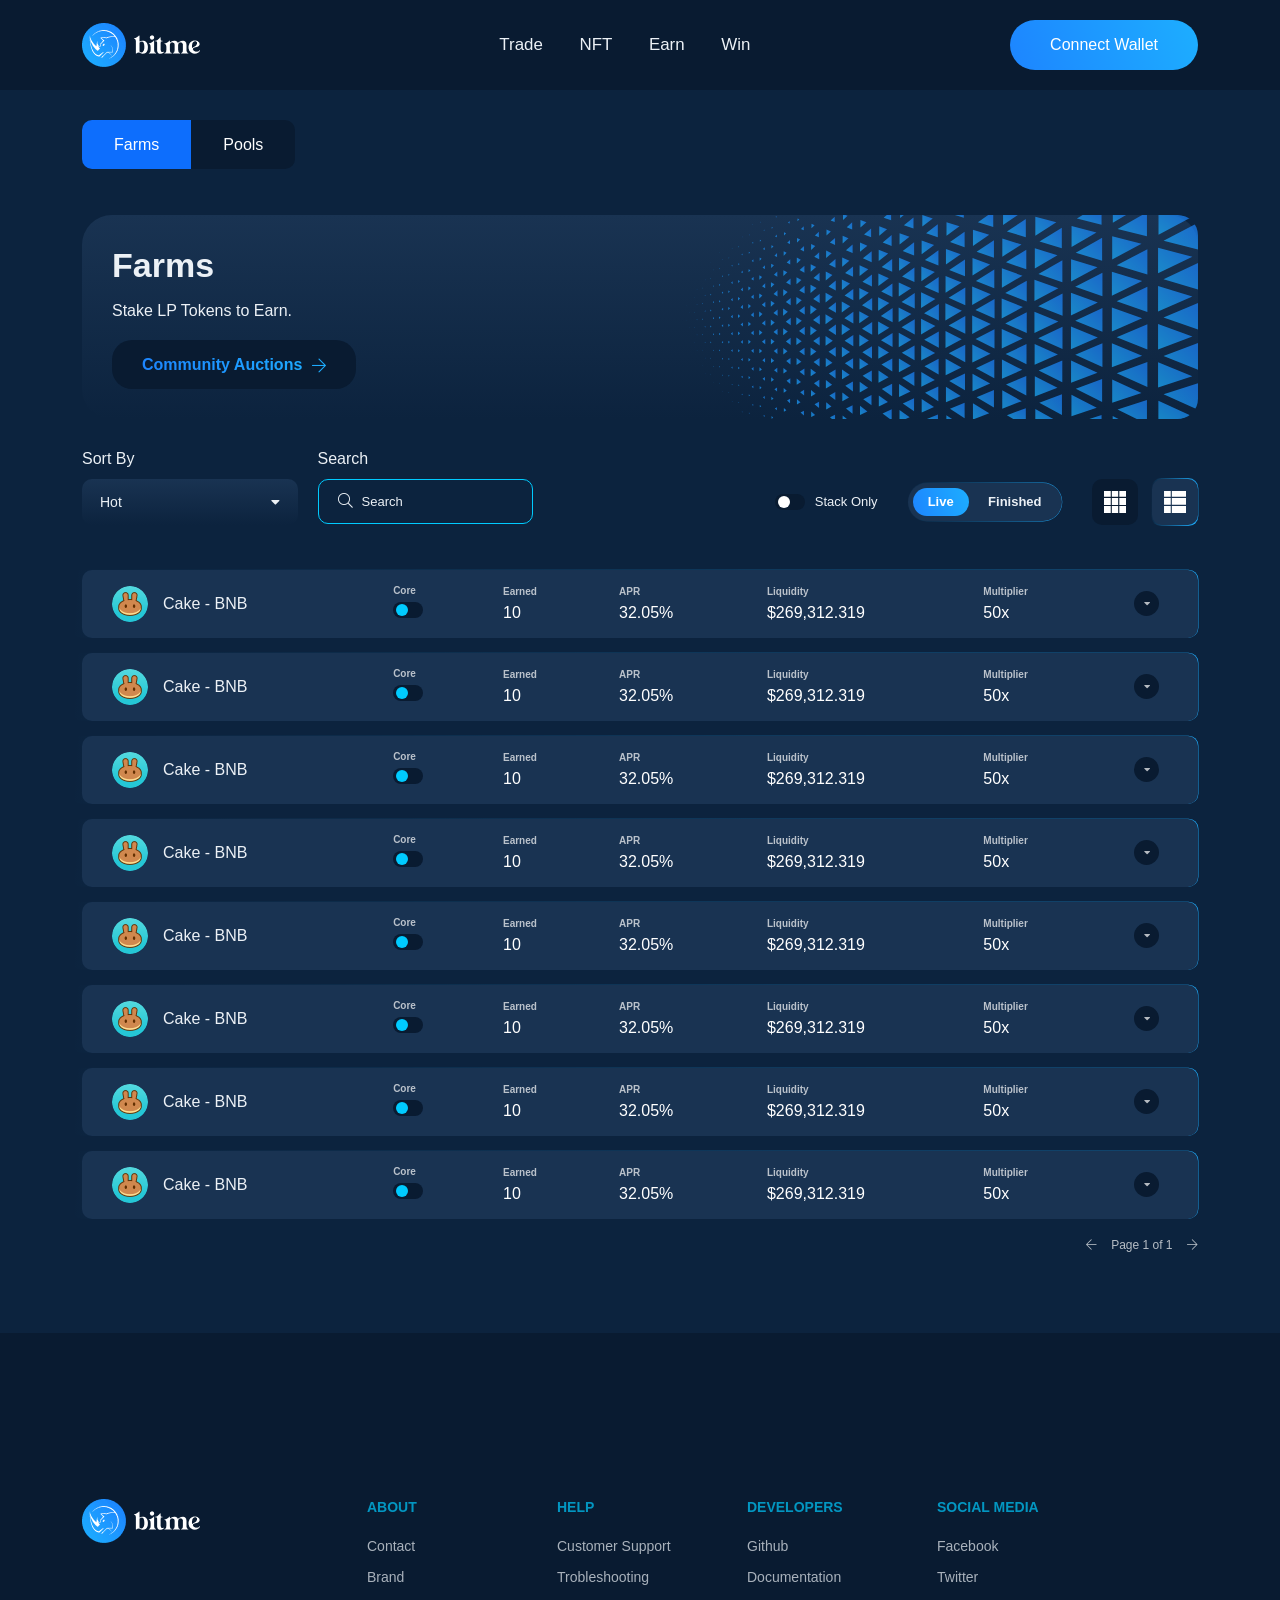
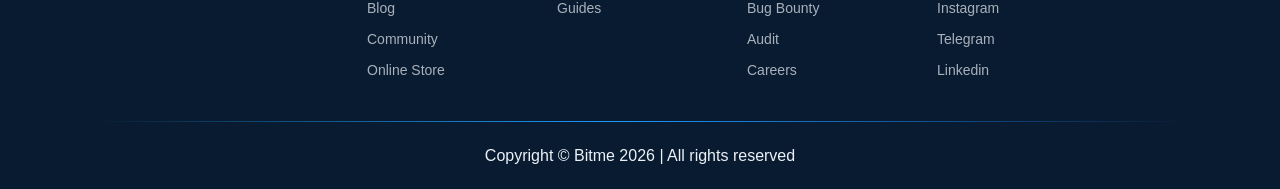
==== index.html @ fff476dc "Bitme" ====
<!DOCTYPE html>
<html lang="en">

<head>
    <meta charset="UTF-8">
    <meta http-equiv="X-UA-Compatible" content="IE=edge">
    <meta name="viewport" content="width=device-width, initial-scale=1.0">
    <link rel="icon" href="assets/img/bitme-favicon.png" type="image" />

    <title>Bitme</title>

    <link rel="stylesheet" href="assets/css/bootstrap.min.css">
    <link rel="stylesheet" href="assets/css/fontawesome-all.min.css">
    <link rel="stylesheet" href="assets/css/nice-select.css">
    <link rel="stylesheet" href="assets/css/style.css">
    <!-- <link rel="stylesheet" href="assets/css/responsive.css"> -->
</head>

<body>

    <!-- Header Start -->
    <header class="header-area">
        <nav id="navbar_top" class="navbar navbar-expand-lg">
            <div class="container">
                <a class="navbar-brand site-logo" href="#">
                    <img src="assets/img/bitme-site-logo.png" alt="site-logo">
                </a>
                <button class="navbar-toggler" type="button" data-bs-toggle="collapse" data-bs-target="#navbarText" aria-controls="navbarText" aria-expanded="false" aria-label="Toggle navigation">
          <span class="navbar-toggler-icon"></span>
        </button>
                <div class="collapse navbar-collapse" id="navbarText">
                    <ul class="navbar-nav main-menu pt-4 pt-lg-0 mb-2 mb-lg-0">
                        <li class="nav-item active">
                            <a class="nav-link" href="#">Trade</a>
                        </li>
                        <li class="nav-item">
                            <a class="nav-link" href="#roadmap">NFT</a>
                        </li>
                        <li class="nav-item">
                            <a class="nav-link" href="#">Earn</a>
                        </li>
                        <li class="nav-item">
                            <a class="nav-link" href="#">Win</a>
                        </li>

                        <div class="menu-btn">
                            <a href="#" class="boxed-btn">Connect wallet</a>
                        </div>
                    </ul>
                </div>
            </div>
        </nav>
    </header>
    <div class="header-clear"></div>
    <!-- Header End-->
    <main class="section_padding container">
        <div class="row">
            <div class="col-md-12">
                <div class="page_navbar">
                    <ul class="nav nav-pills mb-3" id="pills-tab" role="tablist">
                        <li class="nav-item" role="presentation">
                            <button class="nav-link active" id="pills-home-tab" data-bs-toggle="pill" data-bs-target="#pills-home" type="button" role="tab" aria-controls="pills-home" aria-selected="true">Farms</button>
                        </li>
                        <li class="nav-item" role="presentation">
                            <button class="nav-link" id="pills-profile-tab" data-bs-toggle="pill" data-bs-target="#pills-profile" type="button" role="tab" aria-controls="pills-profile" aria-selected="false">Pools</button>
                        </li>
                    </ul>
                </div>
            </div>
            <div class="col-md-12">
                <div class="tab-content" id="pills-tabContent">
                    <div class="tab-pane fade show active" id="pills-home" role="tabpanel" aria-labelledby="pills-home-tab">
                        <div class="min_padding banner_info">
                            <div class="banner_info_inner">
                                <h3>Farms</h3>
                                <p>Stake LP Tokens to Earn.</p>
                                <a href="#" class="boxed_btn">
                                    <span>Community Auctions<i class="fal fa-arrow-right"></i></span>
                                </a>
                            </div>
                        </div>

                        <div class="datainfo">
                            <div class="datainfo_header row align-items-end">
                                <div class="col-lg-5">
                                    <div class="datainfo_header_left">
                                        <div>
                                            <div class="input-control">
                                                <label for="#" class="input-control-label">Sort By</label>
                                                <select name="" id="">
                                                    <option value="1">Hot</option>
                                                    <option value="2">Hot</option>
                                                    <option value="3">Cool</option>
                                                </select>
                                            </div>
                                        </div>
                                        <div>
                                            <div class="input-control">
                                                <label for="#" class="input-control-label">Search</label>
                                                <label for="query" class="input-control-icon"><i class="fal fa-search"></i></label>
                                                <input type="search" name="query" id="query" placeholder="Search" class="input-control-input">
                                            </div>
                                        </div>
                                    </div>
                                </div>
                                <div class="col-lg-7 text-end">
                                    <div class="datainfo_header_right">
                                        <div class="checkbox">
                                            <input type="checkbox" name="checkbox" id="checkbox">
                                            <label for="checkbox">
                                                <span class="checkbox_icon "></span>
                                                <span class="checkbox_title ">Stack Only</span>
                                            </label>
                                        </div>
                                        <div class="custom_border ">
                                            <ul class="related ">
                                                <li class="d-inline-block "><a href="# " class="active ">Live</a></li>
                                                <li class="d-inline-block "><a href="# ">Finished</a></li>
                                            </ul>
                                        </div>
                                        <div class="view_option ">
                                            <ul>
                                                <li class="d-inline-block custom_border active ">
                                                    <a href="# ">
                                                        <svg width="22 " height="22 " viewBox="0 0 22 22 " fill="none " xmlns="http://www.w3.org/2000/svg ">
                                                            <path d="M15.3309 0V5.82595H22V0H15.3309ZM15.3309 6.97562V13.9512H22V6.97562H15.3309ZM15.3309 15.0244V22H22V15.0244H15.3309ZM6.74564 22V15.0244H0V22H6.74564ZM6.74564 13.9512V6.97562H0V13.9512H6.74564ZM6.745645.82595V0H0V5.82595H6.74564ZM7.8188 0V5.82595H14.1812V0H7.8188ZM7.8188 6.97562V13.9512H14.1812V6.97562H7.8188ZM7.8188 15.0244V22H14.1812V15.0244H7.8188Z " fill="white "/>
                                                        </svg>
                                                    </a>
                                                </li>
                                                <li class="d-inline-block custom_border ">
                                                    <a href="# ">
                                                        <svg width="22 " height="22 " viewBox="0 0 22 22 " fill="none " xmlns="http://www.w3.org/2000/svg ">
                                                            <path d="M6.73772 22V15.0398H0.0292969V22H6.73772ZM6.73772 13.8658V6.90564H0.0292969V13.8658H6.73772ZM6.73772 5.81539V0.0292664H0.0292969V5.81539H6.73772ZM7.82786 0.0292664V5.81539H22V0.0292664H7.82786ZM7.827866.9057V13.8659H22V6.9057H7.82786ZM7.82786 15.0398V22H22V15.0398H7.82786Z " fill="white "/>
                                                        </svg>
                                                    </a>
                                                </li>
                                            </ul>
                                        </div>
                                    </div>
                                </div>
                            </div>
                            <div class="datainfo-table ">
                                <table class="responsive-table ">
                                    <tbody>
                                        <tr class="custom_border ">
                                            <td>
                                                <div class="d-flex align-items-center ">
                                                    <div class="user_img ">
                                                        <img src="assets/img/data-info/info-img.png " alt=" ">
                                                    </div>
                                                    <div class="user_content ">
                                                        <p>Cake - BNB</p>
                                                    </div>
                                                </div>
                                            </td>
                                            <td>
                                                <span>Core</span>
                                                <div class="checkbox ">
                                                    <input type='checkbox' name="checkbox " id="checkbox ">
                                                    <label for="checkbox ">
                                                        <span class="checkbox_icon "></span>
                                                    </label>
                                                </div>
                                            </td>
                                            <td>
                                                <span>Earned</span>
                                                <p>10</p>
                                            </td>
                                            <td>
                                                <span>APR</span>
                                                <p>32.05%</p>
                                            </td>
                                            <td>
                                                <span>Liquidity</span>
                                                <p>$269,312.319</p>
                                            </td>
                                            <td>
                                                <span>Multiplier</span>
                                                <p>50x</p>
                                            </td>
                                            <td class="text-center ">
                                                <div class="dropdown ">
                                                    <span class="dropdown_icon "><i class="fa fa-caret-down "></i></span>
                                                </div>
                                            </td>
                                        </tr>
                                        <tr class="custom_border ">
                                            <td>
                                                <div class="d-flex align-items-center ">
                                                    <div class="user_img ">
                                                        <img src="assets/img/data-info/info-img.png " alt=" ">
                                                    </div>
                                                    <div class="user_content ">
                                                        <p>Cake - BNB</p>
                                                    </div>
                                                </div>
                                            </td>
                                            <td>
                                                <span>Core</span>
                                                <div class="checkbox ">
                                                    <input type='checkbox' name="checkbox " id="checkbox1 ">
                                                    <label for="checkbox1 ">
                                                        <span class="checkbox_icon "></span>
                                                    </label>
                                                </div>
                                            </td>
                                            <td>
                                                <span>Earned</span>
                                                <p>10</p>
                                            </td>
                                            <td>
                                                <span>APR</span>
                                                <p>32.05%</p>
                                            </td>
                                            <td>
                                                <span>Liquidity</span>
                                                <p>$269,312.319</p>
                                            </td>
                                            <td>
                                                <span>Multiplier</span>
                                                <p>50x</p>
                                            </td>
                                            <td class="text-center ">
                                                <div class="dropdown ">
                                                    <span class="dropdown_icon "><i class="fa fa-caret-down "></i></span>
                                                </div>
                                            </td>
                                        </tr>
                                        <tr class="custom_border ">
                                            <td>
                                                <div class="d-flex align-items-center ">
                                                    <div class="user_img ">
                                                        <img src="assets/img/data-info/info-img.png " alt=" ">
                                                    </div>
                                                    <div class="user_content ">
                                                        <p>Cake - BNB</p>
                                                    </div>
                                                </div>
                                            </td>
                                            <td>
                                                <span>Core</span>
                                                <div class="checkbox ">
                                                    <input type='checkbox' name="checkbox " id="checkbox2 ">
                                                    <label for="checkbox2 ">
                                                        <span class="checkbox_icon "></span>
                                                    </label>
                                                </div>
                                            </td>
                                            <td>
                                                <span>Earned</span>
                                                <p>10</p>
                                            </td>
                                            <td>
                                                <span>APR</span>
                                                <p>32.05%</p>
                                            </td>
                                            <td>
                                                <span>Liquidity</span>
                                                <p>$269,312.319</p>
                                            </td>
                                            <td>
                                                <span>Multiplier</span>
                                                <p>50x</p>
                                            </td>
                                            <td class="text-center ">
                                                <div class="dropdown ">
                                                    <span class="dropdown_icon "><i class="fa fa-caret-down "></i></span>
                                                </div>
                                            </td>
                                        </tr>
                                        <tr class="custom_border ">
                                            <td>
                                                <div class="d-flex align-items-center ">
                                                    <div class="user_img ">
                                                        <img src="assets/img/data-info/info-img.png " alt=" ">
                                                    </div>
                                                    <div class="user_content ">
                                                        <p>Cake - BNB</p>
                                                    </div>
                                                </div>
                                            </td>
                                            <td>
                                                <span>Core</span>
                                                <div class="checkbox ">
                                                    <input type='checkbox' name="checkbox " id="checkbox3 ">
                                                    <label for="checkbox3 ">
                                                        <span class="checkbox_icon "></span>
                                                    </label>
                                                </div>
                                            </td>
                                            <td>
                                                <span>Earned</span>
                                                <p>10</p>
                                            </td>
                                            <td>
                                                <span>APR</span>
                                                <p>32.05%</p>
                                            </td>
                                            <td>
                                                <span>Liquidity</span>
                                                <p>$269,312.319</p>
                                            </td>
                                            <td>
                                                <span>Multiplier</span>
                                                <p>50x</p>
                                            </td>
                                            <td class="text-center ">
                                                <div class="dropdown ">
                                                    <span class="dropdown_icon "><i class="fa fa-caret-down "></i></span>
                                                </div>
                                            </td>
                                        </tr>
                                        <tr class="custom_border ">
                                            <td>
                                                <div class="d-flex align-items-center ">
                                                    <div class="user_img ">
                                                        <img src="assets/img/data-info/info-img.png " alt=" ">
                                                    </div>
                                                    <div class="user_content ">
                                                        <p>Cake - BNB</p>
                                                    </div>
                                                </div>
                                            </td>
                                            <td>
                                                <span>Core</span>
                                                <div class="checkbox ">
                                                    <input type='checkbox' name="checkbox " id="checkbox4 ">
                                                    <label for="checkbox4 ">
                                                        <span class="checkbox_icon "></span>
                                                    </label>
                                                </div>
                                            </td>
                                            <td>
                                                <span>Earned</span>
                                                <p>10</p>
                                            </td>
                                            <td>
                                                <span>APR</span>
                                                <p>32.05%</p>
                                            </td>
                                            <td>
                                                <span>Liquidity</span>
                                                <p>$269,312.319</p>
                                            </td>
                                            <td>
                                                <span>Multiplier</span>
                                                <p>50x</p>
                                            </td>
                                            <td class="text-center ">
                                                <div class="dropdown ">
                                                    <span class="dropdown_icon "><i class="fa fa-caret-down "></i></span>
                                                </div>
                                            </td>
                                        </tr>
                                        <tr class="custom_border ">
                                            <td>
                                                <div class="d-flex align-items-center ">
                                                    <div class="user_img ">
                                                        <img src="assets/img/data-info/info-img.png " alt=" ">
                                                    </div>
                                                    <div class="user_content ">
                                                        <p>Cake - BNB</p>
                                                    </div>
                                                </div>
                                            </td>
                                            <td>
                                                <span>Core</span>
                                                <div class="checkbox ">
                                                    <input type='checkbox' name="checkbox " id="checkbox ">
                                                    <label for="checkbox ">
                                                                                <span class="checkbox_icon "></span>
                                                                            </label>
                                                </div>
                                            </td>
                                            <td>
                                                <span>Earned</span>
                                                <p>10</p>
                                            </td>
                                            <td>
                                                <span>APR</span>
                                                <p>32.05%</p>
                                            </td>
                                            <td>
                                                <span>Liquidity</span>
                                                <p>$269,312.319</p>
                                            </td>
                                            <td>
                                                <span>Multiplier</span>
                                                <p>50x</p>
                                            </td>
                                            <td class="text-center ">
                                                <div class="dropdown ">
                                                    <span class="dropdown_icon "><i class="fa fa-caret-down "></i></span>
                                                </div>
                                            </td>
                                        </tr>
                                        <tr class="custom_border ">
                                            <td>
                                                <div class="d-flex align-items-center ">
                                                    <div class="user_img ">
                                                        <img src="assets/img/data-info/info-img.png " alt=" ">
                                                    </div>
                                                    <div class="user_content ">
                                                        <p>Cake - BNB</p>
                                                    </div>
                                                </div>
                                            </td>
                                            <td>
                                                <span>Core</span>
                                                <div class="checkbox ">
                                                    <input type='checkbox' name="checkbox " id="checkbox ">
                                                    <label for="checkbox ">
                                                                                <span class="checkbox_icon "></span>
                                                                            </label>
                                                </div>
                                            </td>
                                            <td>
                                                <span>Earned</span>
                                                <p>10</p>
                                            </td>
                                            <td>
                                                <span>APR</span>
                                                <p>32.05%</p>
                                            </td>
                                            <td>
                                                <span>Liquidity</span>
                                                <p>$269,312.319</p>
                                            </td>
                                            <td>
                                                <span>Multiplier</span>
                                                <p>50x</p>
                                            </td>
                                            <td class="text-center ">
                                                <div class="dropdown ">
                                                    <span class="dropdown_icon "><i class="fa fa-caret-down "></i></span>
                                                </div>
                                            </td>
                                        </tr>
                                        <tr class="custom_border ">
                                            <td>
                                                <div class="d-flex align-items-center ">
                                                    <div class="user_img ">
                                                        <img src="assets/img/data-info/info-img.png " alt=" ">
                                                    </div>
                                                    <div class="user_content ">
                                                        <p>Cake - BNB</p>
                                                    </div>
                                                </div>
                                            </td>
                                            <td>
                                                <span>Core</span>
                                                <div class="checkbox ">
                                                    <input type='checkbox' name="checkbox " id="checkbox ">
                                                    <label for="checkbox ">
                                                                                <span class="checkbox_icon "></span>
                                                                            </label>
                                                </div>
                                            </td>
                                            <td>
                                                <span>Earned</span>
                                                <p>10</p>
                                            </td>
                                            <td>
                                                <span>APR</span>
                                                <p>32.05%</p>
                                            </td>
                                            <td>
                                                <span>Liquidity</span>
                                                <p>$269,312.319</p>
                                            </td>
                                            <td>
                                                <span>Multiplier</span>
                                                <p>50x</p>
                                            </td>
                                            <td class="text-center ">
                                                <div class="dropdown ">
                                                    <span class="dropdown_icon "><i class="fa fa-caret-down "></i></span>
                                                </div>
                                            </td>
                                        </tr>
                                    </tbody>
                                </table>
                                <nav class="pagination ">
                                    <ul>
                                        <li><a href="# "><i class="fal fa-arrow-left "></i></a></li>
                                        <li><span>Page 1 of 1</span></li>
                                        <li><a href="# "><i class="fal fa-arrow-right "></i></a></li>
                                    </ul>
                                </nav>
                            </div>
                        </div>
                    </div>
                    <div class="tab-pane fade" id="pills-profile" role="tabpanel" aria-labelledby="pills-profile-tab">b</div>
                </div>
            </div>
        </div>
    </main>






    <!--Footer Start-->
    <footer class="footer-area ">
        <div class="container ">
            <div class="row footer-top ">
                <div class="col-md-12 col-lg-3 text-md-center text-lg-start mb-4 mb-lg-0 ">
                    <a href="# " class="site-logo ">
                        <img src="assets/img/bitme-site-logo.png " alt="site-logo ">
                    </a>
                </div>
                <div class="col-sm-6 col-md-3 col-lg-2 mt-4 mt-md-0 ">
                    <div class="footer-widget ">
                        <h4>About</h4>
                        <ul>
                            <li><a href="# ">Contact</a></li>
                            <li><a href="# ">Brand</a></li>
                            <li><a href="# ">Blog</a></li>
                            <li><a href="# ">Community</a></li>
                            <li><a href="# ">Online Store</a></li>
                        </ul>
                    </div>
                </div>
                <div class="col-sm-6 col-md-3 col-lg-2 mt-4 mt-md-0 ">
                    <div class="footer-widget ">
                        <h4>HELP</h4>
                        <ul>
                            <li><a href="# ">Customer Support</a></li>
                            <li><a href="# ">Trobleshooting</a></li>
                            <li><a href="# ">Guides</a></li>
                        </ul>
                    </div>
                </div>
                <div class="col-sm-6 col-md-3 col-lg-2 mt-4 mt-md-0 ">
                    <div class="footer-widget ">
                        <h4>DEVELOPERS</h4>
                        <ul>
                            <li><a href="# ">Github</a></li>
                            <li><a href="# ">Documentation</a></li>
                            <li><a href="# ">Bug Bounty</a></li>
                            <li><a href="# ">Audit</a></li>
                            <li><a href="# ">Careers</a></li>
                        </ul>
                    </div>
                </div>
                <div class="col-sm-6 col-md-3 col-lg-2 mt-4 mt-md-0 ">
                    <div class="footer-widget ">
                        <h4>social media</h4>
                        <ul>
                            <li><a href="# ">Facebook</a></li>
                            <li><a href="# ">Twitter</a></li>
                            <li><a href="# ">Instagram</a></li>
                            <li><a href="# ">Telegram</a></li>
                            <li><a href="# ">Linkedin</a></li>
                        </ul>
                    </div>
                </div>
            </div>

            <div class="row footer-bottom justify-content-center align-items-center ">
                <img src="assets/img/Line-border.png " alt="bitme-line-border ">
                <div class="col-md-6 col-lg-6 mt-4 mt-md-0 py-4 text-center ">
                    <p>Copyright &copy; Bitme
                        <script>
                            document.write(new Date().getFullYear())
                        </script> | All rights reserved</p>
                </div>
            </div>
        </div>
    </footer>
    <!--Footer End-->

    <script src="assets/js/jquery.min.js "></script>
    <script src="assets/js/bootstrap.min.js "></script>
    <script src="assets/js/jquery.nice-select.min.js "></script>
    <script src="assets/js/popper.min.js "></script>
    <script src="assets/js/main.js "></script>
</body>

</html>
---- assets/css/nice-select.css ----
.nice-select {
  -webkit-tap-highlight-color: transparent;
  background-color: #fff;
  border-radius: 5px;
  border: solid 1px #e8e8e8;
  box-sizing: border-box;
  clear: both;
  cursor: pointer;
  display: block;
  float: left;
  font-family: inherit;
  font-size: 14px;
  font-weight: normal;
  height: 42px;
  line-height: 40px;
  outline: none;
  padding-left: 18px;
  padding-right: 30px;
  position: relative;
  text-align: left !important;
  -webkit-transition: all 0.2s ease-in-out;
  transition: all 0.2s ease-in-out;
  -webkit-user-select: none;
     -moz-user-select: none;
      -ms-user-select: none;
          user-select: none;
  white-space: nowrap;
  width: auto; }
  .nice-select:hover {
    border-color: #dbdbdb; }
  .nice-select:active, .nice-select.open, .nice-select:focus {
    border-color: #999; }
  .nice-select:after {
    border-bottom: 2px solid #999;
    border-right: 2px solid #999;
    content: '';
    display: block;
    height: 5px;
    margin-top: -4px;
    pointer-events: none;
    position: absolute;
    right: 12px;
    top: 50%;
    -webkit-transform-origin: 66% 66%;
        -ms-transform-origin: 66% 66%;
            transform-origin: 66% 66%;
    -webkit-transform: rotate(45deg);
        -ms-transform: rotate(45deg);
            transform: rotate(45deg);
    -webkit-transition: all 0.15s ease-in-out;
    transition: all 0.15s ease-in-out;
    width: 5px; }
  .nice-select.open:after {
    -webkit-transform: rotate(-135deg);
        -ms-transform: rotate(-135deg);
            transform: rotate(-135deg); }
  .nice-select.open .list {
    opacity: 1;
    pointer-events: auto;
    -webkit-transform: scale(1) translateY(0);
        -ms-transform: scale(1) translateY(0);
            transform: scale(1) translateY(0); }
  .nice-select.disabled {
    border-color: #ededed;
    color: #999;
    pointer-events: none; }
    .nice-select.disabled:after {
      border-color: #cccccc; }
  .nice-select.wide {
    width: 100%; }
    .nice-select.wide .list {
      left: 0 !important;
      right: 0 !important; }
  .nice-select.right {
    float: right; }
    .nice-select.right .list {
      left: auto;
      right: 0; }
  .nice-select.small {
    font-size: 12px;
    height: 36px;
    line-height: 34px; }
    .nice-select.small:after {
      height: 4px;
      width: 4px; }
    .nice-select.small .option {
      line-height: 34px;
      min-height: 34px; }
  .nice-select .list {
    background-color: #fff;
    border-radius: 5px;
    box-shadow: 0 0 0 1px rgba(68, 68, 68, 0.11);
    box-sizing: border-box;
    margin-top: 4px;
    opacity: 0;
    overflow: hidden;
    padding: 0;
    pointer-events: none;
    position: absolute;
    top: 100%;
    left: 0;
    -webkit-transform-origin: 50% 0;
        -ms-transform-origin: 50% 0;
            transform-origin: 50% 0;
    -webkit-transform: scale(0.75) translateY(-21px);
        -ms-transform: scale(0.75) translateY(-21px);
            transform: scale(0.75) translateY(-21px);
    -webkit-transition: all 0.2s cubic-bezier(0.5, 0, 0, 1.25), opacity 0.15s ease-out;
    transition: all 0.2s cubic-bezier(0.5, 0, 0, 1.25), opacity 0.15s ease-out;
    z-index: 9; }
    .nice-select .list:hover .option:not(:hover) {
      background-color: transparent !important; }
  .nice-select .option {
    cursor: pointer;
    font-weight: 400;
    line-height: 40px;
    list-style: none;
    min-height: 40px;
    outline: none;
    padding-left: 18px;
    padding-right: 29px;
    text-align: left;
    -webkit-transition: all 0.2s;
    transition: all 0.2s; }
    .nice-select .option:hover, .nice-select .option.focus, .nice-select .option.selected.focus {
      background-color: #f6f6f6; }
    .nice-select .option.selected {
      font-weight: bold; }
    .nice-select .option.disabled {
      background-color: transparent;
      color: #999;
      cursor: default; }

.no-csspointerevents .nice-select .list {
  display: none; }

.no-csspointerevents .nice-select.open .list {
  display: block; }
---- assets/css/style.css ----
/*
Theme Name: Bitme
Theme URI: 
Author: 
Author URI: 
Version: 1.0
*/
@import url("http://fonts.cdnfonts.com/css/sofia-pro");
body {
  font-family: "Sofia Pro", sans-serif;
  font-size: 16px;
  font-weight: 400;
  line-height: 1.2;
  color: #ECF1F6;
  background-color: #0c233e;
}

html,
body {
  height: 100%;
}

h1,
h2,
h3,
h4,
h5,
h6 {
  font-weight: 700;
  margin: 0 0 10px;
  color: #ECF1F6;
}

p {
  margin: 0 0 0px;
}

img {
  max-width: 100%;
  height: auto;
}

ul,
ol {
  list-style: none;
  padding: 0;
  margin: 0;
}

a {
  text-decoration: none !important;
  -webkit-transition: all .3s ease-in-out;
  transition: all .3s ease-in-out;
}

input,
textarea,
button {
  padding: 10px 25px;
  border: 1px solid #f1f1f1;
  outline: none;
  -webkit-transition: all .3s ease-in-out;
  transition: all .3s ease-in-out;
}

input::-webkit-input-placeholder,
textarea::-webkit-input-placeholder {
  position: relative;
  left: 0;
  -webkit-transition: all .3s ease-in-out;
  transition: all .3s ease-in-out;
}

input:-ms-input-placeholder,
textarea:-ms-input-placeholder {
  position: relative;
  left: 0;
  -webkit-transition: all .3s ease-in-out;
  transition: all .3s ease-in-out;
}

input::-ms-input-placeholder,
textarea::-ms-input-placeholder {
  position: relative;
  left: 0;
  -webkit-transition: all .3s ease-in-out;
  transition: all .3s ease-in-out;
}

input::placeholder,
textarea::placeholder {
  position: relative;
  left: 0;
  -webkit-transition: all .3s ease-in-out;
  transition: all .3s ease-in-out;
}

input:focus::-webkit-input-placeholder,
textarea:focus::-webkit-input-placeholder {
  left: 5px;
  opacity: 0;
}

input:focus:-ms-input-placeholder,
textarea:focus:-ms-input-placeholder {
  left: 5px;
  opacity: 0;
}

input:focus::-ms-input-placeholder,
textarea:focus::-ms-input-placeholder {
  left: 5px;
  opacity: 0;
}

input:focus::placeholder,
textarea:focus::placeholder {
  left: 5px;
  opacity: 0;
}

input:focus,
textarea:focus,
button:focus {
  outline: none;
  border-color: #f3f3f3;
}

nav ul li {
  display: inline-block;
  position: relative;
  -webkit-transition: all .3s ease-in-out;
  transition: all .3s ease-in-out;
}

/*Hide number spin button*/
input::-webkit-outer-spin-button,
input::-webkit-inner-spin-button {
  -webkit-appearance: none;
  margin: 0;
}

input[type=number] {
  -moz-appearance: textfield;
}

.boxed-btn,
.inline-btn {
  color: white !important;
  font-weight: 400;
  line-height: 120%;
  padding: 15px 40px 15px 40px;
  display: inline-block;
  border-radius: 100px;
  text-transform: capitalize;
  background: #1d85ff;
  background: linear-gradient(70deg, #1d85ff 0%, #1daeff 100%);
}

.boxed-btn:hover,
.inline-btn:hover {
  background: #1d85ff;
  background: linear-gradient(-70deg, #1d85ff 0%, #1daeff 100%);
}

.boxed_btn {
  display: inline-block;
  border-radius: 20px;
  background-color: #091B31;
  font-weight: 600;
  padding: 15px 30px;
}

.boxed_btn:hover {
  background: #1d85ff;
  background: linear-gradient(70deg, #1d85ff 0%, #1daeff 100%);
}

.boxed_btn:hover span {
  -webkit-text-fill-color: white;
}

.boxed_btn span {
  background: #1d85ff;
  background: linear-gradient(70deg, #1d85ff 0%, #1daeff 100%);
  -webkit-background-clip: text;
  -webkit-text-fill-color: transparent;
  display: -webkit-box;
  display: -ms-flexbox;
  display: flex;
  -webkit-box-align: center;
      -ms-flex-align: center;
          align-items: center;
}

.boxed_btn i {
  margin-left: 10px;
}

#back_to_top {
  display: inline-block;
  width: 40px;
  height: 40px;
  line-height: 40px;
  text-align: center;
  position: fixed;
  font-size: var(--font-size-nine);
  color: #1c1c1c;
  bottom: 30px;
  right: 30px;
  opacity: 0;
  visibility: hidden;
  z-index: 1000;
  border-radius: 50%;
}

#back_to_top.show {
  opacity: 1;
  visibility: visible;
}

#preloader {
  position: fixed;
  top: 0;
  left: 0;
  right: 0;
  bottom: 0;
  background-color: #f7f7f7;
  z-index: 99999999999999;
  height: 100%;
}

.section_padding {
  padding-top: 30px;
  padding-bottom: 80px;
}

@media only screen and (max-width: 767px) {
  .section_padding {
    padding-bottom: 50px;
  }
}

.min_padding {
  margin: 30px 0px;
}

@media only screen and (max-width: 479px) {
  .min_padding {
    margin: 20px 0px;
  }
}

.custom_border {
  position: relative;
}

.custom_border > * {
  background-color: #193352;
  border-radius: 10px;
}

.custom_border::before {
  content: "";
  width: 100%;
  height: 101%;
  background: linear-gradient(92.9deg, rgba(29, 133, 255, 0) 0.35%, #1DAEFF 100%);
  background-origin: border-box;
  position: absolute;
  top: 50%;
  left: 50%;
  z-index: -1;
  border-radius: 10px;
  -webkit-transform: translate(-50%, -50%);
          transform: translate(-50%, -50%);
}

.checkbox {
  -webkit-transition: all .5s ease;
  transition: all .5s ease;
}

.checkbox label {
  display: -webkit-box;
  display: -ms-flexbox;
  display: flex;
  -webkit-box-align: center;
      -ms-flex-align: center;
          align-items: center;
  cursor: pointer;
}

.checkbox input {
  display: none;
}

.checkbox input:checked ~ label .checkbox_icon {
  background: #1d85ff;
  background: linear-gradient(70deg, #1d85ff 0%, #1daeff 100%);
}

.checkbox input:checked ~ label .checkbox_icon::before {
  left: auto;
  right: 3px;
}

.checkbox_icon {
  display: inline-block;
  width: 30px;
  height: 16px;
  background-color: #091B31;
  position: relative;
  border-radius: 100px;
  -webkit-transition: all .5s ease;
  transition: all .5s ease;
}

.checkbox_icon::before {
  content: "";
  width: 12px;
  height: 12px;
  border-radius: 100%;
  background-color: white;
  position: absolute;
  top: 50%;
  left: 3px;
  -webkit-transform: translateY(-50%);
          transform: translateY(-50%);
  -webkit-transition: all .5s ease;
  transition: all .5s ease;
}

.checkbox_title {
  font-size: 13px;
  font-weight: 500;
  margin-left: 10px;
  -webkit-user-select: none;
     -moz-user-select: none;
      -ms-user-select: none;
          user-select: none;
}

.input-control {
  position: relative;
}

.input-control-label {
  display: block;
  margin-bottom: 10px;
}

.input-control-icon {
  position: absolute;
  bottom: 14px;
  left: 20px;
  z-index: 1;
  font-size: 15px;
  cursor: pointer;
}

.input-control-icon ~ input {
  padding-left: 43px;
}

.input-control-input {
  position: relative;
  background-color: #0c233e;
  border-color: #00CBFF;
  color: #ECF1F6;
  font-size: 13px;
  padding: 14px 20px;
  width: 100%;
  border-radius: 10px;
}

.input-control-input::-webkit-input-placeholder {
  color: #ECF1F6;
}

.input-control-input:-ms-input-placeholder {
  color: #ECF1F6;
}

.input-control-input::-ms-input-placeholder {
  color: #ECF1F6;
}

.input-control-input::placeholder {
  color: #ECF1F6;
}

.input-control-input:focus {
  border-color: #091B31;
}

.nice-select {
  width: 100%;
  background: #193352;
  background: -webkit-gradient(linear, left top, left bottom, from(#193352), to(rgba(25, 51, 82, 0)));
  background: linear-gradient(180deg, #193352 0%, rgba(25, 51, 82, 0) 100%);
  padding: 14px 18px;
  height: auto;
  line-height: 1.3;
  border: none;
  border-radius: 10px;
}

.nice-select::after {
  display: none;
}

.nice-select .current {
  color: #ECF1F6;
  position: relative;
  display: -webkit-box;
  display: -ms-flexbox;
  display: flex;
  -webkit-box-align: center;
      -ms-flex-align: center;
          align-items: center;
  -webkit-box-pack: justify;
      -ms-flex-pack: justify;
          justify-content: space-between;
  -webkit-box-orient: horizontal;
  -webkit-box-direction: reverse;
      -ms-flex-direction: row-reverse;
          flex-direction: row-reverse;
}

.nice-select .current::before {
  content: "\f0d7";
  font-family: "Font Awesome 5 Pro";
  font-weight: 900;
  color: #ECF1F6;
}

.nice-select.open .current::before {
  content: "\f0d8";
}

.nice-select .list {
  width: 100%;
  background-color: #0c233e;
}

.nice-select .list li {
  border-radius: 0 !important;
}

.nice-select .list li.selected, .nice-select .list li:hover {
  background-color: #091B31 !important;
}

.page_navbar .nav {
  margin-bottom: 0px;
}

.page_navbar .nav-item {
  --site-radius: 10px;
}

.page_navbar .nav-item:first-child > * {
  border-top-left-radius: var(--site-radius) !important;
  border-bottom-left-radius: var(--site-radius) !important;
}

.page_navbar .nav-item:last-child > * {
  border-top-right-radius: var(--site-radius) !important;
  border-bottom-right-radius: var(--site-radius) !important;
}

.page_navbar .nav-item.active > * {
  background: #1d85ff;
  background: linear-gradient(70deg, #1d85ff 0%, #1daeff 100%);
}

.page_navbar .nav-link {
  border-radius: 0px;
  font-size: 16px;
  line-height: 1.2;
  background-color: #091B31;
  color: white !important;
  padding: 15px 32px;
}

.pagination {
  -webkit-box-pack: end;
      -ms-flex-pack: end;
          justify-content: flex-end;
  margin-top: 25px;
}

.pagination ul li a,
.pagination ul li span {
  display: block;
  color: rgba(255, 255, 255, 0.7);
  font-size: 12px;
}

.pagination ul li span {
  margin: 0 10px;
}

.pagination ul li a {
  padding: 10px;
  margin: -10px;
}

.pagination ul li a:hover {
  color: #00CBFF;
}

/*=== HEADINGA AREA CSS START ===*/
.header-area {
  position: fixed;
  left: 0;
  top: 0;
  width: 100%;
  z-index: 999;
  padding: 23px 0;
  background-color: #091B31;
}

@media only screen and (max-width: 991px) {
  .header-area {
    padding: 15px 0px;
  }
}

@media only screen and (max-width: 479px) {
  .header-area {
    padding: 10px 0px;
  }
}

.header-area .navbar-toggler {
  width: 40px;
  height: 40px;
  -webkit-filter: invert(100%) sepia(0%) saturate(1%) hue-rotate(141deg) brightness(101%) contrast(100%);
          filter: invert(100%) sepia(0%) saturate(1%) hue-rotate(141deg) brightness(101%) contrast(100%);
}

@media only screen and (max-width: 479px) {
  .header-area .navbar-toggler {
    width: 35px;
    height: 35px;
  }
}

.header-area .navbar-toggler[aria-expanded=false] {
  background-image: url("data:image/svg+xml,%3csvg xmlns=%27http://www.w3.org/2000/svg%27 viewBox=%270 0 30 30%27%3e%3cpath stroke=%27rgba%280, 0, 0, 0.55%29%27 stroke-linecap=%27round%27 stroke-miterlimit=%2710%27 stroke-width=%272%27 d=%27M4 7h22M4 15h22M4 23h22%27/%3e%3c/svg%3e");
}

.header-area .navbar-toggler[aria-expanded=true] {
  background-image: url("data:image/svg+xml;charset=UTF-8, %3csvg xmlns='http://www.w3.org/2000/svg' xmlns:xlink='http://www.w3.org/1999/xlink' width='30' height='30' viewBox='0 0 30 30'%3e%3cdefs%3e%3cclipPath id='clip-path'%3e%3crect id='Rectangle_369' data-name='Rectangle 369' width='30' height='30' transform='translate(433 201)' fill='%236b7073'/%3e%3c/clipPath%3e%3c/defs%3e%3cg id='close' transform='translate(-433 -201)' clip-path='url(%23clip-path)'%3e%3cpath id='download-icon-CLOSE-131994911256789607_0' d='M8.452,38.284a.939.939,0,0,0,1.327,0l13.4-13.414,13.4,13.414A.938.938,0,0,0,37.9,36.958l-13.385-13.4L37.9,10.159a.937.937,0,0,0-1.327-1.325l-13.4,13.414L9.778,8.834a.937.937,0,0,0-1.327,1.325l13.383,13.4L8.451,36.958A.937.937,0,0,0,8.452,38.284Z' transform='translate(424.823 192.442)' fill='%23231f20'/%3e%3c/g%3e%3c/svg%3e ");
  background-repeat: no-repeat;
  background-size: 60%;
  background-position: center;
}

.header-clear {
  height: 90px;
}

.fixed-top .site-logo img {
  max-width: 180px;
}

.navbar > .container {
  -webkit-box-align: center;
      -ms-flex-align: center;
          align-items: center;
}

.fixed-top > .container {
  -webkit-box-align: center;
      -ms-flex-align: center;
          align-items: center;
}

.navbar-brand,
.navbar {
  padding: 0;
}

.header-area .main-menu {
  -webkit-box-pack: center;
      -ms-flex-pack: center;
          justify-content: center;
  width: 100%;
  position: relative;
  -webkit-box-align: center;
      -ms-flex-align: center;
          align-items: center;
  padding-right: 186px;
}

@media only screen and (max-width: 479px) {
  .header-area .main-menu {
    padding: 10px !important;
    padding-bottom: 15px !important;
  }
}

.hero-content-area-wrapper {
  position: relative;
  z-index: 9;
}

.menu-btn {
  position: absolute;
  right: 0;
}

.header-area .main-menu li {
  margin-left: 40px;
}

.header-area .main-menu li a {
  font-size: var(--font-size-five);
  line-height: 120%;
  color: var(--color-white);
  -webkit-transition: all 0.3s ease;
  transition: all 0.3s ease;
}

.header-area .main-menu li a:hover {
  opacity: 0.5;
}

/**
 * ## Humberger Menu Style
 * --------------------------- */
.navbar-toggler,
.navbar-toggler:focus,
.navbar-toggler:active,
.navbar-toggler-icon:focus {
  outline: none;
  -webkit-box-shadow: none;
          box-shadow: none;
  border: 0;
}

.site-logo img {
  max-width: 119px;
}

@media screen and (min-width: 992px) and (max-width: 1280px) {
  .header-area .main-menu li {
    margin-left: calc(15px + 25 * ((100vw - 992px) / 1280));
  }
  .header-area .main-menu li a {
    font-size: calc(16px + 4 * ((100vw - 992px) / 1280));
  }
  @-webkit-keyframes jumpInfinite {
    0% {
      left: 30px;
    }
    50% {
      left: 60px;
    }
    100% {
      left: 30px;
    }
  }
  @keyframes jumpInfinite {
    0% {
      left: 30px;
    }
    50% {
      left: 60px;
    }
    100% {
      left: 30px;
    }
  }
}

@media only screen and (max-width: 991px) {
  .fixed-top {
    top: 0px;
    -webkit-transform: translateY(0px);
            transform: translateY(0px);
  }
  .hero-area p {
    line-height: 1.5;
  }
  .header-area .main-menu li {
    margin: 0;
  }
  .header-area .main-menu li a:hover:after,
  .header-area .main-menu li.active > a:after,
  .footer-menu li a:hover:after {
    width: 30px;
  }
  .header-area .main-menu li a {
    display: inline-block;
  }
  .navbar-nav {
    text-align: center;
  }
  .menu-btn {
    position: relative;
    margin-top: 22px;
  }
  .header-area .main-menu {
    -webkit-box-align: start;
        -ms-flex-align: start;
            align-items: start;
    padding: 20px;
    padding-bottom: 25px;
    margin-top: 20px;
  }
  .navbar-nav {
    text-align: center;
    background: #0c233e;
  }
  .header-area .main-menu li {
    width: 100%;
  }
  .header-area .main-menu li a {
    display: block;
    padding: 15px;
    text-align: left;
    border-bottom: 1px solid #ccc3;
  }
  .navbar-toggler {
    padding-right: 0px;
  }
}

/*=== HEADINGA AREA CSS END ===*/
/*=== form and pools css ===*/
.banner_info {
  background: #193352;
  background: -webkit-gradient(linear, left top, left bottom, from(#193352), to(rgba(25, 51, 82, 0)));
  background: linear-gradient(180deg, #193352 0%, rgba(25, 51, 82, 0) 100%);
  padding: 30px;
  border-radius: 30px;
  position: relative;
  z-index: 1;
}

.banner_info::before {
  content: "";
  width: 100%;
  height: 100%;
  max-width: 555px;
  position: absolute;
  top: 0;
  right: 0;
  background-image: url(../img/breadcrumb-bg.svg);
  background-position: right center;
  background-repeat: no-repeat;
  background-size: cover;
}

.banner_info h3 {
  font-size: 40px;
  line-height: 1.2;
  margin-bottom: 15px;
}

@media only screen and (min-width: 1200px) and (max-width: 1439px) {
  .banner_info h3 {
    font-size: 34px;
  }
}

@media only screen and (min-width: 992px) and (max-width: 1199px) {
  .banner_info h3 {
    font-size: 32px;
  }
}

@media only screen and (min-width: 768px) and (max-width: 991px) {
  .banner_info h3 {
    font-size: 28px;
  }
}

@media only screen and (max-width: 767px) {
  .banner_info h3 {
    font-size: 26px;
  }
}

@media only screen and (max-width: 479px) {
  .banner_info h3 {
    font-size: 22px;
  }
}

.banner_info p {
  margin-bottom: 20px;
}

.datainfo_header {
  margin-bottom: 30px;
}

.datainfo_header_left {
  display: -webkit-box;
  display: -ms-flexbox;
  display: flex;
  -ms-flex-wrap: wrap;
      flex-wrap: wrap;
  --sp: 10px;
  margin-left: calc(var(--sp) * -1);
  margin-right: calc(var(--sp) * -1);
}

.datainfo_header_left > div {
  padding-left: var(--sp);
  padding-right: var(--sp);
  max-width: 100%;
  -webkit-box-flex: 1;
      -ms-flex: 1;
          flex: 1;
}

.datainfo_header_right {
  display: -webkit-box;
  display: -ms-flexbox;
  display: flex;
  -webkit-box-align: center;
      -ms-flex-align: center;
          align-items: center;
  -webkit-box-pack: end;
      -ms-flex-pack: end;
          justify-content: flex-end;
  gap: 30px;
}

.datainfo_header_right > .custom_border::before {
  width: 101%;
  height: 104%;
  border-radius: 100px;
}

.datainfo_header_right .related {
  padding: 5px;
  border-radius: 100px;
}

.datainfo_header_right .related li a {
  display: block;
  font-size: 13px;
  font-weight: 700;
  color: #ECF1F6;
  border-radius: 100px;
  padding: 6px 15px;
}

.datainfo_header_right .related li a.active {
  background: #1d85ff;
  background: linear-gradient(70deg, #1d85ff 0%, #1daeff 100%);
  color: white;
}

.datainfo_header_right .related li a:hover {
  background: #1d85ff;
  background: linear-gradient(-70deg, #1d85ff 0%, #1daeff 100%);
  color: white;
}

.datainfo_header_right .view_option li:not(:first-child) {
  margin-left: 10px;
}

.datainfo_header_right .view_option li.custom_border::before {
  width: 103%;
  height: 104%;
}

.datainfo_header_right .view_option li.active::before {
  display: none;
}

.datainfo_header_right .view_option li.active a {
  background-color: #091B31;
}

.datainfo_header_right .view_option li a {
  display: block;
  padding: 12px;
  border-radius: 10px;
}

.datainfo-table .custom_border > * {
  border-radius: 0;
}

.datainfo-table .custom_border::before {
  width: 101%;
  margin-left: -5px;
}

.datainfo-table .user_img {
  --user-img: 36px;
  height: var(--user-img);
  width: var(--user-img);
  border-radius: 100%;
  overflow: hidden;
}

.datainfo-table .user_img img {
  width: 100%;
  height: 100%;
  -o-object-fit: cover;
     object-fit: cover;
}

.datainfo-table .user_content p {
  overflow: hidden;
  text-overflow: ellipsis;
  display: -webkit-box;
  -webkit-line-clamp: 1;
  -webkit-box-orient: vertical;
  padding-left: 15px;
  font-size: 16px;
}

.datainfo-table table {
  width: 100%;
  border-collapse: separate;
  border-spacing: 0px 15px;
}

.datainfo-table table tr td {
  padding: 15px 20px;
}

.datainfo-table table tr td:first-child {
  border-top-left-radius: 10px;
  border-bottom-left-radius: 10px;
  padding-left: 30px;
}

.datainfo-table table tr td:last-child {
  border-top-right-radius: 10px;
  border-bottom-right-radius: 10px;
}

.datainfo-table table tr td .checkbox input:checked ~ label span::before {
  background-color: white;
}

.datainfo-table table tr td .checkbox_icon::before {
  background-color: #00CBFF;
}

.datainfo-table table tr td span {
  font-size: 10px;
  font-weight: 600;
  display: block;
  margin-bottom: 5px;
  color: rgba(255, 255, 255, 0.7);
}

.datainfo-table table tr td > p {
  font-size: 16px;
  color: white;
}

.datainfo-table table tr td .dropdown > span {
  --table-info: 25px;
  margin: auto;
  width: var(--table-info);
  height: var(--table-info);
  line-height: var(--table-info);
  background-color: #091B31;
  border-radius: 100%;
  color: white;
  margin-bottom: 0px;
  cursor: pointer;
  -webkit-transition: all .3s ease-in-out;
  transition: all .3s ease-in-out;
  color: rgba(255, 255, 255, 0.7);
}

.datainfo-table table tr td .dropdown > span:hover {
  background-color: #00CBFF;
  color: #091B31;
}

.datainfo-table .pagination {
  margin-top: 0px;
}

/**
 * # Footer Area Style Start
 * 
 * ---------------------------------------------------------------------------------------------------- */
.footer-area {
  padding-top: 166px;
  background-color: #091B31;
}

.footer-widget h4 {
  color: #00CBFF;
  opacity: 0.7;
  text-transform: uppercase;
  margin-bottom: 20px;
  font-size: 14px;
  font-weight: 600;
}

.footer-widget li a {
  display: block;
  font-size: 14px;
  color: #ECF1F6;
  opacity: 0.7;
  text-transform: capitalize;
  padding-bottom: 10px;
  line-height: 150%;
}

.footer-widget li a:hover {
  color: #ffb411;
}

.footer-area .footer-top {
  padding-bottom: 30px;
}

.footer-bottom p {
  margin: 0;
}

@media only screen and (max-width: 767px) {
  .footer-menu li a {
    margin-left: 0;
    margin-right: 56px;
  }
}
/*# sourceMappingURL=style.css.map */
---- assets/css/responsive.css ----
@media screen and (min-width: 992px) and (max-width: 1280px) {
    .header-area .main-menu li {
        margin-left: calc(15px + 25 * ((100vw - 992px) / 1280));
    }
    .header-area .main-menu li a {
        font-size: calc(16px + 4 * ((100vw - 992px) / 1280));
    }
      @keyframes jumpInfinite {
        0% {
            left: 30px;
        }
        50% {
            left: 60px;
        }
        100% {
            left: 30px;
        }
    }
   

}

@media screen and (min-width: 320px) and (max-width: 1170px) {
    h1 {
        font-size: calc(35px + 26 * ((100vw - 320px) / 1170));
    }
    h2 {
        font-size: calc(26px + 11 * ((100vw - 320px) / 1170));
    }
    h3 {
        font-size: calc(22px + 9 * ((100vw - 320px) / 1170)) !important;
    }
    p {
        font-size: 15px;
    }
    .single-service-area {
        padding: 25px;
    }
    .services-area {
        padding-top: calc(60px + 20 * ((100vw - 320px) / 1170));
        padding-bottom: calc(60px + 100 * ((100vw - 320px) / 1170));
    }
    .bitme-worldround-content-area {
        padding-top: 10px;
        padding-bottom: calc(60px + 80 * ((100vw - 320px) / 1170));
    }
    .single-service-area img {
        max-width: 40px;
    }
    .hero-right-img .hero-star-2 {
        bottom: 30px;
    }
    @keyframes star-2 {
        0% {
            right: 0px;
        }
        50% {
            right: 30px;
        }
        100% {
            right: 0px;
        }
    }
}

@media only screen and (max-width: 991px) {
    .fixed-top {
        top: 0px;
        transform: translateY(0px);
    }
    .header-area {
        padding: 0;
    }
    .hero-area p {
        line-height: 1.5;
    }
    .header-area .main-menu li {
        margin: 0;
    }
    .header-area .main-menu li a:hover:after,
    .header-area .main-menu li.active>a:after,
    .footer-menu li a:hover:after {
        width: 30px;
    }
    .header-area .main-menu li a {
        display: inline-block;
    }
    .navbar-nav {
        text-align: center;
    }
    .menu-btn {
        position: relative;
        margin-top: 22px;
    }
    .header-area .main-menu {
        align-items: start;
        padding: 20px;
        padding-bottom: 25px;
    }
    .navbar-nav {
        text-align: center;
        background: #191919;
    }
    .header-area .main-menu li {
        width: 100%;
    }
    .header-area .main-menu li a {
        display: block;
        padding: 15px;
        text-align: left;
        border-bottom: 1px solid #ccc3;
    }
    .navbar-toggler-icon::before {
        transform: translateY(-12px);
    }
    .navbar-toggler-icon::after {
        transform: translateY(12px);
    }
    .navbar-toggler-icon::before,
    .navbar-toggler-icon::after {
        height: 2px;
        margin-left: -22px;
        width: 35px;
    }
    .navbar-toggler-icon {
        height: 2px;
        width: 25px;
    }
    .navbar-toggler {
        padding-right: 0px;
    }
    .hero-right-img .hero-star-1{
        top:-50px
    }

    @keyframes jumpInfinite {
        0% {
            left: 0px;
        }
        50% {
            left: 30px;
        }
        100% {
            left: 0px;
        }
    }
}


/* max-width 992px, large screens */

@media only screen and (max-width: 767px) {
    .hero-right-img img {
        max-width: calc(350px + 250 * ((100vw - 320px) / 768));
    }
    .hero-right-img {
        text-align: center;
        margin-bottom: 50px;
    }
    .ecosystem-area {
        padding-top: 50px;
    }
    .bitme-worldround-area {
        padding-top: 10px;
    }
    .footer-menu li a {
        margin-left: 0;
        margin-right: 56px;
    }
    .hero-area {
        padding-top: 125px;
        padding-bottom: 40px;
    }
    .hero-area p {
        font-size: 15px;
    }
    .hero-right-img .hero-star-1{
        top:0px
    }
    @keyframes jumpInfinite {
        0% {
            left: 80px;
        }
        50% {
            left: 110px;
        }
        100% {
            left: 80px;
        }
    }
    
    @keyframes star-2 {
        0% {
            right: 60px;
        }
        50% {
            right: 30px;
        }
        100% {
            right: 60px;
        }
    }
}


/* min-width 768px, medium screens */

@media only screen and (max-width: 576px) {
    img.s-bg {
        display: none;
    }
    .services-area {
        background: #0C233E;
    }
    .counter-area {
        margin-top: 50px;
        justify-content: start !important;
    }
    .counter-area .text-center {
        text-align: left !important;
    }
    .top-farms-area .title {
        padding-bottom: 40px;
    }
    @keyframes jumpInfinite {
        0% {
            left: 10px;
        }
        50% {
            left: -10px;
        }
        100% {
            left: 10px;
        }
    }
    @keyframes star-2 {
        0% {
            right: 60px;
        }
        50% {
            right: 30px;
        }
        100% {
            right: 60px;
        }
    }
}

@media only screen and (max-width: 480px) {
    .buttons-area {
        align-items: flex-start;
        flex-direction: column;
    }
    .passive-income-crypto-area .buttons-area,
    .bitme-worldround-content-area .buttons-area {
        flex-direction: row;
    }
    .boxed-btn,
    .inline-btn {
        padding: 15px 36px 15px 36px;
        width: 100%;
        text-align: center;
    }
    .navbar-toggler-icon::before {
        transform: translateY(-12px);
    }
    .navbar-toggler-icon::after {
        transform: translateY(12px);
    }
    .navbar-toggler-icon::before,
    .navbar-toggler-icon::after {
        width: 30px;
        margin-left: -19px;
    }
    .navbar-toggler-icon {
        width: 20px;
    }
    .passive-income-crypto-area {
        padding-top: 80px;
        padding-bottom: 80px;
    }
    .hero-right-img .hero-star-1{
        top:-20px
    }
    .hero-right-img .hero-star-2 {
        bottom: 10px;
    }
}


/* max-width 640px, mobile-only styles, use when QAing mobile issues */


/* Medium screens */
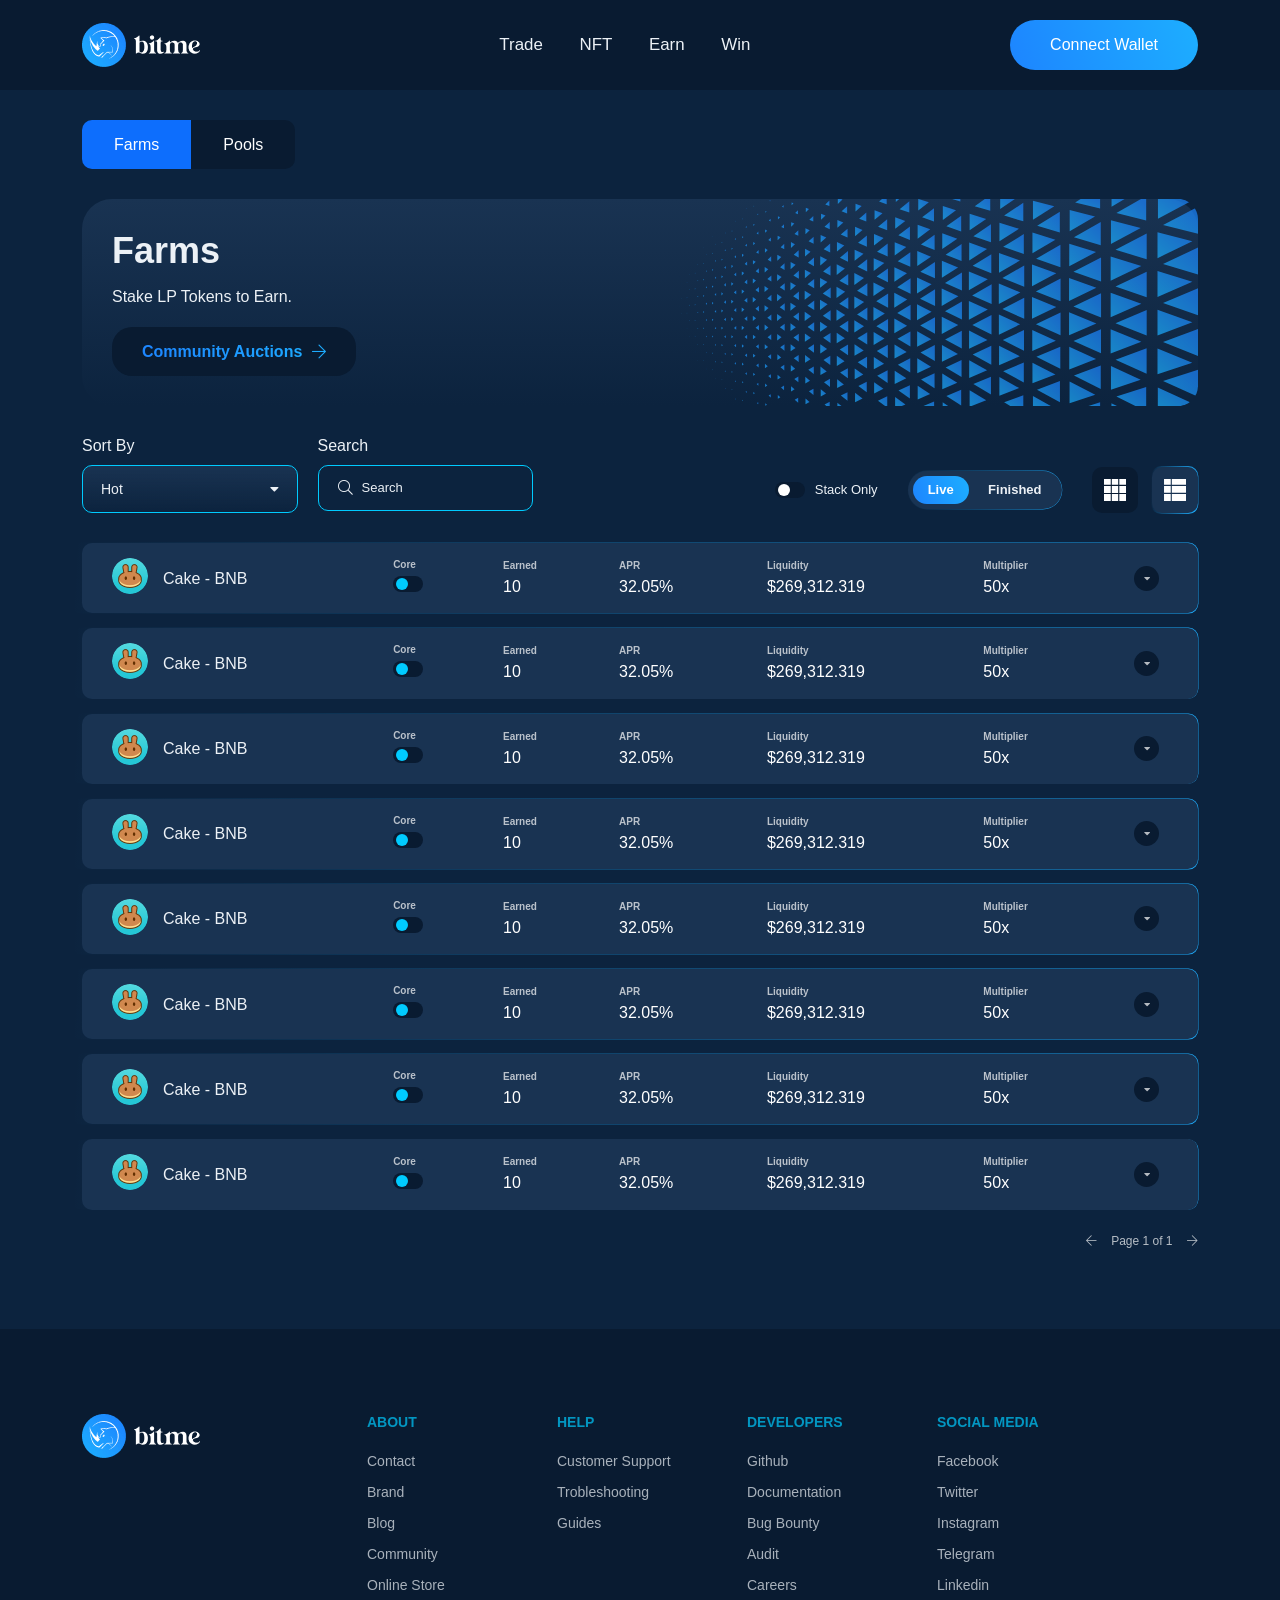
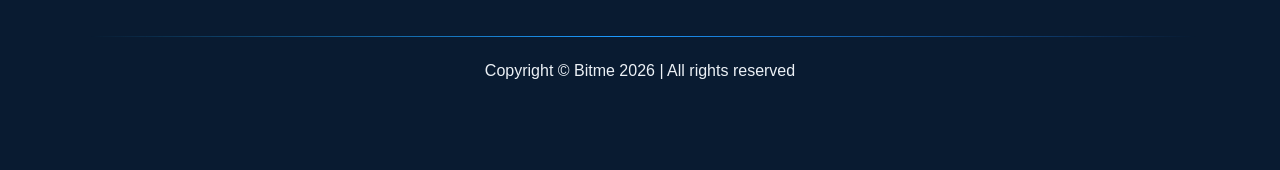
==== commit 2648e47f: "bitme-arif" ====
--- a/index.html
+++ b/index.html
@@ -13,7 +13,6 @@
     <link rel="stylesheet" href="assets/css/fontawesome-all.min.css">
     <link rel="stylesheet" href="assets/css/nice-select.css">
     <link rel="stylesheet" href="assets/css/style.css">
-    <!-- <link rel="stylesheet" href="assets/css/responsive.css"> -->
 </head>
 
 <body>
@@ -22,7 +21,7 @@
     <header class="header-area">
         <nav id="navbar_top" class="navbar navbar-expand-lg">
             <div class="container">
-                <a class="navbar-brand site-logo" href="#">
+                <a class="navbar-brand site-logo" href="index.html">
                     <img src="assets/img/bitme-site-logo.png" alt="site-logo">
                 </a>
                 <button class="navbar-toggler" type="button" data-bs-toggle="collapse" data-bs-target="#navbarText" aria-controls="navbarText" aria-expanded="false" aria-label="Toggle navigation">
@@ -53,444 +52,590 @@
     </header>
     <div class="header-clear"></div>
     <!-- Header End-->
-    <main class="section_padding container">
-        <div class="row">
-            <div class="col-md-12">
-                <div class="page_navbar">
-                    <ul class="nav nav-pills mb-3" id="pills-tab" role="tablist">
-                        <li class="nav-item" role="presentation">
-                            <button class="nav-link active" id="pills-home-tab" data-bs-toggle="pill" data-bs-target="#pills-home" type="button" role="tab" aria-controls="pills-home" aria-selected="true">Farms</button>
-                        </li>
-                        <li class="nav-item" role="presentation">
-                            <button class="nav-link" id="pills-profile-tab" data-bs-toggle="pill" data-bs-target="#pills-profile" type="button" role="tab" aria-controls="pills-profile" aria-selected="false">Pools</button>
-                        </li>
-                    </ul>
-                </div>
-            </div>
-            <div class="col-md-12">
-                <div class="tab-content" id="pills-tabContent">
-                    <div class="tab-pane fade show active" id="pills-home" role="tabpanel" aria-labelledby="pills-home-tab">
-                        <div class="min_padding banner_info">
-                            <div class="banner_info_inner">
-                                <h3>Farms</h3>
-                                <p>Stake LP Tokens to Earn.</p>
-                                <a href="#" class="boxed_btn">
-                                    <span>Community Auctions<i class="fal fa-arrow-right"></i></span>
-                                </a>
-                            </div>
-                        </div>
-
-                        <div class="datainfo">
-                            <div class="datainfo_header row align-items-end">
-                                <div class="col-lg-5">
-                                    <div class="datainfo_header_left">
-                                        <div>
-                                            <div class="input-control">
-                                                <label for="#" class="input-control-label">Sort By</label>
-                                                <select name="" id="">
-                                                    <option value="1">Hot</option>
-                                                    <option value="2">Hot</option>
-                                                    <option value="3">Cool</option>
-                                                </select>
+    <main class="min_padding_top section_padding_bottom ">
+        <div class="container">
+            <div class="row">
+                <div class="col-md-12">
+                    <div class="page_navbar">
+                        <ul class="nav nav-pills" id="pills-tab" role="tablist">
+                            <li class="nav-item" role="presentation">
+                                <button class="nav-link active" id="pills-home-tab" data-bs-toggle="pill" data-bs-target="#pills-home" type="button" role="tab" aria-controls="pills-home" aria-selected="true">Farms</button>
+                            </li>
+                            <li class="nav-item" role="presentation">
+                                <button class="nav-link" id="pills-profile-tab" data-bs-toggle="pill" data-bs-target="#pills-profile" type="button" role="tab" aria-controls="pills-profile" aria-selected="false">Pools</button>
+                            </li>
+                        </ul>
+                    </div>
+                </div>
+                <div class="col-md-12">
+                    <div class="tab-content" id="pills-tabContent">
+                        <div class="tab-pane fade show active" id="pills-home" role="tabpanel" aria-labelledby="pills-home-tab">
+                            <div class="farms">
+                                <div class="min_padding banner_info">
+                                    <div class="banner_info_inner">
+                                        <h3>Farms</h3>
+                                        <p>Stake LP Tokens to Earn.</p>
+                                        <a href="#" class="boxed_btn">
+                                            <span>Community Auctions<i class="fal fa-arrow-right"></i></span>
+                                        </a>
+                                    </div>
+                                </div>
+                                <div class="datainfo">
+                                    <div class="datainfo_header row align-items-end">
+                                        <div class="col-lg-5">
+                                            <div class="datainfo_header_left">
+                                                <div>
+                                                    <div class="input-control">
+                                                        <label for="#" class="input-control-label">Sort By</label>
+                                                        <select name="" id="">
+                                                            <option value="1">Hot</option>
+                                                            <option value="2">Hot</option>
+                                                            <option value="3">Cool</option>
+                                                        </select>
+                                                    </div>
+                                                </div>
+                                                <div>
+                                                    <div class="input-control">
+                                                        <label for="#" class="input-control-label">Search</label>
+                                                        <label for="query" class="input-control-icon"><i class="fal fa-search"></i></label>
+                                                        <input type="search" name="query" id="query" placeholder="Search" class="input-control-input">
+                                                    </div>
+                                                </div>
                                             </div>
                                         </div>
-                                        <div>
-                                            <div class="input-control">
-                                                <label for="#" class="input-control-label">Search</label>
-                                                <label for="query" class="input-control-icon"><i class="fal fa-search"></i></label>
-                                                <input type="search" name="query" id="query" placeholder="Search" class="input-control-input">
+                                        <div class="col-lg-7 text-end">
+                                            <div class="datainfo_header_right">
+                                                <div class="checkbox">
+                                                    <input type="checkbox" name="checkbox" id="checkbox">
+                                                    <label for="checkbox">
+                                                        <span class="checkbox_icon "></span>
+                                                        <span class="checkbox_title ">Stack Only</span>
+                                                    </label>
+                                                </div>
+                                                <div class="custom_border ">
+                                                    <ul class="related ">
+                                                        <li class="d-inline-block "><a href="# " class="active ">Live</a></li>
+                                                        <li class="d-inline-block "><a href="# ">Finished</a></li>
+                                                    </ul>
+                                                </div>
+                                                <div class="view_option ">
+                                                    <ul>
+                                                        <li class="d-inline-block custom_border active ">
+                                                            <a href="# ">
+                                                                <svg width="22 " height="22 " viewBox="0 0 22 22 " fill="none " xmlns="http://www.w3.org/2000/svg ">
+                                                                    <path d="M15.3309 0V5.82595H22V0H15.3309ZM15.3309 6.97562V13.9512H22V6.97562H15.3309ZM15.3309 15.0244V22H22V15.0244H15.3309ZM6.74564 22V15.0244H0V22H6.74564ZM6.74564 13.9512V6.97562H0V13.9512H6.74564ZM6.745645.82595V0H0V5.82595H6.74564ZM7.8188 0V5.82595H14.1812V0H7.8188ZM7.8188 6.97562V13.9512H14.1812V6.97562H7.8188ZM7.8188 15.0244V22H14.1812V15.0244H7.8188Z " fill="white "/>
+                                                                </svg>
+                                                            </a>
+                                                        </li>
+                                                        <li class="d-inline-block custom_border ">
+                                                            <a href="# ">
+                                                                <svg width="22 " height="22 " viewBox="0 0 22 22 " fill="none " xmlns="http://www.w3.org/2000/svg ">
+                                                                    <path d="M6.73772 22V15.0398H0.0292969V22H6.73772ZM6.73772 13.8658V6.90564H0.0292969V13.8658H6.73772ZM6.73772 5.81539V0.0292664H0.0292969V5.81539H6.73772ZM7.82786 0.0292664V5.81539H22V0.0292664H7.82786ZM7.827866.9057V13.8659H22V6.9057H7.82786ZM7.82786 15.0398V22H22V15.0398H7.82786Z " fill="white "/>
+                                                                </svg>
+                                                            </a>
+                                                        </li>
+                                                    </ul>
+                                                </div>
                                             </div>
                                         </div>
                                     </div>
-                                </div>
-                                <div class="col-lg-7 text-end">
-                                    <div class="datainfo_header_right">
-                                        <div class="checkbox">
-                                            <input type="checkbox" name="checkbox" id="checkbox">
-                                            <label for="checkbox">
-                                                <span class="checkbox_icon "></span>
-                                                <span class="checkbox_title ">Stack Only</span>
-                                            </label>
+                                    <div class="datainfo-table ">
+                                        <div class="datainfo-table-responsive">
+                                            <table>
+                                                <tbody>
+                                                    <tr class="custom_border ">
+                                                        <td>
+                                                            <div class="d-flex align-items-center ">
+                                                                <div class="user_img ">
+                                                                    <div class="user_img_inner">
+                                                                        <img src="assets/img/data-info/1.png " alt=" ">
+                                                                    </div>
+                                                                </div>
+                                                                <div class="user_content ">
+                                                                    <p>Cake - BNB</p>
+                                                                </div>
+                                                            </div>
+                                                        </td>
+                                                        <td>
+                                                            <span>Core</span>
+                                                            <div class="checkbox ">
+                                                                <input type='checkbox' name="checkbox " id="checkbox ">
+                                                                <label for="checkbox ">
+                                                                <span class="checkbox_icon "></span>
+                                                            </label>
+                                                            </div>
+                                                        </td>
+                                                        <td>
+                                                            <span>Earned</span>
+                                                            <p>10</p>
+                                                        </td>
+                                                        <td>
+                                                            <span>APR</span>
+                                                            <p>32.05%</p>
+                                                        </td>
+                                                        <td>
+                                                            <span>Liquidity</span>
+                                                            <p>$269,312.319</p>
+                                                        </td>
+                                                        <td>
+                                                            <span>Multiplier</span>
+                                                            <p>50x</p>
+                                                        </td>
+                                                        <td class="text-center ">
+                                                            <div class="dropdown ">
+                                                                <span class="dropdown_icon "><i class="fa fa-caret-down "></i></span>
+                                                            </div>
+                                                        </td>
+                                                    </tr>
+                                                    <tr class="custom_border ">
+                                                        <td>
+                                                            <div class="d-flex align-items-center ">
+                                                                <div class="user_img ">
+                                                                    <div class="user_img_inner">
+                                                                        <img src="assets/img/data-info/1.png " alt=" ">
+                                                                    </div>
+                                                                </div>
+                                                                <div class="user_content ">
+                                                                    <p>Cake - BNB</p>
+                                                                </div>
+                                                            </div>
+                                                        </td>
+                                                        <td>
+                                                            <span>Core</span>
+                                                            <div class="checkbox ">
+                                                                <input type='checkbox' name="checkbox " id="checkbox1 ">
+                                                                <label for="checkbox1 ">
+                                                                <span class="checkbox_icon "></span>
+                                                            </label>
+                                                            </div>
+                                                        </td>
+                                                        <td>
+                                                            <span>Earned</span>
+                                                            <p>10</p>
+                                                        </td>
+                                                        <td>
+                                                            <span>APR</span>
+                                                            <p>32.05%</p>
+                                                        </td>
+                                                        <td>
+                                                            <span>Liquidity</span>
+                                                            <p>$269,312.319</p>
+                                                        </td>
+                                                        <td>
+                                                            <span>Multiplier</span>
+                                                            <p>50x</p>
+                                                        </td>
+                                                        <td class="text-center ">
+                                                            <div class="dropdown ">
+                                                                <span class="dropdown_icon "><i class="fa fa-caret-down "></i></span>
+                                                            </div>
+                                                        </td>
+                                                    </tr>
+                                                    <tr class="custom_border ">
+                                                        <td>
+                                                            <div class="d-flex align-items-center ">
+                                                                <div class="user_img ">
+                                                                    <div class="user_img_inner">
+                                                                        <img src="assets/img/data-info/1.png " alt=" ">
+                                                                    </div>
+                                                                </div>
+                                                                <div class="user_content ">
+                                                                    <p>Cake - BNB</p>
+                                                                </div>
+                                                            </div>
+                                                        </td>
+                                                        <td>
+                                                            <span>Core</span>
+                                                            <div class="checkbox ">
+                                                                <input type='checkbox' name="checkbox " id="checkbox2 ">
+                                                                <label for="checkbox2 ">
+                                                                <span class="checkbox_icon "></span>
+                                                            </label>
+                                                            </div>
+                                                        </td>
+                                                        <td>
+                                                            <span>Earned</span>
+                                                            <p>10</p>
+                                                        </td>
+                                                        <td>
+                                                            <span>APR</span>
+                                                            <p>32.05%</p>
+                                                        </td>
+                                                        <td>
+                                                            <span>Liquidity</span>
+                                                            <p>$269,312.319</p>
+                                                        </td>
+                                                        <td>
+                                                            <span>Multiplier</span>
+                                                            <p>50x</p>
+                                                        </td>
+                                                        <td class="text-center ">
+                                                            <div class="dropdown ">
+                                                                <span class="dropdown_icon "><i class="fa fa-caret-down "></i></span>
+                                                            </div>
+                                                        </td>
+                                                    </tr>
+                                                    <tr class="custom_border ">
+                                                        <td>
+                                                            <div class="d-flex align-items-center ">
+                                                                <div class="user_img ">
+                                                                    <div class="user_img_inner">
+                                                                        <img src="assets/img/data-info/1.png " alt=" ">
+                                                                    </div>
+                                                                </div>
+                                                                <div class="user_content ">
+                                                                    <p>Cake - BNB</p>
+                                                                </div>
+                                                            </div>
+                                                        </td>
+                                                        <td>
+                                                            <span>Core</span>
+                                                            <div class="checkbox ">
+                                                                <input type='checkbox' name="checkbox " id="checkbox3 ">
+                                                                <label for="checkbox3 ">
+                                                                <span class="checkbox_icon "></span>
+                                                            </label>
+                                                            </div>
+                                                        </td>
+                                                        <td>
+                                                            <span>Earned</span>
+                                                            <p>10</p>
+                                                        </td>
+                                                        <td>
+                                                            <span>APR</span>
+                                                            <p>32.05%</p>
+                                                        </td>
+                                                        <td>
+                                                            <span>Liquidity</span>
+                                                            <p>$269,312.319</p>
+                                                        </td>
+                                                        <td>
+                                                            <span>Multiplier</span>
+                                                            <p>50x</p>
+                                                        </td>
+                                                        <td class="text-center ">
+                                                            <div class="dropdown ">
+                                                                <span class="dropdown_icon "><i class="fa fa-caret-down "></i></span>
+                                                            </div>
+                                                        </td>
+                                                    </tr>
+                                                    <tr class="custom_border ">
+                                                        <td>
+                                                            <div class="d-flex align-items-center ">
+                                                                <div class="user_img ">
+                                                                    <div class="user_img_inner">
+                                                                        <img src="assets/img/data-info/1.png " alt=" ">
+                                                                    </div>
+                                                                </div>
+                                                                <div class="user_content ">
+                                                                    <p>Cake - BNB</p>
+                                                                </div>
+                                                            </div>
+                                                        </td>
+                                                        <td>
+                                                            <span>Core</span>
+                                                            <div class="checkbox ">
+                                                                <input type='checkbox' name="checkbox " id="checkbox4 ">
+                                                                <label for="checkbox4 ">
+                                                                <span class="checkbox_icon "></span>
+                                                            </label>
+                                                            </div>
+                                                        </td>
+                                                        <td>
+                                                            <span>Earned</span>
+                                                            <p>10</p>
+                                                        </td>
+                                                        <td>
+                                                            <span>APR</span>
+                                                            <p>32.05%</p>
+                                                        </td>
+                                                        <td>
+                                                            <span>Liquidity</span>
+                                                            <p>$269,312.319</p>
+                                                        </td>
+                                                        <td>
+                                                            <span>Multiplier</span>
+                                                            <p>50x</p>
+                                                        </td>
+                                                        <td class="text-center ">
+                                                            <div class="dropdown ">
+                                                                <span class="dropdown_icon "><i class="fa fa-caret-down "></i></span>
+                                                            </div>
+                                                        </td>
+                                                    </tr>
+                                                    <tr class="custom_border ">
+                                                        <td>
+                                                            <div class="d-flex align-items-center ">
+                                                                <div class="user_img ">
+                                                                    <div class="user_img_inner">
+                                                                        <img src="assets/img/data-info/1.png " alt=" ">
+                                                                    </div>
+                                                                </div>
+                                                                <div class="user_content ">
+                                                                    <p>Cake - BNB</p>
+                                                                </div>
+                                                            </div>
+                                                        </td>
+                                                        <td>
+                                                            <span>Core</span>
+                                                            <div class="checkbox ">
+                                                                <input type='checkbox' name="checkbox " id="checkbox5 ">
+                                                                <label for="checkbox5 ">
+                                                                <span class="checkbox_icon "></span>
+                                                            </label>
+                                                            </div>
+                                                        </td>
+                                                        <td>
+                                                            <span>Earned</span>
+                                                            <p>10</p>
+                                                        </td>
+                                                        <td>
+                                                            <span>APR</span>
+                                                            <p>32.05%</p>
+                                                        </td>
+                                                        <td>
+                                                            <span>Liquidity</span>
+                                                            <p>$269,312.319</p>
+                                                        </td>
+                                                        <td>
+                                                            <span>Multiplier</span>
+                                                            <p>50x</p>
+                                                        </td>
+                                                        <td class="text-center ">
+                                                            <div class="dropdown ">
+                                                                <span class="dropdown_icon "><i class="fa fa-caret-down "></i></span>
+                                                            </div>
+                                                        </td>
+                                                    </tr>
+                                                    <tr class="custom_border ">
+                                                        <td>
+                                                            <div class="d-flex align-items-center ">
+                                                                <div class="user_img ">
+                                                                    <div class="user_img_inner">
+                                                                        <img src="assets/img/data-info/1.png " alt=" ">
+                                                                    </div>
+                                                                </div>
+                                                                <div class="user_content ">
+                                                                    <p>Cake - BNB</p>
+                                                                </div>
+                                                            </div>
+                                                        </td>
+                                                        <td>
+                                                            <span>Core</span>
+                                                            <div class="checkbox ">
+                                                                <input type='checkbox' name="checkbox " id="checkbox6 ">
+                                                                <label for="checkbox6 ">
+                                                                <span class="checkbox_icon "></span>
+                                                            </label>
+                                                            </div>
+                                                        </td>
+                                                        <td>
+                                                            <span>Earned</span>
+                                                            <p>10</p>
+                                                        </td>
+                                                        <td>
+                                                            <span>APR</span>
+                                                            <p>32.05%</p>
+                                                        </td>
+                                                        <td>
+                                                            <span>Liquidity</span>
+                                                            <p>$269,312.319</p>
+                                                        </td>
+                                                        <td>
+                                                            <span>Multiplier</span>
+                                                            <p>50x</p>
+                                                        </td>
+                                                        <td class="text-center ">
+                                                            <div class="dropdown ">
+                                                                <span class="dropdown_icon "><i class="fa fa-caret-down "></i></span>
+                                                            </div>
+                                                        </td>
+                                                    </tr>
+                                                    <tr class="custom_border ">
+                                                        <td>
+                                                            <div class="d-flex align-items-center ">
+                                                                <div class="user_img ">
+                                                                    <div class="user_img_inner">
+                                                                        <img src="assets/img/data-info/1.png " alt=" ">
+                                                                    </div>
+                                                                </div>
+                                                                <div class="user_content ">
+                                                                    <p>Cake - BNB</p>
+                                                                </div>
+                                                            </div>
+                                                        </td>
+                                                        <td>
+                                                            <span>Core</span>
+                                                            <div class="checkbox ">
+                                                                <input type='checkbox' name="checkbox " id="checkbox7 ">
+                                                                <label for="checkbox7 ">
+                                                                <span class="checkbox_icon "></span>
+                                                            </label>
+                                                            </div>
+                                                        </td>
+                                                        <td>
+                                                            <span>Earned</span>
+                                                            <p>10</p>
+                                                        </td>
+                                                        <td>
+                                                            <span>APR</span>
+                                                            <p>32.05%</p>
+                                                        </td>
+                                                        <td>
+                                                            <span>Liquidity</span>
+                                                            <p>$269,312.319</p>
+                                                        </td>
+                                                        <td>
+                                                            <span>Multiplier</span>
+                                                            <p>50x</p>
+                                                        </td>
+                                                        <td class="text-center ">
+                                                            <div class="dropdown ">
+                                                                <span class="dropdown_icon "><i class="fa fa-caret-down "></i></span>
+                                                            </div>
+                                                        </td>
+                                                    </tr>
+                                                </tbody>
+                                            </table>
                                         </div>
-                                        <div class="custom_border ">
-                                            <ul class="related ">
-                                                <li class="d-inline-block "><a href="# " class="active ">Live</a></li>
-                                                <li class="d-inline-block "><a href="# ">Finished</a></li>
+                                        <nav class="pagination ">
+                                            <ul>
+                                                <li><a href="# "><i class="fal fa-arrow-left "></i></a></li>
+                                                <li><span>Page 1 of 1</span></li>
+                                                <li><a href="# "><i class="fal fa-arrow-right "></i></a></li>
                                             </ul>
-                                        </div>
-                                        <div class="view_option ">
-                                            <ul>
-                                                <li class="d-inline-block custom_border active ">
-                                                    <a href="# ">
-                                                        <svg width="22 " height="22 " viewBox="0 0 22 22 " fill="none " xmlns="http://www.w3.org/2000/svg ">
-                                                            <path d="M15.3309 0V5.82595H22V0H15.3309ZM15.3309 6.97562V13.9512H22V6.97562H15.3309ZM15.3309 15.0244V22H22V15.0244H15.3309ZM6.74564 22V15.0244H0V22H6.74564ZM6.74564 13.9512V6.97562H0V13.9512H6.74564ZM6.745645.82595V0H0V5.82595H6.74564ZM7.8188 0V5.82595H14.1812V0H7.8188ZM7.8188 6.97562V13.9512H14.1812V6.97562H7.8188ZM7.8188 15.0244V22H14.1812V15.0244H7.8188Z " fill="white "/>
-                                                        </svg>
-                                                    </a>
-                                                </li>
-                                                <li class="d-inline-block custom_border ">
-                                                    <a href="# ">
-                                                        <svg width="22 " height="22 " viewBox="0 0 22 22 " fill="none " xmlns="http://www.w3.org/2000/svg ">
-                                                            <path d="M6.73772 22V15.0398H0.0292969V22H6.73772ZM6.73772 13.8658V6.90564H0.0292969V13.8658H6.73772ZM6.73772 5.81539V0.0292664H0.0292969V5.81539H6.73772ZM7.82786 0.0292664V5.81539H22V0.0292664H7.82786ZM7.827866.9057V13.8659H22V6.9057H7.82786ZM7.82786 15.0398V22H22V15.0398H7.82786Z " fill="white "/>
-                                                        </svg>
-                                                    </a>
-                                                </li>
-                                            </ul>
-                                        </div>
+                                        </nav>
                                     </div>
                                 </div>
                             </div>
-                            <div class="datainfo-table ">
-                                <table class="responsive-table ">
-                                    <tbody>
-                                        <tr class="custom_border ">
-                                            <td>
-                                                <div class="d-flex align-items-center ">
-                                                    <div class="user_img ">
-                                                        <img src="assets/img/data-info/info-img.png " alt=" ">
+                        </div>
+                        <div class="tab-pane fade" id="pills-profile" role="tabpanel" aria-labelledby="pills-profile-tab">
+                            <div class="pools">
+                                <div class="min_padding banner_info">
+                                    <div class="banner_info_inner">
+                                        <h3>Syrup Pools</h3>
+                                        <p>Stake LP Tokens to Earn.</p>
+                                        <a href="#" class="boxed_btn">
+                                            <span>Community Auctions<i class="fal fa-arrow-right"></i></span>
+                                        </a>
+                                    </div>
+                                </div>
+                                <div class="datainfo">
+                                    <div class="datainfo_header row align-items-end">
+                                        <div class="col-lg-5">
+                                            <div class="datainfo_header_left">
+                                                <div>
+                                                    <div class="input-control">
+                                                        <label for="#" class="input-control-label">Sort By</label>
+                                                        <select name="" id="">
+                                                            <option value="1">Hot</option>
+                                                            <option value="2">Hot</option>
+                                                            <option value="3">Cool</option>
+                                                        </select>
                                                     </div>
-                                                    <div class="user_content ">
-                                                        <p>Cake - BNB</p>
+                                                </div>
+                                                <div>
+                                                    <div class="input-control">
+                                                        <label for="#" class="input-control-label">Search</label>
+                                                        <label for="query" class="input-control-icon"><i class="fal fa-search"></i></label>
+                                                        <input type="search" name="query" id="query" placeholder="Search" class="input-control-input">
                                                     </div>
                                                 </div>
-                                            </td>
-                                            <td>
-                                                <span>Core</span>
-                                                <div class="checkbox ">
-                                                    <input type='checkbox' name="checkbox " id="checkbox ">
-                                                    <label for="checkbox ">
+                                            </div>
+                                        </div>
+                                        <div class="col-lg-7 text-end">
+                                            <div class="datainfo_header_right">
+                                                <div class="checkbox">
+                                                    <input type="checkbox" name="checkbox" id="checkbox">
+                                                    <label for="checkbox">
                                                         <span class="checkbox_icon "></span>
+                                                        <span class="checkbox_title ">Stack Only</span>
                                                     </label>
                                                 </div>
-                                            </td>
-                                            <td>
-                                                <span>Earned</span>
-                                                <p>10</p>
-                                            </td>
-                                            <td>
-                                                <span>APR</span>
-                                                <p>32.05%</p>
-                                            </td>
-                                            <td>
-                                                <span>Liquidity</span>
-                                                <p>$269,312.319</p>
-                                            </td>
-                                            <td>
-                                                <span>Multiplier</span>
-                                                <p>50x</p>
-                                            </td>
-                                            <td class="text-center ">
-                                                <div class="dropdown ">
-                                                    <span class="dropdown_icon "><i class="fa fa-caret-down "></i></span>
-                                                </div>
-                                            </td>
-                                        </tr>
-                                        <tr class="custom_border ">
-                                            <td>
-                                                <div class="d-flex align-items-center ">
-                                                    <div class="user_img ">
-                                                        <img src="assets/img/data-info/info-img.png " alt=" ">
-                                                    </div>
-                                                    <div class="user_content ">
-                                                        <p>Cake - BNB</p>
-                                                    </div>
-                                                </div>
-                                            </td>
-                                            <td>
-                                                <span>Core</span>
-                                                <div class="checkbox ">
-                                                    <input type='checkbox' name="checkbox " id="checkbox1 ">
-                                                    <label for="checkbox1 ">
-                                                        <span class="checkbox_icon "></span>
-                                                    </label>
-                                                </div>
-                                            </td>
-                                            <td>
-                                                <span>Earned</span>
-                                                <p>10</p>
-                                            </td>
-                                            <td>
-                                                <span>APR</span>
-                                                <p>32.05%</p>
-                                            </td>
-                                            <td>
-                                                <span>Liquidity</span>
-                                                <p>$269,312.319</p>
-                                            </td>
-                                            <td>
-                                                <span>Multiplier</span>
-                                                <p>50x</p>
-                                            </td>
-                                            <td class="text-center ">
-                                                <div class="dropdown ">
-                                                    <span class="dropdown_icon "><i class="fa fa-caret-down "></i></span>
-                                                </div>
-                                            </td>
-                                        </tr>
-                                        <tr class="custom_border ">
-                                            <td>
-                                                <div class="d-flex align-items-center ">
-                                                    <div class="user_img ">
-                                                        <img src="assets/img/data-info/info-img.png " alt=" ">
-                                                    </div>
-                                                    <div class="user_content ">
-                                                        <p>Cake - BNB</p>
-                                                    </div>
-                                                </div>
-                                            </td>
-                                            <td>
-                                                <span>Core</span>
-                                                <div class="checkbox ">
-                                                    <input type='checkbox' name="checkbox " id="checkbox2 ">
-                                                    <label for="checkbox2 ">
-                                                        <span class="checkbox_icon "></span>
-                                                    </label>
-                                                </div>
-                                            </td>
-                                            <td>
-                                                <span>Earned</span>
-                                                <p>10</p>
-                                            </td>
-                                            <td>
-                                                <span>APR</span>
-                                                <p>32.05%</p>
-                                            </td>
-                                            <td>
-                                                <span>Liquidity</span>
-                                                <p>$269,312.319</p>
-                                            </td>
-                                            <td>
-                                                <span>Multiplier</span>
-                                                <p>50x</p>
-                                            </td>
-                                            <td class="text-center ">
-                                                <div class="dropdown ">
-                                                    <span class="dropdown_icon "><i class="fa fa-caret-down "></i></span>
-                                                </div>
-                                            </td>
-                                        </tr>
-                                        <tr class="custom_border ">
-                                            <td>
-                                                <div class="d-flex align-items-center ">
-                                                    <div class="user_img ">
-                                                        <img src="assets/img/data-info/info-img.png " alt=" ">
-                                                    </div>
-                                                    <div class="user_content ">
-                                                        <p>Cake - BNB</p>
-                                                    </div>
-                                                </div>
-                                            </td>
-                                            <td>
-                                                <span>Core</span>
-                                                <div class="checkbox ">
-                                                    <input type='checkbox' name="checkbox " id="checkbox3 ">
-                                                    <label for="checkbox3 ">
-                                                        <span class="checkbox_icon "></span>
-                                                    </label>
-                                                </div>
-                                            </td>
-                                            <td>
-                                                <span>Earned</span>
-                                                <p>10</p>
-                                            </td>
-                                            <td>
-                                                <span>APR</span>
-                                                <p>32.05%</p>
-                                            </td>
-                                            <td>
-                                                <span>Liquidity</span>
-                                                <p>$269,312.319</p>
-                                            </td>
-                                            <td>
-                                                <span>Multiplier</span>
-                                                <p>50x</p>
-                                            </td>
-                                            <td class="text-center ">
-                                                <div class="dropdown ">
-                                                    <span class="dropdown_icon "><i class="fa fa-caret-down "></i></span>
-                                                </div>
-                                            </td>
-                                        </tr>
-                                        <tr class="custom_border ">
-                                            <td>
-                                                <div class="d-flex align-items-center ">
-                                                    <div class="user_img ">
-                                                        <img src="assets/img/data-info/info-img.png " alt=" ">
-                                                    </div>
-                                                    <div class="user_content ">
-                                                        <p>Cake - BNB</p>
-                                                    </div>
-                                                </div>
-                                            </td>
-                                            <td>
-                                                <span>Core</span>
-                                                <div class="checkbox ">
-                                                    <input type='checkbox' name="checkbox " id="checkbox4 ">
-                                                    <label for="checkbox4 ">
-                                                        <span class="checkbox_icon "></span>
-                                                    </label>
-                                                </div>
-                                            </td>
-                                            <td>
-                                                <span>Earned</span>
-                                                <p>10</p>
-                                            </td>
-                                            <td>
-                                                <span>APR</span>
-                                                <p>32.05%</p>
-                                            </td>
-                                            <td>
-                                                <span>Liquidity</span>
-                                                <p>$269,312.319</p>
-                                            </td>
-                                            <td>
-                                                <span>Multiplier</span>
-                                                <p>50x</p>
-                                            </td>
-                                            <td class="text-center ">
-                                                <div class="dropdown ">
-                                                    <span class="dropdown_icon "><i class="fa fa-caret-down "></i></span>
-                                                </div>
-                                            </td>
-                                        </tr>
-                                        <tr class="custom_border ">
-                                            <td>
-                                                <div class="d-flex align-items-center ">
-                                                    <div class="user_img ">
-                                                        <img src="assets/img/data-info/info-img.png " alt=" ">
-                                                    </div>
-                                                    <div class="user_content ">
-                                                        <p>Cake - BNB</p>
-                                                    </div>
-                                                </div>
-                                            </td>
-                                            <td>
-                                                <span>Core</span>
-                                                <div class="checkbox ">
-                                                    <input type='checkbox' name="checkbox " id="checkbox ">
-                                                    <label for="checkbox ">
-                                                                                <span class="checkbox_icon "></span>
-                                                                            </label>
-                                                </div>
-                                            </td>
-                                            <td>
-                                                <span>Earned</span>
-                                                <p>10</p>
-                                            </td>
-                                            <td>
-                                                <span>APR</span>
-                                                <p>32.05%</p>
-                                            </td>
-                                            <td>
-                                                <span>Liquidity</span>
-                                                <p>$269,312.319</p>
-                                            </td>
-                                            <td>
-                                                <span>Multiplier</span>
-                                                <p>50x</p>
-                                            </td>
-                                            <td class="text-center ">
-                                                <div class="dropdown ">
-                                                    <span class="dropdown_icon "><i class="fa fa-caret-down "></i></span>
-                                                </div>
-                                            </td>
-                                        </tr>
-                                        <tr class="custom_border ">
-                                            <td>
-                                                <div class="d-flex align-items-center ">
-                                                    <div class="user_img ">
-                                                        <img src="assets/img/data-info/info-img.png " alt=" ">
-                                                    </div>
-                                                    <div class="user_content ">
-                                                        <p>Cake - BNB</p>
-                                                    </div>
-                                                </div>
-                                            </td>
-                                            <td>
-                                                <span>Core</span>
-                                                <div class="checkbox ">
-                                                    <input type='checkbox' name="checkbox " id="checkbox ">
-                                                    <label for="checkbox ">
-                                                                                <span class="checkbox_icon "></span>
-                                                                            </label>
-                                                </div>
-                                            </td>
-                                            <td>
-                                                <span>Earned</span>
-                                                <p>10</p>
-                                            </td>
-                                            <td>
-                                                <span>APR</span>
-                                                <p>32.05%</p>
-                                            </td>
-                                            <td>
-                                                <span>Liquidity</span>
-                                                <p>$269,312.319</p>
-                                            </td>
-                                            <td>
-                                                <span>Multiplier</span>
-                                                <p>50x</p>
-                                            </td>
-                                            <td class="text-center ">
-                                                <div class="dropdown ">
-                                                    <span class="dropdown_icon "><i class="fa fa-caret-down "></i></span>
-                                                </div>
-                                            </td>
-                                        </tr>
-                                        <tr class="custom_border ">
-                                            <td>
-                                                <div class="d-flex align-items-center ">
-                                                    <div class="user_img ">
-                                                        <img src="assets/img/data-info/info-img.png " alt=" ">
-                                                    </div>
-                                                    <div class="user_content ">
-                                                        <p>Cake - BNB</p>
-                                                    </div>
-                                                </div>
-                                            </td>
-                                            <td>
-                                                <span>Core</span>
-                                                <div class="checkbox ">
-                                                    <input type='checkbox' name="checkbox " id="checkbox ">
-                                                    <label for="checkbox ">
-                                                                                <span class="checkbox_icon "></span>
-                                                                            </label>
-                                                </div>
-                                            </td>
-                                            <td>
-                                                <span>Earned</span>
-                                                <p>10</p>
-                                            </td>
-                                            <td>
-                                                <span>APR</span>
-                                                <p>32.05%</p>
-                                            </td>
-                                            <td>
-                                                <span>Liquidity</span>
-                                                <p>$269,312.319</p>
-                                            </td>
-                                            <td>
-                                                <span>Multiplier</span>
-                                                <p>50x</p>
-                                            </td>
-                                            <td class="text-center ">
-                                                <div class="dropdown ">
-                                                    <span class="dropdown_icon "><i class="fa fa-caret-down "></i></span>
-                                                </div>
-                                            </td>
-                                        </tr>
-                                    </tbody>
-                                </table>
-                                <nav class="pagination ">
-                                    <ul>
-                                        <li><a href="# "><i class="fal fa-arrow-left "></i></a></li>
-                                        <li><span>Page 1 of 1</span></li>
-                                        <li><a href="# "><i class="fal fa-arrow-right "></i></a></li>
-                                    </ul>
-                                </nav>
+                                                <div class="custom_border ">
+                                                    <ul class="related ">
+                                                        <li class="d-inline-block "><a href="# " class="active ">Live</a></li>
+                                                        <li class="d-inline-block "><a href="# ">Finished</a></li>
+                                                    </ul>
+                                                </div>
+                                                <div class="view_option ">
+                                                    <ul>
+                                                        <li class="d-inline-block custom_border active ">
+                                                            <a href="# ">
+                                                                <svg width="22 " height="22 " viewBox="0 0 22 22 " fill="none " xmlns="http://www.w3.org/2000/svg ">
+                                                                    <path d="M15.3309 0V5.82595H22V0H15.3309ZM15.3309 6.97562V13.9512H22V6.97562H15.3309ZM15.3309 15.0244V22H22V15.0244H15.3309ZM6.74564 22V15.0244H0V22H6.74564ZM6.74564 13.9512V6.97562H0V13.9512H6.74564ZM6.745645.82595V0H0V5.82595H6.74564ZM7.8188 0V5.82595H14.1812V0H7.8188ZM7.8188 6.97562V13.9512H14.1812V6.97562H7.8188ZM7.8188 15.0244V22H14.1812V15.0244H7.8188Z " fill="white "/>
+                                                                </svg>
+                                                            </a>
+                                                        </li>
+                                                        <li class="d-inline-block custom_border ">
+                                                            <a href="# ">
+                                                                <svg width="22 " height="22 " viewBox="0 0 22 22 " fill="none " xmlns="http://www.w3.org/2000/svg ">
+                                                                    <path d="M6.73772 22V15.0398H0.0292969V22H6.73772ZM6.73772 13.8658V6.90564H0.0292969V13.8658H6.73772ZM6.73772 5.81539V0.0292664H0.0292969V5.81539H6.73772ZM7.82786 0.0292664V5.81539H22V0.0292664H7.82786ZM7.827866.9057V13.8659H22V6.9057H7.82786ZM7.82786 15.0398V22H22V15.0398H7.82786Z " fill="white "/>
+                                                                </svg>
+                                                            </a>
+                                                        </li>
+                                                    </ul>
+                                                </div>
+                                            </div>
+                                        </div>
+                                    </div>
+                                    <div class="datainfo-table ">
+                                        <div class="datainfo-table-responsive">
+                                            <table>
+                                                <tbody>
+                                                    <tr class="custom_border ">
+                                                        <td>
+                                                            <div class="d-flex align-items-center ">
+                                                                <div class="user_img ">
+                                                                    <div class="user_img_inner">
+                                                                        <img src="assets/img/data-info/1.png " alt=" ">
+                                                                    </div>
+                                                                </div>
+                                                                <div class="user_content ">
+                                                                    <p>Cake - BNB</p>
+                                                                    <span>Stake, Earn - And More</span>
+                                                                </div>
+                                                            </div>
+                                                        </td>
+                                                        <td>
+                                                            <span>Cake Staked</span>
+                                                            <p>0.0 <span class="text-uppercase d-inline-block">usd</span></p>
+                                                        </td>
+                                                        <td>
+                                                            <span>Flexible APY</span>
+                                                            <p>5.94%</p>
+                                                        </td>
+                                                        <td>
+                                                            <span>Locked APY</span>
+                                                            <p>Up to 127.31%</p>
+                                                        </td>
+                                                        <td>
+                                                            <span>Total Staked</span>
+                                                            <p>167,165,214 Cake</p>
+                                                        </td>
+                                                        <td>
+                                                            <span>Multiplier</span>
+                                                            <p>167,165,214 Cake</p>
+                                                        </td>
+                                                        <td>
+                                                            <a href="#">Details <i class="fa fa-caret-down"></i></a>
+                                                        </td>
+                                                    </tr>
+                                                </tbody>
+                                            </table>
+                                        </div>
+                                        <nav class="pagination ">
+                                            <ul>
+                                                <li><a href="# "><i class="fal fa-arrow-left "></i></a></li>
+                                                <li><span>Page 1 of 1</span></li>
+                                                <li><a href="# "><i class="fal fa-arrow-right "></i></a></li>
+                                            </ul>
+                                        </nav>
+                                    </div>
+                                </div>
                             </div>
                         </div>
                     </div>
-                    <div class="tab-pane fade" id="pills-profile" role="tabpanel" aria-labelledby="pills-profile-tab">b</div>
                 </div>
             </div>
         </div>
--- a/assets/css/style.css
+++ b/assets/css/style.css
@@ -171,6 +171,12 @@
   padding: 15px 30px;
 }
 
+@media only screen and (max-width: 767px) {
+  .boxed_btn {
+    padding: 12px 20px;
+  }
+}
+
 .boxed_btn:hover {
   background: #1d85ff;
   background: linear-gradient(70deg, #1d85ff 0%, #1daeff 100%);
@@ -230,14 +236,19 @@
   height: 100%;
 }
 
-.section_padding {
-  padding-top: 30px;
+.section_padding_bottom {
   padding-bottom: 80px;
 }
 
 @media only screen and (max-width: 767px) {
-  .section_padding {
+  .section_padding_bottom {
     padding-bottom: 50px;
+  }
+}
+
+@media only screen and (max-width: 479px) {
+  .section_padding_bottom {
+    padding-bottom: 35px;
   }
 }
 
@@ -245,10 +256,53 @@
   margin: 30px 0px;
 }
 
+@media only screen and (max-width: 991px) {
+  .min_padding {
+    margin: 25px 0px;
+  }
+}
+
 @media only screen and (max-width: 479px) {
   .min_padding {
     margin: 20px 0px;
   }
+}
+
+.min_padding_top {
+  margin-top: 30px;
+}
+
+@media only screen and (max-width: 991px) {
+  .min_padding_top {
+    margin-top: 25px;
+  }
+}
+
+@media only screen and (max-width: 479px) {
+  .min_padding_top {
+    margin-top: 20px;
+  }
+}
+
+.section_title {
+  margin-bottom: 30px;
+}
+
+@media only screen and (max-width: 991px) {
+  .section_title {
+    margin-bottom: 20px;
+  }
+}
+
+@media only screen and (max-width: 479px) {
+  .section_title {
+    margin-bottom: 15px;
+  }
+}
+
+.section_title h2 {
+  font-size: 26px;
+  margin-bottom: 0px;
 }
 
 .custom_border {
@@ -275,11 +329,6 @@
           transform: translate(-50%, -50%);
 }
 
-.checkbox {
-  -webkit-transition: all .5s ease;
-  transition: all .5s ease;
-}
-
 .checkbox label {
   display: -webkit-box;
   display: -ms-flexbox;
@@ -300,8 +349,8 @@
 }
 
 .checkbox input:checked ~ label .checkbox_icon::before {
-  left: auto;
-  right: 3px;
+  left: 100%;
+  margin-left: calc(100% - 45px);
 }
 
 .checkbox_icon {
@@ -311,8 +360,6 @@
   background-color: #091B31;
   position: relative;
   border-radius: 100px;
-  -webkit-transition: all .5s ease;
-  transition: all .5s ease;
 }
 
 .checkbox_icon::before {
@@ -326,8 +373,8 @@
   left: 3px;
   -webkit-transform: translateY(-50%);
           transform: translateY(-50%);
-  -webkit-transition: all .5s ease;
-  transition: all .5s ease;
+  -webkit-transition: all .3s ease-in-out;
+  transition: all .3s ease-in-out;
 }
 
 .checkbox_title {
@@ -389,10 +436,6 @@
   color: #ECF1F6;
 }
 
-.input-control-input:focus {
-  border-color: #091B31;
-}
-
 .nice-select {
   width: 100%;
   background: #193352;
@@ -401,8 +444,8 @@
   padding: 14px 18px;
   height: auto;
   line-height: 1.3;
-  border: none;
   border-radius: 10px;
+  border: 1px solid #00CBFF !important;
 }
 
 .nice-select::after {
@@ -483,6 +526,18 @@
   padding: 15px 32px;
 }
 
+@media only screen and (max-width: 767px) {
+  .page_navbar .nav-link {
+    padding: 13px 23px;
+  }
+}
+
+@media only screen and (max-width: 479px) {
+  .page_navbar .nav-link {
+    padding: 10px 20px;
+  }
+}
+
 .pagination {
   -webkit-box-pack: end;
       -ms-flex-pack: end;
@@ -508,6 +563,14 @@
 
 .pagination ul li a:hover {
   color: #00CBFF;
+}
+
+.text-green {
+  color: #48C81B !important;
+}
+
+.text-red {
+  color: #DD2F2F !important;
 }
 
 /*=== HEADINGA AREA CSS START ===*/
@@ -560,6 +623,12 @@
 
 .header-clear {
   height: 90px;
+}
+
+@media only screen and (max-width: 991px) {
+  .header-clear {
+    height: 74px;
+  }
 }
 
 .fixed-top .site-logo img {
@@ -625,7 +694,7 @@
 }
 
 .header-area .main-menu li a:hover {
-  opacity: 0.5;
+  color: #00CBFF;
 }
 
 /**
@@ -741,6 +810,13 @@
   z-index: 1;
 }
 
+@media only screen and (max-width: 767px) {
+  .banner_info {
+    padding: 20px;
+    border-radius: 20px;
+  }
+}
+
 .banner_info::before {
   content: "";
   width: 100%;
@@ -749,10 +825,29 @@
   position: absolute;
   top: 0;
   right: 0;
+  width: 100%;
+  height: 100%;
   background-image: url(../img/breadcrumb-bg.svg);
   background-position: right center;
   background-repeat: no-repeat;
   background-size: cover;
+  z-index: -1;
+}
+
+.banner_info::after {
+  position: absolute;
+  top: 0;
+  left: 0;
+  width: 100%;
+  height: 100%;
+  background-color: rgba(12, 35, 62, 0.5);
+  z-index: -1;
+}
+
+@media only screen and (max-width: 767px) {
+  .banner_info::after {
+    content: "";
+  }
 }
 
 .banner_info h3 {
@@ -763,31 +858,37 @@
 
 @media only screen and (min-width: 1200px) and (max-width: 1439px) {
   .banner_info h3 {
-    font-size: 34px;
+    font-size: 36px;
   }
 }
 
 @media only screen and (min-width: 992px) and (max-width: 1199px) {
   .banner_info h3 {
-    font-size: 32px;
+    font-size: 34px;
   }
 }
 
 @media only screen and (min-width: 768px) and (max-width: 991px) {
   .banner_info h3 {
+    font-size: 30px;
+  }
+}
+
+@media only screen and (max-width: 767px) {
+  .banner_info h3 {
     font-size: 28px;
   }
 }
 
-@media only screen and (max-width: 767px) {
+@media only screen and (max-width: 479px) {
   .banner_info h3 {
-    font-size: 26px;
-  }
-}
-
-@media only screen and (max-width: 479px) {
+    font-size: 24px;
+  }
+}
+
+@media only screen and (max-width: 767px) {
   .banner_info h3 {
-    font-size: 22px;
+    margin-bottom: 10px;
   }
 }
 
@@ -795,8 +896,20 @@
   margin-bottom: 20px;
 }
 
+@media only screen and (max-width: 767px) {
+  .banner_info p {
+    font-size: 14px;
+  }
+}
+
 .datainfo_header {
-  margin-bottom: 30px;
+  margin-bottom: 15px;
+}
+
+@media only screen and (max-width: 991px) {
+  .datainfo_header {
+    margin-bottom: 10px;
+  }
 }
 
 .datainfo_header_left {
@@ -805,14 +918,22 @@
   display: flex;
   -ms-flex-wrap: wrap;
       flex-wrap: wrap;
-  --sp: 10px;
-  margin-left: calc(var(--sp) * -1);
-  margin-right: calc(var(--sp) * -1);
+  gap: 20px;
+}
+
+@media only screen and (max-width: 991px) {
+  .datainfo_header_left {
+    margin-bottom: 20px;
+  }
+}
+
+@media only screen and (max-width: 479px) {
+  .datainfo_header_left {
+    gap: 15px;
+  }
 }
 
 .datainfo_header_left > div {
-  padding-left: var(--sp);
-  padding-right: var(--sp);
   max-width: 100%;
   -webkit-box-flex: 1;
       -ms-flex: 1;
@@ -832,6 +953,20 @@
   gap: 30px;
 }
 
+@media only screen and (max-width: 991px) {
+  .datainfo_header_right {
+    -webkit-box-pack: justify;
+        -ms-flex-pack: justify;
+            justify-content: space-between;
+  }
+}
+
+@media only screen and (max-width: 479px) {
+  .datainfo_header_right {
+    gap: 15px;
+  }
+}
+
 .datainfo_header_right > .custom_border::before {
   width: 101%;
   height: 104%;
@@ -852,6 +987,12 @@
   padding: 6px 15px;
 }
 
+@media only screen and (max-width: 479px) {
+  .datainfo_header_right .related li a {
+    padding: 5px 10px;
+  }
+}
+
 .datainfo_header_right .related li a.active {
   background: #1d85ff;
   background: linear-gradient(70deg, #1d85ff 0%, #1daeff 100%);
@@ -868,6 +1009,12 @@
   margin-left: 10px;
 }
 
+@media only screen and (max-width: 479px) {
+  .datainfo_header_right .view_option li:not(:first-child) {
+    margin-left: 5px;
+  }
+}
+
 .datainfo_header_right .view_option li.custom_border::before {
   width: 103%;
   height: 104%;
@@ -887,6 +1034,32 @@
   border-radius: 10px;
 }
 
+@media only screen and (max-width: 767px) {
+  .datainfo_header_right .view_option li a {
+    padding: 10px;
+  }
+}
+
+@media only screen and (max-width: 479px) {
+  .datainfo_header_right .view_option li a {
+    padding: 5px 8px;
+  }
+}
+
+@media only screen and (max-width: 479px) {
+  .datainfo_header_right .view_option li a svg {
+    width: 18px;
+    height: 18px;
+  }
+}
+
+@media only screen and (max-width: 767px) {
+  .datainfo-table-responsive {
+    overflow-y: hidden;
+    overflow-x: scroll;
+  }
+}
+
 .datainfo-table .custom_border > * {
   border-radius: 0;
 }
@@ -896,19 +1069,50 @@
   margin-left: -5px;
 }
 
-.datainfo-table .user_img {
+@media only screen and (max-width: 767px) {
+  .datainfo-table .custom_border::before {
+    width: 102%;
+  }
+}
+
+.datainfo-table .d-flex > div {
+  max-width: 100%;
+  -webkit-box-flex: 0;
+      -ms-flex: 0 0 auto;
+          flex: 0 0 auto;
+}
+
+.datainfo-table .user_img_inner {
+  display: inline-block;
   --user-img: 36px;
+  --user-img-sp: 18px;
   height: var(--user-img);
   width: var(--user-img);
   border-radius: 100%;
   overflow: hidden;
 }
 
-.datainfo-table .user_img img {
+.datainfo-table .user_img_inner:not(:first-child) {
+  position: relative;
+  right: var(--user-img-sp);
+  margin-right: calc(var(--user-img-sp) * -1);
+}
+
+.datainfo-table .user_img_inner img {
   width: 100%;
   height: 100%;
   -o-object-fit: cover;
      object-fit: cover;
+}
+
+.datainfo-table .user_content {
+  padding-left: 15px;
+}
+
+@media only screen and (max-width: 767px) {
+  .datainfo-table .user_content {
+    padding-left: 10px;
+  }
 }
 
 .datainfo-table .user_content p {
@@ -917,8 +1121,13 @@
   display: -webkit-box;
   -webkit-line-clamp: 1;
   -webkit-box-orient: vertical;
-  padding-left: 15px;
   font-size: 16px;
+}
+
+@media only screen and (max-width: 767px) {
+  .datainfo-table .user_content p {
+    font-size: 14px;
+  }
 }
 
 .datainfo-table table {
@@ -927,8 +1136,21 @@
   border-spacing: 0px 15px;
 }
 
+@media only screen and (max-width: 767px) {
+  .datainfo-table table {
+    width: 700px !important;
+    border-spacing: 0px 10px;
+  }
+}
+
 .datainfo-table table tr td {
   padding: 15px 20px;
+}
+
+@media only screen and (max-width: 767px) {
+  .datainfo-table table tr td {
+    padding: 10px 15px !important;
+  }
 }
 
 .datainfo-table table tr td:first-child {
@@ -958,9 +1180,24 @@
   color: rgba(255, 255, 255, 0.7);
 }
 
+.datainfo-table table tr td > a {
+  font-size: 13px;
+  color: #00CBFF !important;
+}
+
+.datainfo-table table tr td > a:hover {
+  opacity: .8;
+}
+
 .datainfo-table table tr td > p {
   font-size: 16px;
   color: white;
+}
+
+@media only screen and (max-width: 767px) {
+  .datainfo-table table tr td > p {
+    font-size: 14px;
+  }
 }
 
 .datainfo-table table tr td .dropdown > span {
@@ -985,7 +1222,62 @@
 }
 
 .datainfo-table .pagination {
-  margin-top: 0px;
+  margin-top: 5px;
+}
+
+/*=== INFO PAGE CSS ===*/
+.page_card {
+  background-color: #091B31;
+  padding: 30px;
+  border-radius: 20px;
+}
+
+@media only screen and (max-width: 767px) {
+  .page_card {
+    padding: 20px;
+  }
+}
+
+.page_card .datainfo-table table tr th {
+  padding: 15px 20px;
+  background-color: #0c233e;
+  font-size: 10px;
+  color: rgba(255, 255, 255, 0.7);
+}
+
+@media only screen and (max-width: 767px) {
+  .page_card .datainfo-table table tr th {
+    padding: 10px 15px !important;
+  }
+}
+
+.page_card .datainfo-table table tr th:nth-child(2) {
+  border-top-left-radius: 10px;
+  border-bottom-left-radius: 10px;
+}
+
+.page_card .datainfo-table table tr th:last-child {
+  border-top-right-radius: 10px;
+  border-bottom-right-radius: 10px;
+}
+
+@media only screen and (max-width: 767px) {
+  .page_card .datainfo-table table tr th.p-0 {
+    padding: 0 !important;
+  }
+}
+
+.page_card .datainfo-table table tr td {
+  padding: 15px 25px;
+}
+
+.page_card .datainfo-table table tr td p {
+  font-size: 13px !important;
+}
+
+.page_card .datainfo-table table tr td p > i {
+  font-size: 12px;
+  margin-left: 5px;
 }
 
 /**
@@ -993,8 +1285,30 @@
  * 
  * ---------------------------------------------------------------------------------------------------- */
 .footer-area {
-  padding-top: 166px;
+  padding-top: 85px;
+  padding-bottom: 66px;
   background-color: #091B31;
+}
+
+@media only screen and (min-width: 992px) and (max-width: 1199px) {
+  .footer-area {
+    padding-top: 65px;
+    padding-bottom: 46px;
+  }
+}
+
+@media only screen and (min-width: 768px) and (max-width: 991px) {
+  .footer-area {
+    padding-top: 55px;
+    padding-bottom: 36px;
+  }
+}
+
+@media only screen and (max-width: 767px) {
+  .footer-area {
+    padding-top: 55px;
+    padding-bottom: 36px;
+  }
 }
 
 .footer-widget h4 {
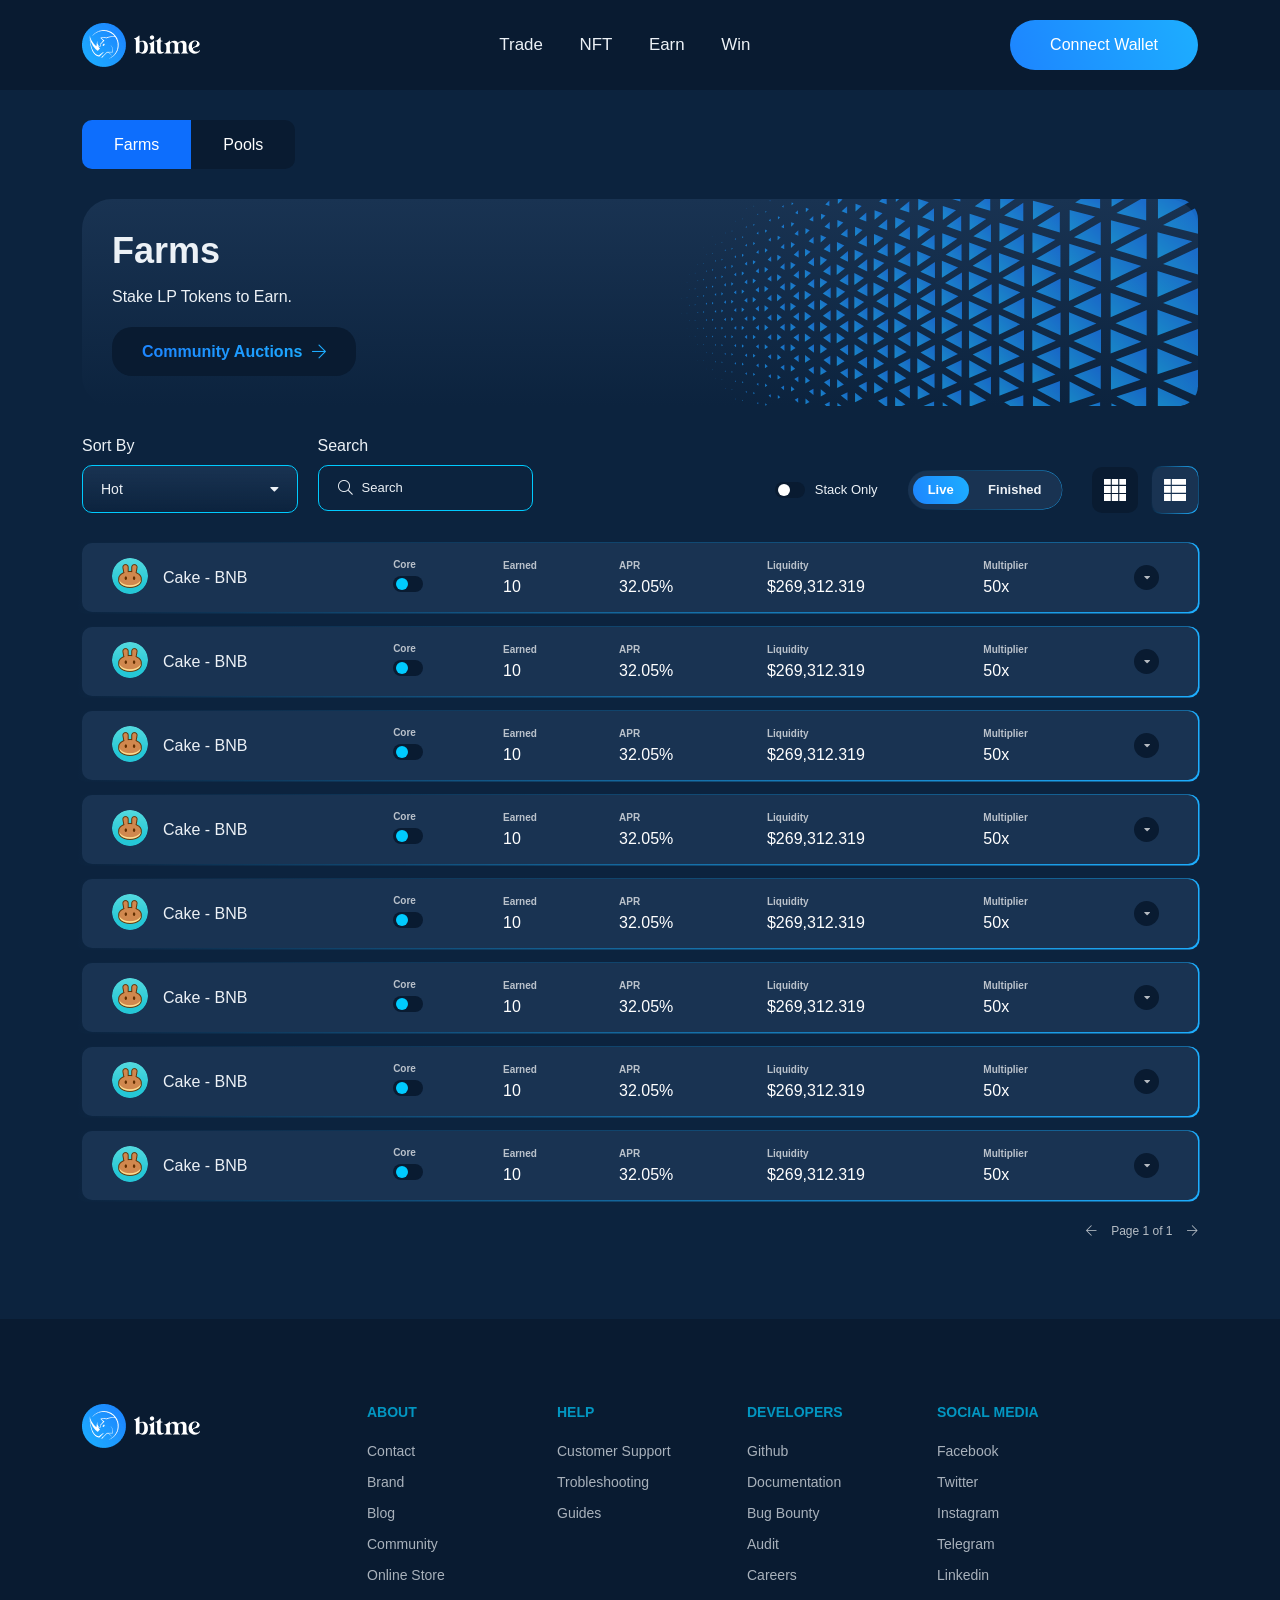
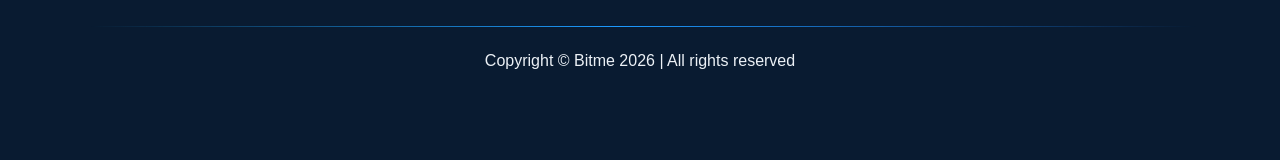
==== commit d40cdfea: "bitme-arif" ====
--- a/index.html
+++ b/index.html
@@ -546,8 +546,8 @@
                                         <div class="col-lg-7 text-end">
                                             <div class="datainfo_header_right">
                                                 <div class="checkbox">
-                                                    <input type="checkbox" name="checkbox" id="checkbox">
-                                                    <label for="checkbox">
+                                                    <input type="checkbox" name="checkbox" id="stack2">
+                                                    <label for="stack2">
                                                         <span class="checkbox_icon "></span>
                                                         <span class="checkbox_title ">Stack Only</span>
                                                     </label>
@@ -583,6 +583,272 @@
                                         <div class="datainfo-table-responsive">
                                             <table>
                                                 <tbody>
+                                                    <tr class="custom_border ">
+                                                        <td>
+                                                            <div class="d-flex align-items-center ">
+                                                                <div class="user_img ">
+                                                                    <div class="user_img_inner">
+                                                                        <img src="assets/img/data-info/1.png " alt=" ">
+                                                                    </div>
+                                                                </div>
+                                                                <div class="user_content ">
+                                                                    <p>Cake - BNB</p>
+                                                                    <span>Stake, Earn - And More</span>
+                                                                </div>
+                                                            </div>
+                                                        </td>
+                                                        <td>
+                                                            <span>Cake Staked</span>
+                                                            <p>0.0 <span class="text-uppercase d-inline-block">usd</span></p>
+                                                        </td>
+                                                        <td>
+                                                            <span>Flexible APY</span>
+                                                            <p>5.94%</p>
+                                                        </td>
+                                                        <td>
+                                                            <span>Locked APY</span>
+                                                            <p>Up to 127.31%</p>
+                                                        </td>
+                                                        <td>
+                                                            <span>Total Staked</span>
+                                                            <p>167,165,214 Cake</p>
+                                                        </td>
+                                                        <td>
+                                                            <span>Multiplier</span>
+                                                            <p>167,165,214 Cake</p>
+                                                        </td>
+                                                        <td>
+                                                            <a href="#">Details <i class="fa fa-caret-down"></i></a>
+                                                        </td>
+                                                    </tr>
+                                                    <tr class="custom_border ">
+                                                        <td>
+                                                            <div class="d-flex align-items-center ">
+                                                                <div class="user_img ">
+                                                                    <div class="user_img_inner">
+                                                                        <img src="assets/img/data-info/1.png " alt=" ">
+                                                                    </div>
+                                                                </div>
+                                                                <div class="user_content ">
+                                                                    <p>Cake - BNB</p>
+                                                                    <span>Stake, Earn - And More</span>
+                                                                </div>
+                                                            </div>
+                                                        </td>
+                                                        <td>
+                                                            <span>Cake Staked</span>
+                                                            <p>0.0 <span class="text-uppercase d-inline-block">usd</span></p>
+                                                        </td>
+                                                        <td>
+                                                            <span>Flexible APY</span>
+                                                            <p>5.94%</p>
+                                                        </td>
+                                                        <td>
+                                                            <span>Locked APY</span>
+                                                            <p>Up to 127.31%</p>
+                                                        </td>
+                                                        <td>
+                                                            <span>Total Staked</span>
+                                                            <p>167,165,214 Cake</p>
+                                                        </td>
+                                                        <td>
+                                                            <span>Multiplier</span>
+                                                            <p>167,165,214 Cake</p>
+                                                        </td>
+                                                        <td>
+                                                            <a href="#">Details <i class="fa fa-caret-down"></i></a>
+                                                        </td>
+                                                    </tr>
+                                                    <tr class="custom_border ">
+                                                        <td>
+                                                            <div class="d-flex align-items-center ">
+                                                                <div class="user_img ">
+                                                                    <div class="user_img_inner">
+                                                                        <img src="assets/img/data-info/1.png " alt=" ">
+                                                                    </div>
+                                                                </div>
+                                                                <div class="user_content ">
+                                                                    <p>Cake - BNB</p>
+                                                                    <span>Stake, Earn - And More</span>
+                                                                </div>
+                                                            </div>
+                                                        </td>
+                                                        <td>
+                                                            <span>Cake Staked</span>
+                                                            <p>0.0 <span class="text-uppercase d-inline-block">usd</span></p>
+                                                        </td>
+                                                        <td>
+                                                            <span>Flexible APY</span>
+                                                            <p>5.94%</p>
+                                                        </td>
+                                                        <td>
+                                                            <span>Locked APY</span>
+                                                            <p>Up to 127.31%</p>
+                                                        </td>
+                                                        <td>
+                                                            <span>Total Staked</span>
+                                                            <p>167,165,214 Cake</p>
+                                                        </td>
+                                                        <td>
+                                                            <span>Multiplier</span>
+                                                            <p>167,165,214 Cake</p>
+                                                        </td>
+                                                        <td>
+                                                            <a href="#">Details <i class="fa fa-caret-down"></i></a>
+                                                        </td>
+                                                    </tr>
+                                                    <tr class="custom_border ">
+                                                        <td>
+                                                            <div class="d-flex align-items-center ">
+                                                                <div class="user_img ">
+                                                                    <div class="user_img_inner">
+                                                                        <img src="assets/img/data-info/1.png " alt=" ">
+                                                                    </div>
+                                                                </div>
+                                                                <div class="user_content ">
+                                                                    <p>Cake - BNB</p>
+                                                                    <span>Stake, Earn - And More</span>
+                                                                </div>
+                                                            </div>
+                                                        </td>
+                                                        <td>
+                                                            <span>Cake Staked</span>
+                                                            <p>0.0 <span class="text-uppercase d-inline-block">usd</span></p>
+                                                        </td>
+                                                        <td>
+                                                            <span>Flexible APY</span>
+                                                            <p>5.94%</p>
+                                                        </td>
+                                                        <td>
+                                                            <span>Locked APY</span>
+                                                            <p>Up to 127.31%</p>
+                                                        </td>
+                                                        <td>
+                                                            <span>Total Staked</span>
+                                                            <p>167,165,214 Cake</p>
+                                                        </td>
+                                                        <td>
+                                                            <span>Multiplier</span>
+                                                            <p>167,165,214 Cake</p>
+                                                        </td>
+                                                        <td>
+                                                            <a href="#">Details <i class="fa fa-caret-down"></i></a>
+                                                        </td>
+                                                    </tr>
+                                                    <tr class="custom_border ">
+                                                        <td>
+                                                            <div class="d-flex align-items-center ">
+                                                                <div class="user_img ">
+                                                                    <div class="user_img_inner">
+                                                                        <img src="assets/img/data-info/1.png " alt=" ">
+                                                                    </div>
+                                                                </div>
+                                                                <div class="user_content ">
+                                                                    <p>Cake - BNB</p>
+                                                                    <span>Stake, Earn - And More</span>
+                                                                </div>
+                                                            </div>
+                                                        </td>
+                                                        <td>
+                                                            <span>Cake Staked</span>
+                                                            <p>0.0 <span class="text-uppercase d-inline-block">usd</span></p>
+                                                        </td>
+                                                        <td>
+                                                            <span>Flexible APY</span>
+                                                            <p>5.94%</p>
+                                                        </td>
+                                                        <td>
+                                                            <span>Locked APY</span>
+                                                            <p>Up to 127.31%</p>
+                                                        </td>
+                                                        <td>
+                                                            <span>Total Staked</span>
+                                                            <p>167,165,214 Cake</p>
+                                                        </td>
+                                                        <td>
+                                                            <span>Multiplier</span>
+                                                            <p>167,165,214 Cake</p>
+                                                        </td>
+                                                        <td>
+                                                            <a href="#">Details <i class="fa fa-caret-down"></i></a>
+                                                        </td>
+                                                    </tr>
+                                                    <tr class="custom_border ">
+                                                        <td>
+                                                            <div class="d-flex align-items-center ">
+                                                                <div class="user_img ">
+                                                                    <div class="user_img_inner">
+                                                                        <img src="assets/img/data-info/1.png " alt=" ">
+                                                                    </div>
+                                                                </div>
+                                                                <div class="user_content ">
+                                                                    <p>Cake - BNB</p>
+                                                                    <span>Stake, Earn - And More</span>
+                                                                </div>
+                                                            </div>
+                                                        </td>
+                                                        <td>
+                                                            <span>Cake Staked</span>
+                                                            <p>0.0 <span class="text-uppercase d-inline-block">usd</span></p>
+                                                        </td>
+                                                        <td>
+                                                            <span>Flexible APY</span>
+                                                            <p>5.94%</p>
+                                                        </td>
+                                                        <td>
+                                                            <span>Locked APY</span>
+                                                            <p>Up to 127.31%</p>
+                                                        </td>
+                                                        <td>
+                                                            <span>Total Staked</span>
+                                                            <p>167,165,214 Cake</p>
+                                                        </td>
+                                                        <td>
+                                                            <span>Multiplier</span>
+                                                            <p>167,165,214 Cake</p>
+                                                        </td>
+                                                        <td>
+                                                            <a href="#">Details <i class="fa fa-caret-down"></i></a>
+                                                        </td>
+                                                    </tr>
+                                                    <tr class="custom_border ">
+                                                        <td>
+                                                            <div class="d-flex align-items-center ">
+                                                                <div class="user_img ">
+                                                                    <div class="user_img_inner">
+                                                                        <img src="assets/img/data-info/1.png " alt=" ">
+                                                                    </div>
+                                                                </div>
+                                                                <div class="user_content ">
+                                                                    <p>Cake - BNB</p>
+                                                                    <span>Stake, Earn - And More</span>
+                                                                </div>
+                                                            </div>
+                                                        </td>
+                                                        <td>
+                                                            <span>Cake Staked</span>
+                                                            <p>0.0 <span class="text-uppercase d-inline-block">usd</span></p>
+                                                        </td>
+                                                        <td>
+                                                            <span>Flexible APY</span>
+                                                            <p>5.94%</p>
+                                                        </td>
+                                                        <td>
+                                                            <span>Locked APY</span>
+                                                            <p>Up to 127.31%</p>
+                                                        </td>
+                                                        <td>
+                                                            <span>Total Staked</span>
+                                                            <p>167,165,214 Cake</p>
+                                                        </td>
+                                                        <td>
+                                                            <span>Multiplier</span>
+                                                            <p>167,165,214 Cake</p>
+                                                        </td>
+                                                        <td>
+                                                            <a href="#">Details <i class="fa fa-caret-down"></i></a>
+                                                        </td>
+                                                    </tr>
                                                     <tr class="custom_border ">
                                                         <td>
                                                             <div class="d-flex align-items-center ">
--- a/assets/css/style.css
+++ b/assets/css/style.css
@@ -294,19 +294,32 @@
   }
 }
 
-@media only screen and (max-width: 479px) {
-  .section_title {
-    margin-bottom: 15px;
-  }
-}
-
 .section_title h2 {
-  font-size: 26px;
+  font-size: 25px;
   margin-bottom: 0px;
+}
+
+@media only screen and (min-width: 768px) and (max-width: 991px) {
+  .section_title h2 {
+    font-size: 22px;
+  }
+}
+
+@media only screen and (max-width: 767px) {
+  .section_title h2 {
+    font-size: 20px;
+  }
+}
+
+@media only screen and (max-width: 479px) {
+  .section_title h2 {
+    font-size: 18px;
+  }
 }
 
 .custom_border {
   position: relative;
+  z-index: 1;
 }
 
 .custom_border > * {
@@ -434,6 +447,14 @@
 
 .input-control-input::placeholder {
   color: #ECF1F6;
+}
+
+.text-green {
+  color: #48C81B !important;
+}
+
+.text-red {
+  color: #DD2F2F !important;
 }
 
 .nice-select {
@@ -524,6 +545,7 @@
   background-color: #091B31;
   color: white !important;
   padding: 15px 32px;
+  text-transform: capitalize;
 }
 
 @media only screen and (max-width: 767px) {
@@ -536,6 +558,71 @@
   .page_navbar .nav-link {
     padding: 10px 20px;
   }
+}
+
+@media only screen and (max-width: 479px) {
+  .page_navbar_list {
+    overflow: scroll;
+  }
+}
+
+.page_navbar_list .nav {
+  margin-bottom: 0;
+  border-bottom: 1px solid #0c233e;
+  width: -webkit-max-content;
+  width: -moz-max-content;
+  width: max-content;
+  --link-px: 15px;
+  margin-bottom: 10px;
+}
+
+@media only screen and (max-width: 479px) {
+  .page_navbar_list .nav {
+    overflow: hidden;
+    --link-px: 12px;
+  }
+}
+
+.page_navbar_list .nav ul {
+  border-bottom-left-radius: 100px;
+  border-bottom-right-radius: 100px;
+}
+
+.page_navbar_list .nav-item {
+  margin-right: 10px;
+}
+
+.page_navbar_list .nav-item:last-child {
+  margin-right: 0;
+}
+
+.page_navbar_list .nav-item:last-child > * {
+  padding-right: 0px;
+}
+
+.page_navbar_list .nav-item:last-child .active {
+  padding-right: var(--link-px);
+}
+
+.page_navbar_list .nav-link {
+  display: block;
+  font-size: 13px;
+  line-height: 1.2;
+  padding: 8px var(--link-px);
+  padding-top: 0px;
+  background-color: transparent !important;
+  color: rgba(255, 255, 255, 0.74);
+  border: none;
+  border-bottom: 1px solid transparent !important;
+}
+
+.page_navbar_list .nav-link:hover {
+  color: #00CBFF;
+}
+
+.page_navbar_list .nav-link.active {
+  border-color: #00CBFF !important;
+  color: white !important;
 }
 
 .pagination {
@@ -565,12 +652,14 @@
   color: #00CBFF;
 }
 
-.text-green {
-  color: #48C81B !important;
-}
-
-.text-red {
-  color: #DD2F2F !important;
+@media only screen and (min-width: 1367px) {
+  .container {
+    max-width: 1220px;
+  }
+}
+
+.apexcharts-text tspan {
+  fill: white;
 }
 
 /*=== HEADINGA AREA CSS START ===*/
@@ -1065,14 +1154,19 @@
 }
 
 .datainfo-table .custom_border::before {
-  width: 101%;
-  margin-left: -5px;
+  width: 100.8%;
+  margin-left: -3px;
+  height: 103%;
 }
 
 @media only screen and (max-width: 767px) {
   .datainfo-table .custom_border::before {
-    width: 102%;
-  }
+    width: 101%;
+  }
+}
+
+.datainfo-table .d-flex {
+  line-height: 1;
 }
 
 .datainfo-table .d-flex > div {
@@ -1092,6 +1186,12 @@
   overflow: hidden;
 }
 
+@media only screen and (max-width: 767px) {
+  .datainfo-table .user_img_inner {
+    --user-img: 30px;
+  }
+}
+
 .datainfo-table .user_img_inner:not(:first-child) {
   position: relative;
   right: var(--user-img-sp);
@@ -1130,6 +1230,11 @@
   }
 }
 
+.datainfo-table .user_content span {
+  margin-top: 5px;
+  margin-bottom: 0px;
+}
+
 .datainfo-table table {
   width: 100%;
   border-collapse: separate;
@@ -1183,6 +1288,10 @@
 .datainfo-table table tr td > a {
   font-size: 13px;
   color: #00CBFF !important;
+}
+
+.datainfo-table table tr td > a i {
+  margin-left: 5px;
 }
 
 .datainfo-table table tr td > a:hover {
@@ -1230,11 +1339,34 @@
   background-color: #091B31;
   padding: 30px;
   border-radius: 20px;
-}
-
-@media only screen and (max-width: 767px) {
+  margin-bottom: 30px;
+}
+
+@media only screen and (min-width: 992px) and (max-width: 1199px) {
   .page_card {
     padding: 20px;
+  }
+}
+
+@media only screen and (max-width: 991px) {
+  .page_card {
+    padding: 20px;
+  }
+}
+
+@media only screen and (max-width: 767px) {
+  .page_card {
+    margin-bottom: 20px;
+  }
+}
+
+.page_card .datainfo-table table {
+  border-spacing: 0px 10px;
+}
+
+@media only screen and (max-width: 767px) {
+  .page_card .datainfo-table table {
+    width: 930px !important;
   }
 }
 
@@ -1243,6 +1375,17 @@
   background-color: #0c233e;
   font-size: 10px;
   color: rgba(255, 255, 255, 0.7);
+  border-bottom: 5px solid #091B31;
+}
+
+.page_card .datainfo-table table tr th[data-width-fix] {
+  width: 24%;
+}
+
+@media only screen and (max-width: 767px) {
+  .page_card .datainfo-table table tr th[data-width-fix] {
+    width: 25%;
+  }
 }
 
 @media only screen and (max-width: 767px) {
@@ -1278,6 +1421,548 @@
 .page_card .datainfo-table table tr td p > i {
   font-size: 12px;
   margin-left: 5px;
+}
+
+.page_card .datainfo-table-datashape {
+  margin: 10px;
+}
+
+@media only screen and (max-width: 991px) {
+  .page_card .datainfo-table-datashape {
+    margin: 0px;
+  }
+}
+
+/*== transactions area start ==*/
+@media only screen and (max-width: 767px) {
+  .transactions .datainfo-table table {
+    width: 750px !important;
+  }
+}
+
+.transactions .datainfo-table .custom_border::before {
+  height: 105%;
+}
+
+.transactions .pagination {
+  margin-top: 10px;
+}
+
+/*=== CHARTJS AREA CSS ===*/
+.chart_title {
+  margin-bottom: 25px;
+}
+
+@media only screen and (max-width: 991px) {
+  .chart_title {
+    margin-bottom: 15px;
+  }
+}
+
+.chart_title h4 {
+  font-size: 20px;
+  font-weight: 500;
+  margin-bottom: 8px;
+}
+
+@media only screen and (max-width: 767px) {
+  .chart_title h4 {
+    font-size: 18px;
+  }
+}
+
+@media only screen and (max-width: 479px) {
+  .chart_title h4 {
+    font-size: 16px;
+  }
+}
+
+.chart_title p {
+  font-size: 13px;
+  color: rgba(255, 255, 255, 0.7);
+  font-weight: 400;
+}
+
+.chart_title p strong {
+  color: white;
+  font-size: 25px;
+  font-weight: 700;
+}
+
+@media only screen and (min-width: 768px) and (max-width: 991px) {
+  .chart_title p strong {
+    font-size: 22px;
+  }
+}
+
+@media only screen and (max-width: 767px) {
+  .chart_title p strong {
+    font-size: 20px;
+  }
+}
+
+@media only screen and (max-width: 479px) {
+  .chart_title p strong {
+    font-size: 18px;
+  }
+}
+
+.chart_title_top {
+  display: -webkit-box;
+  display: -ms-flexbox;
+  display: flex;
+  -webkit-box-align: center;
+      -ms-flex-align: center;
+          align-items: center;
+  -webkit-box-pack: justify;
+      -ms-flex-pack: justify;
+          justify-content: space-between;
+  margin-bottom: 10px;
+}
+
+@media only screen and (max-width: 991px) {
+  .chart_title_top {
+    -ms-flex-wrap: wrap;
+        flex-wrap: wrap;
+    row-gap: 15px;
+  }
+}
+
+.chart_title_top .d-flex:not(:last-child) {
+  gap: 10px;
+}
+
+@media only screen and (max-width: 479px) {
+  .chart_title_top .d-flex:last-child {
+    width: 100%;
+    -webkit-box-pack: justify;
+        -ms-flex-pack: justify;
+            justify-content: space-between;
+  }
+}
+
+.chart_title_top .d-flex > * {
+  max-width: 100%;
+  -webkit-box-flex: 0;
+      -ms-flex: 0 0 auto;
+          flex: 0 0 auto;
+}
+
+.chart_title_top #img {
+  --chart-title-img: 30px;
+  width: var(--chart-title-img);
+  height: var(--chart-title-img);
+  line-height: var(--chart-title-img);
+  border-radius: 100%;
+  overflow: hidden;
+}
+
+.chart_title_top #img img {
+  width: 100%;
+  height: 100%;
+  -o-object-fit: cover;
+     object-fit: cover;
+}
+
+.chart_title_top p {
+  font-size: 16px;
+  color: white;
+  margin-right: 15px;
+}
+
+@media only screen and (min-width: 992px) and (max-width: 1199px) {
+  .chart_title_top p {
+    margin-right: 0px;
+  }
+}
+
+.chart_title_top span {
+  color: #00CBFF;
+}
+
+.chart_title_top span #icon {
+  --icon: 30px;
+  width: var(--icon);
+  height: var(--icon);
+  line-height: var(--icon);
+  border-radius: 100%;
+  font-size: 14px;
+  text-align: center;
+  margin-right: 10px;
+  display: inline-block;
+  background-color: rgba(0, 203, 255, 0.1);
+}
+
+.chart_title_top ul {
+  display: -webkit-box;
+  display: -ms-flexbox;
+  display: flex;
+  -webkit-box-align: center;
+      -ms-flex-align: center;
+          align-items: center;
+  background-color: #0c233e;
+  border-radius: 100px;
+  padding: 5px;
+}
+
+.chart_title_top ul li a {
+  display: block;
+  color: white;
+  padding: 5px 10px;
+  line-height: 1.3;
+  border-radius: 100px;
+  text-transform: uppercase;
+}
+
+@media only screen and (max-width: 991px) {
+  .chart_title_top ul li a {
+    padding: 5px 15px;
+  }
+}
+
+@media only screen and (max-width: 767px) {
+  .chart_title_top ul li a {
+    font-size: 14px;
+  }
+}
+
+.chart_title_top ul li a.active, .chart_title_top ul li a:hover {
+  background: #1d85ff;
+  background: linear-gradient(70deg, #1d85ff 0%, #1daeff 100%);
+}
+
+.chart_title_top .fullscreen {
+  margin-left: 20px;
+  padding: 10px 10px;
+  cursor: pointer;
+}
+
+@media only screen and (min-width: 992px) and (max-width: 1199px) {
+  .chart_title_top .fullscreen {
+    margin-left: 10px;
+  }
+}
+
+.chart_title_top .fullscreen:hover path {
+  fill: #00CBFF;
+}
+
+.chart_title_top .fullscreen svg path {
+  fill: white;
+  -webkit-transition: all .3s ease-in-out;
+  transition: all .3s ease-in-out;
+}
+
+/*== SWAP PAGE CSS ==*/
+.swap_card {
+  --action-icon: 35px;
+}
+
+.swap_card_header {
+  display: -webkit-box;
+  display: -ms-flexbox;
+  display: flex;
+  -webkit-box-align: center;
+      -ms-flex-align: center;
+          align-items: center;
+  -webkit-box-pack: justify;
+      -ms-flex-pack: justify;
+          justify-content: space-between;
+  padding-bottom: 15px;
+  border-bottom: 1px solid rgba(255, 255, 255, 0.1);
+  margin-bottom: 20px;
+}
+
+.swap_card_header h4 {
+  font-size: 20px;
+  margin-bottom: 8px;
+}
+
+@media only screen and (max-width: 767px) {
+  .swap_card_header h4 {
+    font-size: 18px;
+  }
+}
+
+@media only screen and (max-width: 479px) {
+  .swap_card_header h4 {
+    font-size: 16px;
+  }
+}
+
+.swap_card_header p {
+  font-size: 12px;
+}
+
+.swap_card_header ul li {
+  display: inline-block;
+}
+
+.swap_card_header ul li a {
+  display: -webkit-box;
+  display: -ms-flexbox;
+  display: flex;
+  -webkit-box-align: center;
+      -ms-flex-align: center;
+          align-items: center;
+  -webkit-box-pack: center;
+      -ms-flex-pack: center;
+          justify-content: center;
+  width: var(--action-icon);
+  height: var(--action-icon);
+  border-radius: 100%;
+  text-align: center !important;
+  background-color: #0c233e;
+}
+
+.swap_card_header ul li a:hover {
+  background-color: #00CBFF;
+}
+
+.swap_card_header ul li a svg path {
+  fill: white;
+}
+
+.swap_card_item {
+  background-color: #0c233e;
+  border: 1px solid rgba(0, 203, 255, 0.1);
+  padding: 12px;
+  border-radius: 10px;
+}
+
+.swap_card_item .custom_border::before {
+  width: 101%;
+  height: 105%;
+}
+
+.swap_card_item_dropdown {
+  padding: 5px 10px;
+}
+
+.swap_card_item_dropdown .current {
+  cursor: pointer;
+}
+
+.swap_card_item_dropdown .current > * {
+  display: inline-block;
+}
+
+.swap_card_item_dropdown .current #img {
+  --swap-ex-icon: 15px;
+  width: var(--swap-ex-icon);
+  height: var(--swap-ex-icon);
+  line-height: var(--swap-ex-icon);
+  overflow: hidden;
+  margin-right: 5px;
+}
+
+.swap_card_item_dropdown .current #img img {
+  width: 100%;
+  height: 100%;
+  -o-object-fit: cover;
+     object-fit: cover;
+}
+
+.swap_card_item_dropdown .current span {
+  text-transform: uppercase;
+  font-size: 13px;
+}
+
+.swap_card_item_dropdown .current i {
+  margin-left: 5px;
+  font-size: 10px;
+}
+
+.swap_card_item_rate {
+  font-size: 13px;
+  color: white;
+}
+
+.swap_card_item_exchange {
+  position: relative;
+  z-index: 1;
+}
+
+.swap_card_item_exchange::before {
+  content: "";
+  background-image: url(../img/exchange-bg.png);
+  background-size: 100%;
+  background-repeat: no-repeat;
+  background-position: center;
+  width: 100%;
+  height: 100%;
+  z-index: -1;
+  position: absolute;
+  top: 50%;
+  left: 50%;
+  -webkit-transform: translate(-50%, -50%);
+          transform: translate(-50%, -50%);
+}
+
+.swap_card_item_exchange #icon {
+  width: var(--action-icon);
+  height: var(--action-icon);
+  line-height: var(--action-icon);
+  border-radius: 100%;
+  overflow: hidden;
+  margin: 10px auto;
+  background-color: #0c233e;
+  font-size: 14px;
+  color: #00CBFF;
+  cursor: pointer;
+}
+
+.swap_card_item_exchange #icon img {
+  width: 100%;
+  height: 100%;
+  -o-object-fit: cover;
+     object-fit: cover;
+}
+
+.swap_card .boxed_btn {
+  margin-top: 50px;
+}
+
+@media only screen and (min-width: 992px) and (max-width: 1199px) {
+  .swap_card .boxed_btn {
+    margin-top: 40px;
+  }
+}
+
+@media only screen and (min-width: 768px) and (max-width: 991px) {
+  .swap_card .boxed_btn {
+    margin-top: 30px;
+  }
+}
+
+@media only screen and (max-width: 767px) {
+  .swap_card .boxed_btn {
+    margin-top: 25px;
+  }
+}
+
+.swap_card_body a {
+  margin-top: 50px;
+}
+
+@media only screen and (min-width: 992px) and (max-width: 1199px) {
+  .swap_card_body a {
+    margin-top: 40px;
+  }
+}
+
+@media only screen and (min-width: 768px) and (max-width: 991px) {
+  .swap_card_body a {
+    margin-top: 30px;
+  }
+}
+
+@media only screen and (max-width: 767px) {
+  .swap_card_body a {
+    margin-top: 25px;
+  }
+}
+
+.swap_card_body_exchange p {
+  font-size: 13px;
+  margin-top: 15px;
+}
+
+.swap_card_body_exchange p span {
+  font-weight: 600;
+  color: #00CBFF;
+  font-size: 16px;
+}
+
+/*== Limit CSS ==*/
+.limit .input-control {
+  margin-top: 20px;
+}
+
+.limit .input-control-label {
+  font-size: 13px;
+}
+
+.limit .input-control-label #reload {
+  display: inline-block;
+  background-color: #0c233e;
+  border-radius: 100px;
+  line-height: 1.5;
+  font-size: 10px;
+  padding: 4px 10px;
+  color: white;
+  border: none;
+}
+
+.limit .input-control-label #reload:hover {
+  background-color: #00CBFF;
+}
+
+.limit .input-control-label i {
+  margin-right: 5px;
+}
+
+.limit .input-control-input {
+  border-color: rgba(0, 203, 255, 0.1);
+}
+
+.limit .datainfo-table .custom_border::before {
+  width: 101%;
+}
+
+@media only screen and (max-width: 767px) {
+  .limit .page_card .datainfo-table table {
+    width: 100% !important;
+  }
+}
+
+/*== Liquidity CSS ==*/
+.liquidity_content {
+  padding: 0px 20%;
+  margin-top: 50px;
+}
+
+@media only screen and (min-width: 992px) and (max-width: 1199px) {
+  .liquidity_content {
+    margin-top: 40px;
+  }
+}
+
+@media only screen and (min-width: 768px) and (max-width: 991px) {
+  .liquidity_content {
+    margin-top: 30px;
+  }
+}
+
+@media only screen and (max-width: 767px) {
+  .liquidity_content {
+    margin-top: 25px;
+  }
+}
+
+.liquidity_content p {
+  font-weight: 500;
+  line-height: 160%;
+}
+
+@media only screen and (max-width: 479px) {
+  .liquidity_content p {
+    font-size: 14px;
+  }
+}
+
+.swap > .row,
+.limit > .row,
+.liquidity > .row {
+  margin-bottom: -30px;
+}
+
+@media only screen and (max-width: 767px) {
+  .swap > .row,
+  .limit > .row,
+  .liquidity > .row {
+    margin-bottom: -20px;
+  }
 }
 
 /**
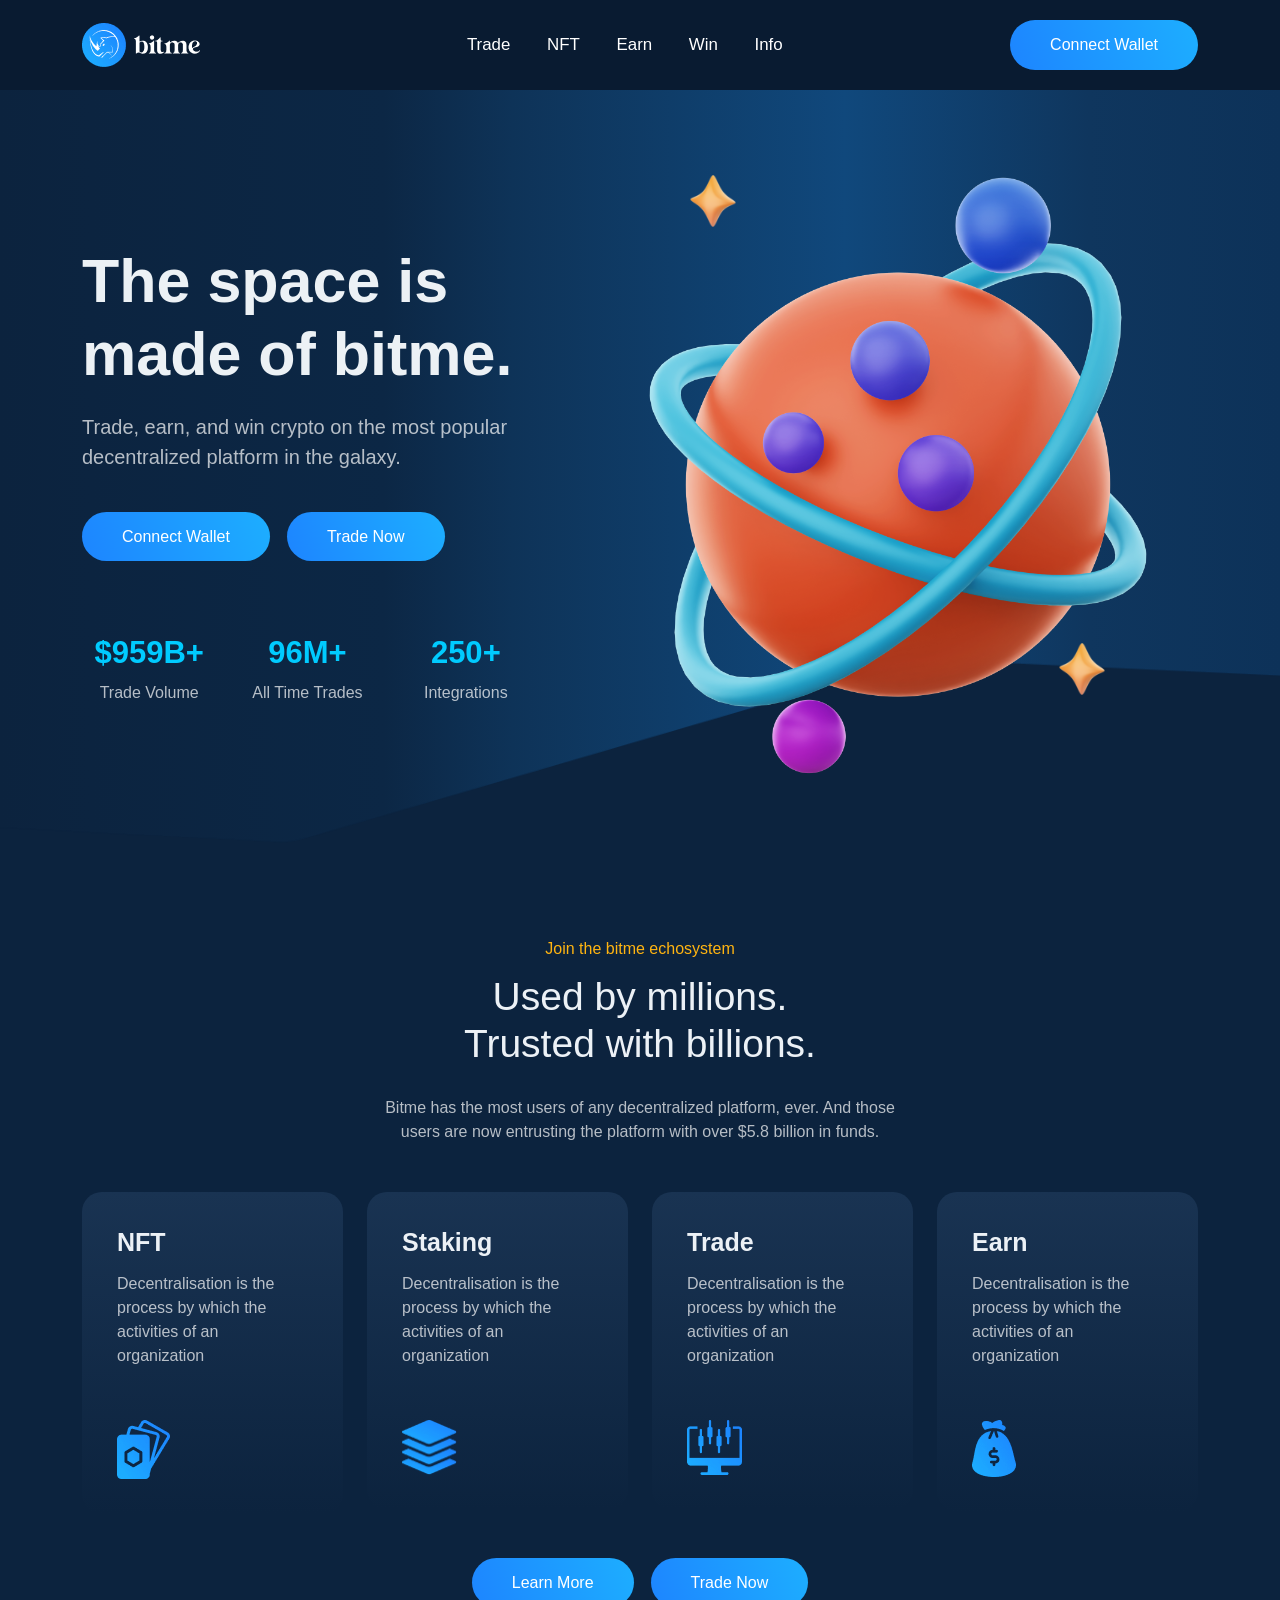
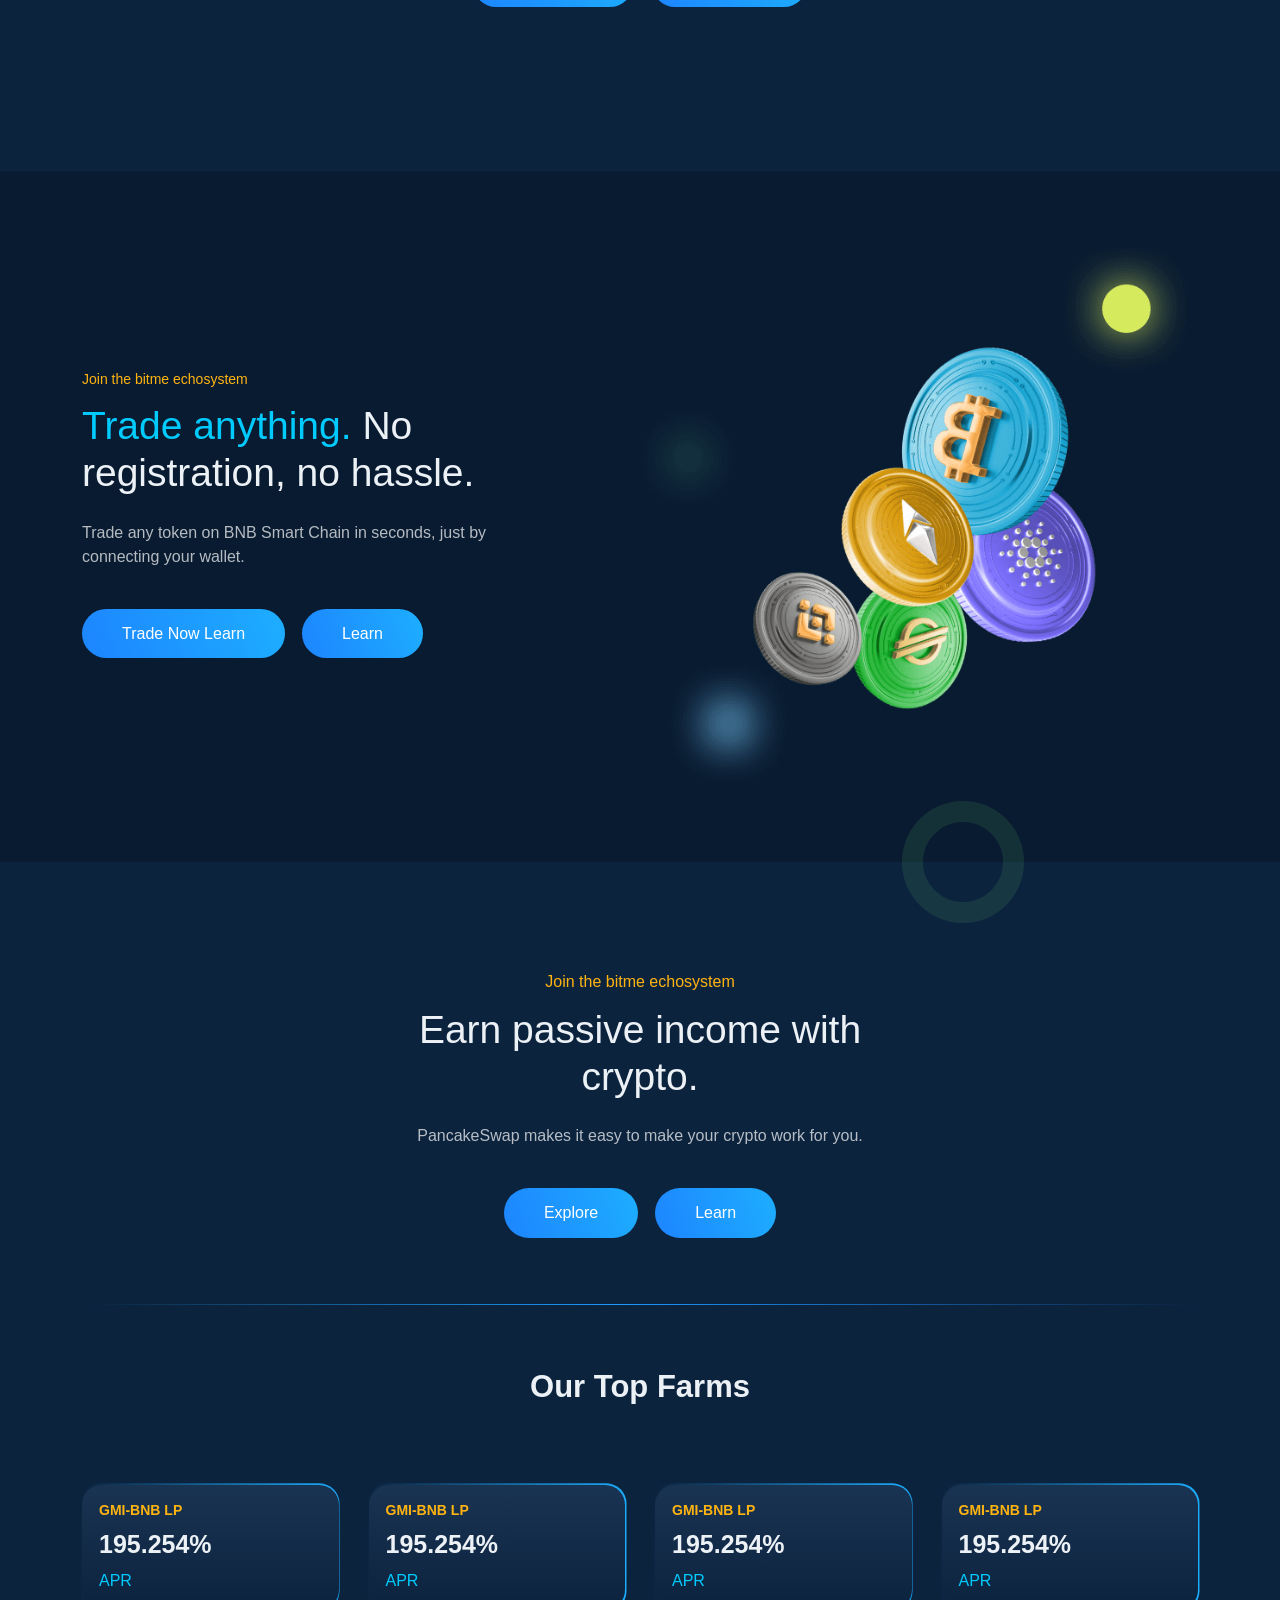
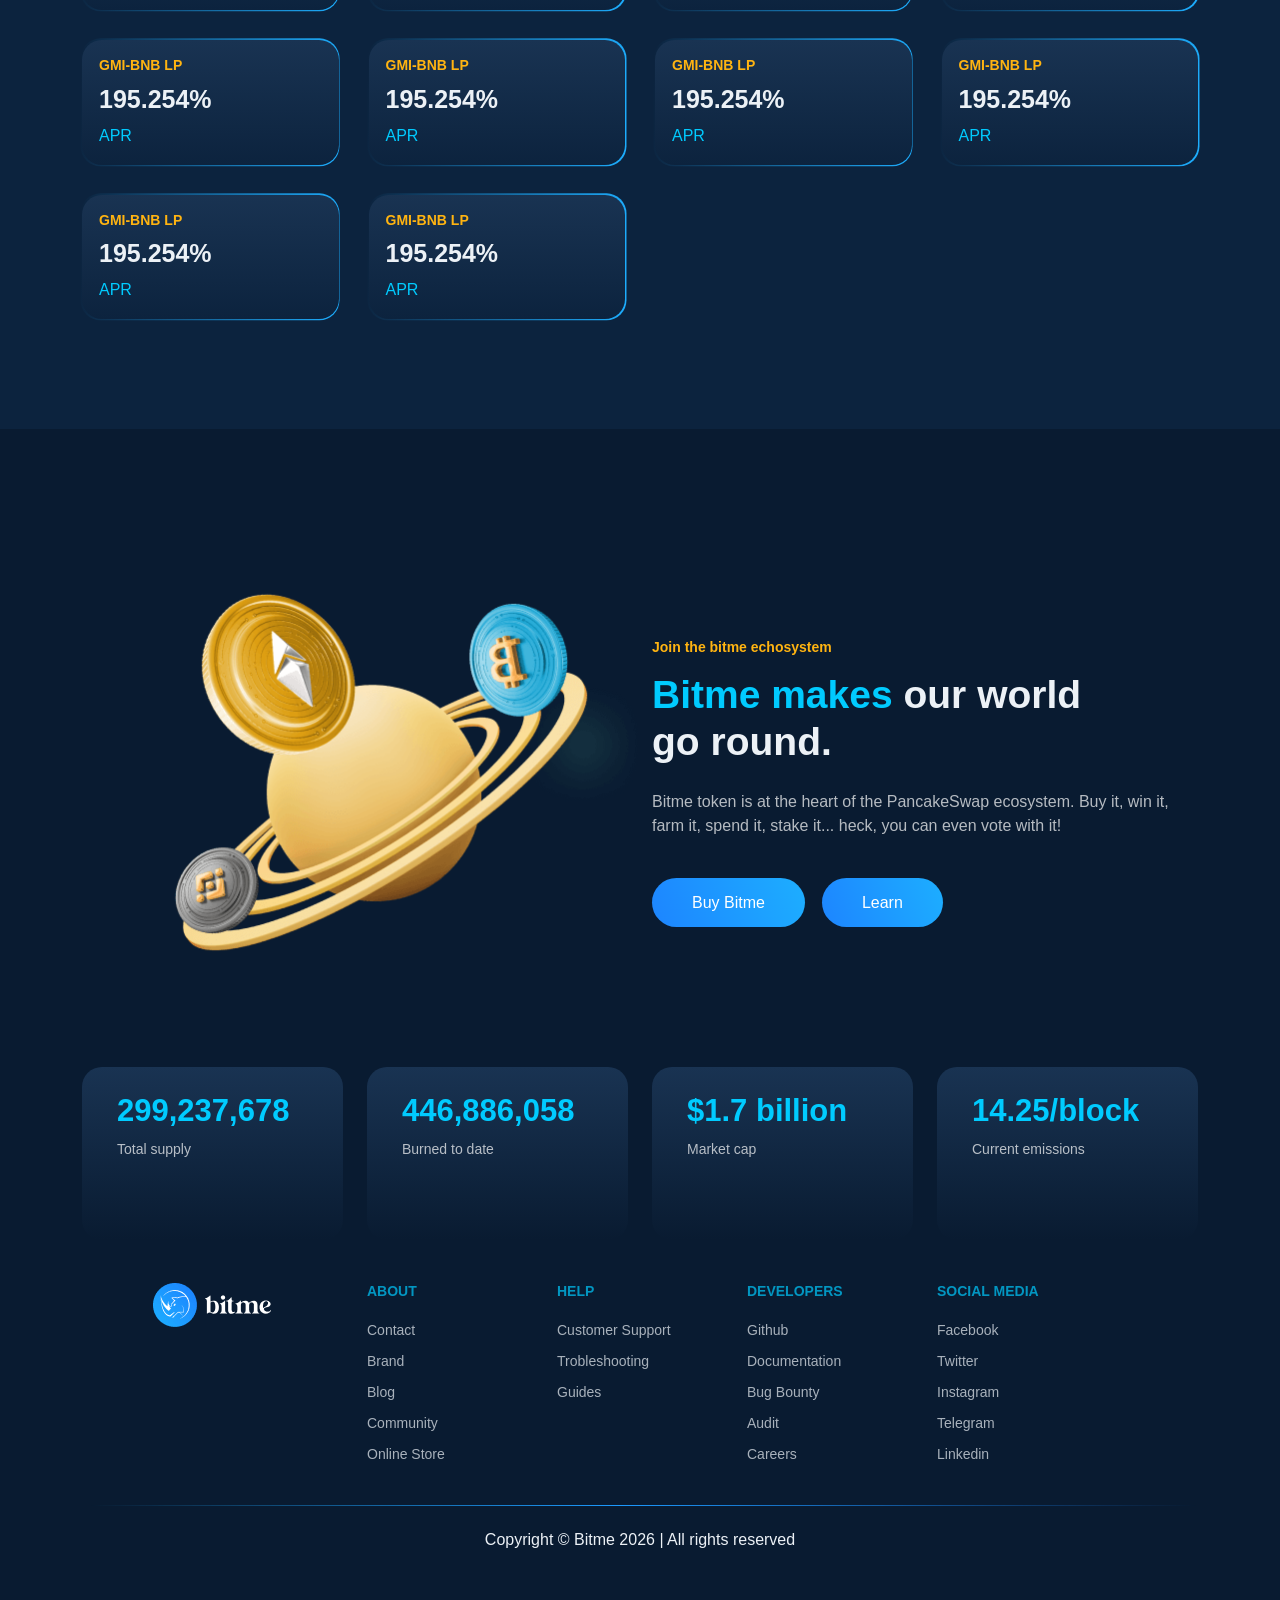
==== commit dfed25df: "bitme" ====
--- a/index.html
+++ b/index.html
@@ -11,17 +11,25 @@
 
     <link rel="stylesheet" href="assets/css/bootstrap.min.css">
     <link rel="stylesheet" href="assets/css/fontawesome-all.min.css">
+    <link rel="stylesheet" href="assets/css/aos.min.css">
     <link rel="stylesheet" href="assets/css/nice-select.css">
     <link rel="stylesheet" href="assets/css/style.css">
 </head>
 
 <body>
 
-    <!-- Header Start -->
+    <!-- prelaoder  -->
+    <div id='preloader'>
+        <div id='status'>
+            <img src='assets/img/loading.gif' alt='LOADING....!!!!!' />
+        </div>
+    </div>
+    <!-- prelaoder  -->
+
     <header class="header-area">
         <nav id="navbar_top" class="navbar navbar-expand-lg">
             <div class="container">
-                <a class="navbar-brand site-logo" href="index.html">
+                <a class="navbar-brand site-logo" href="#">
                     <img src="assets/img/bitme-site-logo.png" alt="site-logo">
                 </a>
                 <button class="navbar-toggler" type="button" data-bs-toggle="collapse" data-bs-target="#navbarText" aria-controls="navbarText" aria-expanded="false" aria-label="Toggle navigation">
@@ -30,17 +38,20 @@
                 <div class="collapse navbar-collapse" id="navbarText">
                     <ul class="navbar-nav main-menu pt-4 pt-lg-0 mb-2 mb-lg-0">
                         <li class="nav-item active">
-                            <a class="nav-link" href="#">Trade</a>
+                            <a class="nav-link" href="swap.html">Trade</a>
                         </li>
                         <li class="nav-item">
                             <a class="nav-link" href="#roadmap">NFT</a>
                         </li>
                         <li class="nav-item">
-                            <a class="nav-link" href="#">Earn</a>
+                            <a class="nav-link" href="earn.html">Earn</a>
                         </li>
                         <li class="nav-item">
                             <a class="nav-link" href="#">Win</a>
                         </li>
+                        <li class="nav-item">
+                            <a class="nav-link" href="info.html">Info</a>
+                        </li>
 
                         <div class="menu-btn">
                             <a href="#" class="boxed-btn">Connect wallet</a>
@@ -50,928 +61,356 @@
             </div>
         </nav>
     </header>
-    <div class="header-clear"></div>
     <!-- Header End-->
-    <main class="min_padding_top section_padding_bottom ">
+
+    <main class="homepge">
+        <!--Hero Section area Start-->
+        <section class="hero-area">
+            <div class="container">
+                <div class="row align-items-center">
+                    <div class="col-xl-5 col-lg-6 col-md-7">
+                        <div class="hero-content-area-wrapper">
+                            <h1>The space is <br> made of bitme.</h1>
+                            <p>Trade, earn, and win crypto on the most popular decentralized platform in the galaxy.</p>
+                            <div class="buttons-area">
+                                <a href="#" class="boxed-btn">Connect Wallet</a>
+                                <a href="#" class="inline-btn">Trade Now</a>
+                            </div>
+
+                            <div class="row counter-area justify-content-center">
+                                <!--Single Counter item-->
+                                <div class="col-xl-4 col-lg-4 col-md-4 col-sm-4 col-6 text-center">
+                                    <div class="single-counter-item">
+                                        <h3 class="count-number">$<span>959</span>B+</h3>
+                                        <p>Trade Volume</p>
+                                    </div>
+                                </div>
+                                <!--Single Counter item-->
+                                <div class="col-xl-4 col-lg-4 col-md-4 col-sm-4 col-6 text-center">
+                                    <div class="single-counter-item">
+                                        <h3 class="count-number"><span>96</span>M+</h3>
+                                        <p>All Time Trades</p>
+                                    </div>
+                                </div>
+                                <!--Single Counter item-->
+                                <div class="col-xl-4 col-lg-4 col-md-4 col-sm-4 col-6 text-center mt-4 mt-sm-0">
+                                    <div class="single-counter-item">
+                                        <h3 class="count-number"><span>250</span>+</h3>
+                                        <p>Integrations</p>
+                                    </div>
+                                </div>
+                            </div>
+                        </div>
+                    </div>
+                    <div class="col-xl-7 col-lg-6  col-md-5 mt-5 mt-md-0 pt-4 pt-md-0">
+                        <div class="hero-right-img">
+                            <img class="hero-star-1" src="assets/img/Star-1.svg" alt="">
+                            <img class="hero-planet" src="assets/img/hero-planet-img.svg" alt="hero-img">
+                            <img class="hero-star-2" src="assets/img/Star-2.svg" alt="">
+
+                        </div>
+                    </div>
+                </div>
+            </div>
+        </section>
+        <!--Hero Section area End-->
+
+        <!--Services area start-->
+        <section class="services-area">
+            <img class="s-bg" src="assets/img/bitme-service-section-bg.png" alt="">
+            <div class="container">
+                <div class="row justify-content-center">
+                    <div class="col-xl-6 col-lg-8 col-sm-10 text-center">
+                        <div class="section-title">
+                            <span class="d-block mb-3">Join the bitme echosystem</span>
+                            <h2 class="mb-4 pb-1">Used by millions. <br> Trusted with billions.</h2>
+                            <p>Bitme has the most users of any decentralized platform, ever. And those users are now entrusting the platform with over $5.8 billion in funds.
+                                <p>
+                        </div>
+                    </div>
+                </div>
+                <div class="row mt-5">
+                    <div class="col-lg-3 col-md-6 mb-4 mb-lg-0 aos-init aos-animate" data-aos="fade-up" data-aos-duration="1000" data-aos-duration>
+                        <div class="single-service-area">
+                            <h3>NFT</h3>
+                            <p>Decentralisation is the process by which the activities of an organization</p>
+                            <img src="assets/img/bitme-nft-logo.png" alt="nft-logo">
+                        </div>
+                    </div>
+                    <div class="col-lg-3 col-md-6 mb-4  mb-lg-0 aos-init aos-animate" data-aos="fade-up" data-aos-duration="1300" data-aos-duration>
+                        <div class="single-service-area">
+                            <h3>Staking</h3>
+                            <p>Decentralisation is the process by which the activities of an organization</p>
+                            <img src="assets/img/bitme-staking-logo.png" alt="staking-logo">
+                        </div>
+                    </div>
+                    <div class="col-lg-3 col-md-6 mb-4  mb-lg-0 aos-init aos-animate" data-aos="fade-up" data-aos-duration="1600" data-aos-duration>
+                        <div class="single-service-area">
+                            <h3>Trade</h3>
+                            <p>Decentralisation is the process by which the activities of an organization</p>
+                            <img src="assets/img/bitme-trade-logo.png" alt="trade-logo">
+                        </div>
+                    </div>
+                    <div class="col-lg-3 col-md-6 mb-4 mb-lg-0 aos-init aos-animate" data-aos="fade-up" data-aos-duration="1900" data-aos-duration>
+                        <div class="single-service-area">
+                            <h3>Earn</h3>
+                            <p>Decentralisation is the process by which the activities of an organization</p>
+                            <img src="assets/img/bitme-earn-logo.png" alt="earn-logo">
+                        </div>
+                    </div>
+                </div>
+                <div class="row">
+                    <div class="col-12 mt-1">
+                        <div class="buttons-area justify-content-center">
+                            <a href="#" class="boxed-btn">Learn More</a>
+                            <a href="#" class="inline-btn">Trade Now</a>
+                        </div>
+                    </div>
+                </div>
+            </div>
+        </section>
+        <!--Services area end-->
+
+        <!--Ecosystem area start-->
+        <section class="ecosystem-area">
+            <div class="container">
+                <div class="row align-items-center">
+                    <div class="col-xl-5 col-lg-6 col-md-6 order-2 order-md-1 aos-init aos-animate" data-aos="fade-up" data-aos-duration="1000" data-aos-duration>
+                        <div class="ecosystem-content-area">
+                            <h4>Join the bitme echosystem</h4>
+                            <h2 class="mt-3 mb-4"><span>Trade anything.</span> No <br> registration, no hassle.</h2>
+                            <p>Trade any token on BNB Smart Chain in seconds, just by connecting your wallet.
+                                <p>
+                                    <div class="buttons-area">
+                                        <a href="#" class="boxed-btn">Trade Now Learn</a>
+                                        <a href="#" class="inline-btn">Learn</a>
+                                    </div>
+                        </div>
+                    </div>
+                    <div class="col-xl-7 col-lg-6 col-md-6 order-1 order-md-2 mb-4 mb-md-0 aos-init aos-animate" data-aos="fade-up" data-aos-duration="1500" data-aos-duration>
+                        <div class="echosystem-right-area">
+                            <img src="assets/img/bitme-bitcoin-currency-img.png" alt="bitme-bitcoin-currency-img">
+                        </div>
+                    </div>
+                </div>
+            </div>
+        </section>
+        <!--Ecosystem area end-->
+
+        <!--Passive income crypto area start-->
+        <section class="passive-income-crypto-area">
+            <div class="container">
+                <div class="row justify-content-center aos-init aos-animate" data-aos="fade-up" data-aos-duration="1000" data-aos-duration>
+                    <div class="col-xl-5 col-lg-7 col-md-8 text-center">
+                        <div class="section-title">
+                            <span class="mb-3">Join the bitme echosystem</span>
+                            <h2 class="mb-4">Earn passive income with crypto.</h2>
+                            <p>PancakeSwap makes it easy to make your crypto work for you.
+                                <p>
+                                    <div class="buttons-area justify-content-center">
+                                        <a href="#" class="boxed-btn">Explore</a>
+                                        <a href="#" class="inline-btn">Learn</a>
+                                    </div>
+                        </div>
+                    </div>
+                </div>
+                <div class="row mt-5">
+                    <div class="col-lg-12 mt-2">
+                        <img src="assets/img/Line-border.png" alt="bitme-line-border">
+                        <div class="top-farms-area">
+                            <h3 class="text-center title">Our Top Farms</h3>
+                            <div class="top-farms-services-boxs">
+                                <div class="single-tf-services-item_gradian aos-init aos-animate" data-aos="fade-up" data-aos-duration="800" data-aos-duration>
+                                    <div class="single-tf-services-item">
+                                        <h4>GMI-BNB LP</h4>
+                                        <h3>195.254%</h3>
+                                        <p>APR</p>
+                                    </div>
+                                </div>
+                                <div class="single-tf-services-item_gradian aos-init aos-animate" data-aos="fade-up" data-aos-duration="1000" data-aos-duration>
+                                    <div class="single-tf-services-item">
+                                        <h4>GMI-BNB LP</h4>
+                                        <h3>195.254%</h3>
+                                        <p>APR</p>
+                                    </div>
+                                </div>
+                                <div class="single-tf-services-item_gradian aos-init aos-animate" data-aos="fade-up" data-aos-duration="1200" data-aos-duration>
+                                    <div class="single-tf-services-item">
+                                        <h4>GMI-BNB LP</h4>
+                                        <h3>195.254%</h3>
+                                        <p>APR</p>
+                                    </div>
+                                </div>
+                                <div class="single-tf-services-item_gradian aos-init aos-animate" data-aos="fade-up" data-aos-duration="1400" data-aos-duration>
+                                    <div class="single-tf-services-item">
+                                        <h4>GMI-BNB LP</h4>
+                                        <h3>195.254%</h3>
+                                        <p>APR</p>
+                                    </div>
+                                </div>
+                                <div class="single-tf-services-item_gradian aos-init aos-animate" data-aos="fade-up" data-aos-duration="1600" data-aos-duration>
+                                    <div class="single-tf-services-item">
+                                        <h4>GMI-BNB LP</h4>
+                                        <h3>195.254%</h3>
+                                        <p>APR</p>
+                                    </div>
+                                </div>
+                                <div class="single-tf-services-item_gradian aos-init aos-animate" data-aos="fade-up" data-aos-duration="1800" data-aos-duration>
+                                    <div class="single-tf-services-item">
+                                        <h4>GMI-BNB LP</h4>
+                                        <h3>195.254%</h3>
+                                        <p>APR</p>
+                                    </div>
+                                </div>
+                                <div class="single-tf-services-item_gradian aos-init aos-animate" data-aos="fade-up" data-aos-duration="2000" data-aos-duration>
+                                    <div class="single-tf-services-item">
+                                        <h4>GMI-BNB LP</h4>
+                                        <h3>195.254%</h3>
+                                        <p>APR</p>
+                                    </div>
+                                </div>
+                                <div class="single-tf-services-item_gradian aos-init aos-animate" data-aos="fade-up" data-aos-duration="2200" data-aos-duration>
+                                    <div class="single-tf-services-item">
+                                        <h4>GMI-BNB LP</h4>
+                                        <h3>195.254%</h3>
+                                        <p>APR</p>
+                                    </div>
+                                </div>
+                                <div class="single-tf-services-item_gradian aos-init aos-animate" data-aos="fade-up" data-aos-duration="2400" data-aos-duration>
+                                    <div class="single-tf-services-item">
+                                        <h4>GMI-BNB LP</h4>
+                                        <h3>195.254%</h3>
+                                        <p>APR</p>
+                                    </div>
+                                </div>
+                                <div class="single-tf-services-item_gradian aos-init aos-animate" data-aos="fade-up" data-aos-duration="2600" data-aos-duration>
+                                    <div class="single-tf-services-item">
+                                        <h4>GMI-BNB LP</h4>
+                                        <h3>195.254%</h3>
+                                        <p>APR</p>
+                                    </div>
+                                </div>
+                            </div>
+                        </div>
+                    </div>
+                </div>
+            </div>
+        </section>
+        <!--Passive income crypto area end-->
+
+        <!--World Round area start-->
+        <section class="bitme-worldround-area">
+            <div class="container">
+                <div class="row align-items-center">
+                    <div class="col-lg-6 col-md-6 aos-init aos-animate" data-aos="fade-up" data-aos-duration="1000" data-aos-duration>
+                        <div class="worldround-left-area">
+                            <img src="assets/img/bitme-world-round-img.png" alt="bitme-world-round-img">
+                        </div>
+                    </div>
+                    <div class="col-lg-6 col-md-6 aos-init aos-animate" data-aos="fade-up" data-aos-duration="1300" data-aos-duration>
+                        <div class="bitme-worldround-content-area">
+                            <h4 class="mb-3">Join the bitme echosystem</h4>
+                            <h2 class="mb-4"><span>Bitme makes</span> our world <br> go round.</h2>
+                            <p>Bitme token is at the heart of the PancakeSwap ecosystem. Buy it, win it, farm it, spend it, stake it... heck, you can even vote with it!</p>
+                            <div class="buttons-area">
+                                <a href="#" class="boxed-btn">Buy Bitme</a>
+                                <a href="#" class="inline-btn">Learn</a>
+                            </div>
+                        </div>
+                    </div>
+                </div>
+                <div class="row service-counts-wrapper">
+                    <div class="col-lg-3 col-md-6 col-sm-6 aos-init aos-animate" data-aos="fade-up" data-aos-duration="1000" data-aos-duration>
+                        <div class="single-service-count">
+                            <h3>299,237,678</h3>
+                            <p>Total supply</p>
+                        </div>
+                    </div>
+                    <div class="col-lg-3 col-md-6 col-sm-6 aos-init aos-animate" data-aos="fade-up" data-aos-duration="1200" data-aos-duration>
+                        <div class="single-service-count">
+                            <h3>446,886,058</h3>
+                            <p>Burned to date</p>
+                        </div>
+                    </div>
+                    <div class="col-lg-3 col-md-6 col-sm-6 aos-init aos-animate" data-aos="fade-up" data-aos-duration="1400" data-aos-duration>
+                        <div class="single-service-count">
+                            <h3>$1.7 billion</h3>
+                            <p>Market cap</p>
+                        </div>
+                    </div>
+                    <div class="col-lg-3 col-md-6 col-sm-6 aos-init aos-animate" data-aos="fade-up" data-aos-duration="1600" data-aos-duration>
+                        <div class="single-service-count">
+                            <h3>14.25/block</h3>
+                            <p>Current emissions</p>
+                        </div>
+                    </div>
+                </div>
+            </div>
+        </section>
+        <!--World Round area end-->
+    </main>
+
+
+    <!--Footer Start-->
+    <footer class="footer-area home-footer">
         <div class="container">
-            <div class="row">
-                <div class="col-md-12">
-                    <div class="page_navbar">
-                        <ul class="nav nav-pills" id="pills-tab" role="tablist">
-                            <li class="nav-item" role="presentation">
-                                <button class="nav-link active" id="pills-home-tab" data-bs-toggle="pill" data-bs-target="#pills-home" type="button" role="tab" aria-controls="pills-home" aria-selected="true">Farms</button>
-                            </li>
-                            <li class="nav-item" role="presentation">
-                                <button class="nav-link" id="pills-profile-tab" data-bs-toggle="pill" data-bs-target="#pills-profile" type="button" role="tab" aria-controls="pills-profile" aria-selected="false">Pools</button>
-                            </li>
-                        </ul>
-                    </div>
-                </div>
-                <div class="col-md-12">
-                    <div class="tab-content" id="pills-tabContent">
-                        <div class="tab-pane fade show active" id="pills-home" role="tabpanel" aria-labelledby="pills-home-tab">
-                            <div class="farms">
-                                <div class="min_padding banner_info">
-                                    <div class="banner_info_inner">
-                                        <h3>Farms</h3>
-                                        <p>Stake LP Tokens to Earn.</p>
-                                        <a href="#" class="boxed_btn">
-                                            <span>Community Auctions<i class="fal fa-arrow-right"></i></span>
-                                        </a>
-                                    </div>
-                                </div>
-                                <div class="datainfo">
-                                    <div class="datainfo_header row align-items-end">
-                                        <div class="col-lg-5">
-                                            <div class="datainfo_header_left">
-                                                <div>
-                                                    <div class="input-control">
-                                                        <label for="#" class="input-control-label">Sort By</label>
-                                                        <select name="" id="">
-                                                            <option value="1">Hot</option>
-                                                            <option value="2">Hot</option>
-                                                            <option value="3">Cool</option>
-                                                        </select>
-                                                    </div>
-                                                </div>
-                                                <div>
-                                                    <div class="input-control">
-                                                        <label for="#" class="input-control-label">Search</label>
-                                                        <label for="query" class="input-control-icon"><i class="fal fa-search"></i></label>
-                                                        <input type="search" name="query" id="query" placeholder="Search" class="input-control-input">
-                                                    </div>
-                                                </div>
-                                            </div>
-                                        </div>
-                                        <div class="col-lg-7 text-end">
-                                            <div class="datainfo_header_right">
-                                                <div class="checkbox">
-                                                    <input type="checkbox" name="checkbox" id="checkbox">
-                                                    <label for="checkbox">
-                                                        <span class="checkbox_icon "></span>
-                                                        <span class="checkbox_title ">Stack Only</span>
-                                                    </label>
-                                                </div>
-                                                <div class="custom_border ">
-                                                    <ul class="related ">
-                                                        <li class="d-inline-block "><a href="# " class="active ">Live</a></li>
-                                                        <li class="d-inline-block "><a href="# ">Finished</a></li>
-                                                    </ul>
-                                                </div>
-                                                <div class="view_option ">
-                                                    <ul>
-                                                        <li class="d-inline-block custom_border active ">
-                                                            <a href="# ">
-                                                                <svg width="22 " height="22 " viewBox="0 0 22 22 " fill="none " xmlns="http://www.w3.org/2000/svg ">
-                                                                    <path d="M15.3309 0V5.82595H22V0H15.3309ZM15.3309 6.97562V13.9512H22V6.97562H15.3309ZM15.3309 15.0244V22H22V15.0244H15.3309ZM6.74564 22V15.0244H0V22H6.74564ZM6.74564 13.9512V6.97562H0V13.9512H6.74564ZM6.745645.82595V0H0V5.82595H6.74564ZM7.8188 0V5.82595H14.1812V0H7.8188ZM7.8188 6.97562V13.9512H14.1812V6.97562H7.8188ZM7.8188 15.0244V22H14.1812V15.0244H7.8188Z " fill="white "/>
-                                                                </svg>
-                                                            </a>
-                                                        </li>
-                                                        <li class="d-inline-block custom_border ">
-                                                            <a href="# ">
-                                                                <svg width="22 " height="22 " viewBox="0 0 22 22 " fill="none " xmlns="http://www.w3.org/2000/svg ">
-                                                                    <path d="M6.73772 22V15.0398H0.0292969V22H6.73772ZM6.73772 13.8658V6.90564H0.0292969V13.8658H6.73772ZM6.73772 5.81539V0.0292664H0.0292969V5.81539H6.73772ZM7.82786 0.0292664V5.81539H22V0.0292664H7.82786ZM7.827866.9057V13.8659H22V6.9057H7.82786ZM7.82786 15.0398V22H22V15.0398H7.82786Z " fill="white "/>
-                                                                </svg>
-                                                            </a>
-                                                        </li>
-                                                    </ul>
-                                                </div>
-                                            </div>
-                                        </div>
-                                    </div>
-                                    <div class="datainfo-table ">
-                                        <div class="datainfo-table-responsive">
-                                            <table>
-                                                <tbody>
-                                                    <tr class="custom_border ">
-                                                        <td>
-                                                            <div class="d-flex align-items-center ">
-                                                                <div class="user_img ">
-                                                                    <div class="user_img_inner">
-                                                                        <img src="assets/img/data-info/1.png " alt=" ">
-                                                                    </div>
-                                                                </div>
-                                                                <div class="user_content ">
-                                                                    <p>Cake - BNB</p>
-                                                                </div>
-                                                            </div>
-                                                        </td>
-                                                        <td>
-                                                            <span>Core</span>
-                                                            <div class="checkbox ">
-                                                                <input type='checkbox' name="checkbox " id="checkbox ">
-                                                                <label for="checkbox ">
-                                                                <span class="checkbox_icon "></span>
-                                                            </label>
-                                                            </div>
-                                                        </td>
-                                                        <td>
-                                                            <span>Earned</span>
-                                                            <p>10</p>
-                                                        </td>
-                                                        <td>
-                                                            <span>APR</span>
-                                                            <p>32.05%</p>
-                                                        </td>
-                                                        <td>
-                                                            <span>Liquidity</span>
-                                                            <p>$269,312.319</p>
-                                                        </td>
-                                                        <td>
-                                                            <span>Multiplier</span>
-                                                            <p>50x</p>
-                                                        </td>
-                                                        <td class="text-center ">
-                                                            <div class="dropdown ">
-                                                                <span class="dropdown_icon "><i class="fa fa-caret-down "></i></span>
-                                                            </div>
-                                                        </td>
-                                                    </tr>
-                                                    <tr class="custom_border ">
-                                                        <td>
-                                                            <div class="d-flex align-items-center ">
-                                                                <div class="user_img ">
-                                                                    <div class="user_img_inner">
-                                                                        <img src="assets/img/data-info/1.png " alt=" ">
-                                                                    </div>
-                                                                </div>
-                                                                <div class="user_content ">
-                                                                    <p>Cake - BNB</p>
-                                                                </div>
-                                                            </div>
-                                                        </td>
-                                                        <td>
-                                                            <span>Core</span>
-                                                            <div class="checkbox ">
-                                                                <input type='checkbox' name="checkbox " id="checkbox1 ">
-                                                                <label for="checkbox1 ">
-                                                                <span class="checkbox_icon "></span>
-                                                            </label>
-                                                            </div>
-                                                        </td>
-                                                        <td>
-                                                            <span>Earned</span>
-                                                            <p>10</p>
-                                                        </td>
-                                                        <td>
-                                                            <span>APR</span>
-                                                            <p>32.05%</p>
-                                                        </td>
-                                                        <td>
-                                                            <span>Liquidity</span>
-                                                            <p>$269,312.319</p>
-                                                        </td>
-                                                        <td>
-                                                            <span>Multiplier</span>
-                                                            <p>50x</p>
-                                                        </td>
-                                                        <td class="text-center ">
-                                                            <div class="dropdown ">
-                                                                <span class="dropdown_icon "><i class="fa fa-caret-down "></i></span>
-                                                            </div>
-                                                        </td>
-                                                    </tr>
-                                                    <tr class="custom_border ">
-                                                        <td>
-                                                            <div class="d-flex align-items-center ">
-                                                                <div class="user_img ">
-                                                                    <div class="user_img_inner">
-                                                                        <img src="assets/img/data-info/1.png " alt=" ">
-                                                                    </div>
-                                                                </div>
-                                                                <div class="user_content ">
-                                                                    <p>Cake - BNB</p>
-                                                                </div>
-                                                            </div>
-                                                        </td>
-                                                        <td>
-                                                            <span>Core</span>
-                                                            <div class="checkbox ">
-                                                                <input type='checkbox' name="checkbox " id="checkbox2 ">
-                                                                <label for="checkbox2 ">
-                                                                <span class="checkbox_icon "></span>
-                                                            </label>
-                                                            </div>
-                                                        </td>
-                                                        <td>
-                                                            <span>Earned</span>
-                                                            <p>10</p>
-                                                        </td>
-                                                        <td>
-                                                            <span>APR</span>
-                                                            <p>32.05%</p>
-                                                        </td>
-                                                        <td>
-                                                            <span>Liquidity</span>
-                                                            <p>$269,312.319</p>
-                                                        </td>
-                                                        <td>
-                                                            <span>Multiplier</span>
-                                                            <p>50x</p>
-                                                        </td>
-                                                        <td class="text-center ">
-                                                            <div class="dropdown ">
-                                                                <span class="dropdown_icon "><i class="fa fa-caret-down "></i></span>
-                                                            </div>
-                                                        </td>
-                                                    </tr>
-                                                    <tr class="custom_border ">
-                                                        <td>
-                                                            <div class="d-flex align-items-center ">
-                                                                <div class="user_img ">
-                                                                    <div class="user_img_inner">
-                                                                        <img src="assets/img/data-info/1.png " alt=" ">
-                                                                    </div>
-                                                                </div>
-                                                                <div class="user_content ">
-                                                                    <p>Cake - BNB</p>
-                                                                </div>
-                                                            </div>
-                                                        </td>
-                                                        <td>
-                                                            <span>Core</span>
-                                                            <div class="checkbox ">
-                                                                <input type='checkbox' name="checkbox " id="checkbox3 ">
-                                                                <label for="checkbox3 ">
-                                                                <span class="checkbox_icon "></span>
-                                                            </label>
-                                                            </div>
-                                                        </td>
-                                                        <td>
-                                                            <span>Earned</span>
-                                                            <p>10</p>
-                                                        </td>
-                                                        <td>
-                                                            <span>APR</span>
-                                                            <p>32.05%</p>
-                                                        </td>
-                                                        <td>
-                                                            <span>Liquidity</span>
-                                                            <p>$269,312.319</p>
-                                                        </td>
-                                                        <td>
-                                                            <span>Multiplier</span>
-                                                            <p>50x</p>
-                                                        </td>
-                                                        <td class="text-center ">
-                                                            <div class="dropdown ">
-                                                                <span class="dropdown_icon "><i class="fa fa-caret-down "></i></span>
-                                                            </div>
-                                                        </td>
-                                                    </tr>
-                                                    <tr class="custom_border ">
-                                                        <td>
-                                                            <div class="d-flex align-items-center ">
-                                                                <div class="user_img ">
-                                                                    <div class="user_img_inner">
-                                                                        <img src="assets/img/data-info/1.png " alt=" ">
-                                                                    </div>
-                                                                </div>
-                                                                <div class="user_content ">
-                                                                    <p>Cake - BNB</p>
-                                                                </div>
-                                                            </div>
-                                                        </td>
-                                                        <td>
-                                                            <span>Core</span>
-                                                            <div class="checkbox ">
-                                                                <input type='checkbox' name="checkbox " id="checkbox4 ">
-                                                                <label for="checkbox4 ">
-                                                                <span class="checkbox_icon "></span>
-                                                            </label>
-                                                            </div>
-                                                        </td>
-                                                        <td>
-                                                            <span>Earned</span>
-                                                            <p>10</p>
-                                                        </td>
-                                                        <td>
-                                                            <span>APR</span>
-                                                            <p>32.05%</p>
-                                                        </td>
-                                                        <td>
-                                                            <span>Liquidity</span>
-                                                            <p>$269,312.319</p>
-                                                        </td>
-                                                        <td>
-                                                            <span>Multiplier</span>
-                                                            <p>50x</p>
-                                                        </td>
-                                                        <td class="text-center ">
-                                                            <div class="dropdown ">
-                                                                <span class="dropdown_icon "><i class="fa fa-caret-down "></i></span>
-                                                            </div>
-                                                        </td>
-                                                    </tr>
-                                                    <tr class="custom_border ">
-                                                        <td>
-                                                            <div class="d-flex align-items-center ">
-                                                                <div class="user_img ">
-                                                                    <div class="user_img_inner">
-                                                                        <img src="assets/img/data-info/1.png " alt=" ">
-                                                                    </div>
-                                                                </div>
-                                                                <div class="user_content ">
-                                                                    <p>Cake - BNB</p>
-                                                                </div>
-                                                            </div>
-                                                        </td>
-                                                        <td>
-                                                            <span>Core</span>
-                                                            <div class="checkbox ">
-                                                                <input type='checkbox' name="checkbox " id="checkbox5 ">
-                                                                <label for="checkbox5 ">
-                                                                <span class="checkbox_icon "></span>
-                                                            </label>
-                                                            </div>
-                                                        </td>
-                                                        <td>
-                                                            <span>Earned</span>
-                                                            <p>10</p>
-                                                        </td>
-                                                        <td>
-                                                            <span>APR</span>
-                                                            <p>32.05%</p>
-                                                        </td>
-                                                        <td>
-                                                            <span>Liquidity</span>
-                                                            <p>$269,312.319</p>
-                                                        </td>
-                                                        <td>
-                                                            <span>Multiplier</span>
-                                                            <p>50x</p>
-                                                        </td>
-                                                        <td class="text-center ">
-                                                            <div class="dropdown ">
-                                                                <span class="dropdown_icon "><i class="fa fa-caret-down "></i></span>
-                                                            </div>
-                                                        </td>
-                                                    </tr>
-                                                    <tr class="custom_border ">
-                                                        <td>
-                                                            <div class="d-flex align-items-center ">
-                                                                <div class="user_img ">
-                                                                    <div class="user_img_inner">
-                                                                        <img src="assets/img/data-info/1.png " alt=" ">
-                                                                    </div>
-                                                                </div>
-                                                                <div class="user_content ">
-                                                                    <p>Cake - BNB</p>
-                                                                </div>
-                                                            </div>
-                                                        </td>
-                                                        <td>
-                                                            <span>Core</span>
-                                                            <div class="checkbox ">
-                                                                <input type='checkbox' name="checkbox " id="checkbox6 ">
-                                                                <label for="checkbox6 ">
-                                                                <span class="checkbox_icon "></span>
-                                                            </label>
-                                                            </div>
-                                                        </td>
-                                                        <td>
-                                                            <span>Earned</span>
-                                                            <p>10</p>
-                                                        </td>
-                                                        <td>
-                                                            <span>APR</span>
-                                                            <p>32.05%</p>
-                                                        </td>
-                                                        <td>
-                                                            <span>Liquidity</span>
-                                                            <p>$269,312.319</p>
-                                                        </td>
-                                                        <td>
-                                                            <span>Multiplier</span>
-                                                            <p>50x</p>
-                                                        </td>
-                                                        <td class="text-center ">
-                                                            <div class="dropdown ">
-                                                                <span class="dropdown_icon "><i class="fa fa-caret-down "></i></span>
-                                                            </div>
-                                                        </td>
-                                                    </tr>
-                                                    <tr class="custom_border ">
-                                                        <td>
-                                                            <div class="d-flex align-items-center ">
-                                                                <div class="user_img ">
-                                                                    <div class="user_img_inner">
-                                                                        <img src="assets/img/data-info/1.png " alt=" ">
-                                                                    </div>
-                                                                </div>
-                                                                <div class="user_content ">
-                                                                    <p>Cake - BNB</p>
-                                                                </div>
-                                                            </div>
-                                                        </td>
-                                                        <td>
-                                                            <span>Core</span>
-                                                            <div class="checkbox ">
-                                                                <input type='checkbox' name="checkbox " id="checkbox7 ">
-                                                                <label for="checkbox7 ">
-                                                                <span class="checkbox_icon "></span>
-                                                            </label>
-                                                            </div>
-                                                        </td>
-                                                        <td>
-                                                            <span>Earned</span>
-                                                            <p>10</p>
-                                                        </td>
-                                                        <td>
-                                                            <span>APR</span>
-                                                            <p>32.05%</p>
-                                                        </td>
-                                                        <td>
-                                                            <span>Liquidity</span>
-                                                            <p>$269,312.319</p>
-                                                        </td>
-                                                        <td>
-                                                            <span>Multiplier</span>
-                                                            <p>50x</p>
-                                                        </td>
-                                                        <td class="text-center ">
-                                                            <div class="dropdown ">
-                                                                <span class="dropdown_icon "><i class="fa fa-caret-down "></i></span>
-                                                            </div>
-                                                        </td>
-                                                    </tr>
-                                                </tbody>
-                                            </table>
-                                        </div>
-                                        <nav class="pagination ">
-                                            <ul>
-                                                <li><a href="# "><i class="fal fa-arrow-left "></i></a></li>
-                                                <li><span>Page 1 of 1</span></li>
-                                                <li><a href="# "><i class="fal fa-arrow-right "></i></a></li>
-                                            </ul>
-                                        </nav>
-                                    </div>
-                                </div>
-                            </div>
-                        </div>
-                        <div class="tab-pane fade" id="pills-profile" role="tabpanel" aria-labelledby="pills-profile-tab">
-                            <div class="pools">
-                                <div class="min_padding banner_info">
-                                    <div class="banner_info_inner">
-                                        <h3>Syrup Pools</h3>
-                                        <p>Stake LP Tokens to Earn.</p>
-                                        <a href="#" class="boxed_btn">
-                                            <span>Community Auctions<i class="fal fa-arrow-right"></i></span>
-                                        </a>
-                                    </div>
-                                </div>
-                                <div class="datainfo">
-                                    <div class="datainfo_header row align-items-end">
-                                        <div class="col-lg-5">
-                                            <div class="datainfo_header_left">
-                                                <div>
-                                                    <div class="input-control">
-                                                        <label for="#" class="input-control-label">Sort By</label>
-                                                        <select name="" id="">
-                                                            <option value="1">Hot</option>
-                                                            <option value="2">Hot</option>
-                                                            <option value="3">Cool</option>
-                                                        </select>
-                                                    </div>
-                                                </div>
-                                                <div>
-                                                    <div class="input-control">
-                                                        <label for="#" class="input-control-label">Search</label>
-                                                        <label for="query" class="input-control-icon"><i class="fal fa-search"></i></label>
-                                                        <input type="search" name="query" id="query" placeholder="Search" class="input-control-input">
-                                                    </div>
-                                                </div>
-                                            </div>
-                                        </div>
-                                        <div class="col-lg-7 text-end">
-                                            <div class="datainfo_header_right">
-                                                <div class="checkbox">
-                                                    <input type="checkbox" name="checkbox" id="stack2">
-                                                    <label for="stack2">
-                                                        <span class="checkbox_icon "></span>
-                                                        <span class="checkbox_title ">Stack Only</span>
-                                                    </label>
-                                                </div>
-                                                <div class="custom_border ">
-                                                    <ul class="related ">
-                                                        <li class="d-inline-block "><a href="# " class="active ">Live</a></li>
-                                                        <li class="d-inline-block "><a href="# ">Finished</a></li>
-                                                    </ul>
-                                                </div>
-                                                <div class="view_option ">
-                                                    <ul>
-                                                        <li class="d-inline-block custom_border active ">
-                                                            <a href="# ">
-                                                                <svg width="22 " height="22 " viewBox="0 0 22 22 " fill="none " xmlns="http://www.w3.org/2000/svg ">
-                                                                    <path d="M15.3309 0V5.82595H22V0H15.3309ZM15.3309 6.97562V13.9512H22V6.97562H15.3309ZM15.3309 15.0244V22H22V15.0244H15.3309ZM6.74564 22V15.0244H0V22H6.74564ZM6.74564 13.9512V6.97562H0V13.9512H6.74564ZM6.745645.82595V0H0V5.82595H6.74564ZM7.8188 0V5.82595H14.1812V0H7.8188ZM7.8188 6.97562V13.9512H14.1812V6.97562H7.8188ZM7.8188 15.0244V22H14.1812V15.0244H7.8188Z " fill="white "/>
-                                                                </svg>
-                                                            </a>
-                                                        </li>
-                                                        <li class="d-inline-block custom_border ">
-                                                            <a href="# ">
-                                                                <svg width="22 " height="22 " viewBox="0 0 22 22 " fill="none " xmlns="http://www.w3.org/2000/svg ">
-                                                                    <path d="M6.73772 22V15.0398H0.0292969V22H6.73772ZM6.73772 13.8658V6.90564H0.0292969V13.8658H6.73772ZM6.73772 5.81539V0.0292664H0.0292969V5.81539H6.73772ZM7.82786 0.0292664V5.81539H22V0.0292664H7.82786ZM7.827866.9057V13.8659H22V6.9057H7.82786ZM7.82786 15.0398V22H22V15.0398H7.82786Z " fill="white "/>
-                                                                </svg>
-                                                            </a>
-                                                        </li>
-                                                    </ul>
-                                                </div>
-                                            </div>
-                                        </div>
-                                    </div>
-                                    <div class="datainfo-table ">
-                                        <div class="datainfo-table-responsive">
-                                            <table>
-                                                <tbody>
-                                                    <tr class="custom_border ">
-                                                        <td>
-                                                            <div class="d-flex align-items-center ">
-                                                                <div class="user_img ">
-                                                                    <div class="user_img_inner">
-                                                                        <img src="assets/img/data-info/1.png " alt=" ">
-                                                                    </div>
-                                                                </div>
-                                                                <div class="user_content ">
-                                                                    <p>Cake - BNB</p>
-                                                                    <span>Stake, Earn - And More</span>
-                                                                </div>
-                                                            </div>
-                                                        </td>
-                                                        <td>
-                                                            <span>Cake Staked</span>
-                                                            <p>0.0 <span class="text-uppercase d-inline-block">usd</span></p>
-                                                        </td>
-                                                        <td>
-                                                            <span>Flexible APY</span>
-                                                            <p>5.94%</p>
-                                                        </td>
-                                                        <td>
-                                                            <span>Locked APY</span>
-                                                            <p>Up to 127.31%</p>
-                                                        </td>
-                                                        <td>
-                                                            <span>Total Staked</span>
-                                                            <p>167,165,214 Cake</p>
-                                                        </td>
-                                                        <td>
-                                                            <span>Multiplier</span>
-                                                            <p>167,165,214 Cake</p>
-                                                        </td>
-                                                        <td>
-                                                            <a href="#">Details <i class="fa fa-caret-down"></i></a>
-                                                        </td>
-                                                    </tr>
-                                                    <tr class="custom_border ">
-                                                        <td>
-                                                            <div class="d-flex align-items-center ">
-                                                                <div class="user_img ">
-                                                                    <div class="user_img_inner">
-                                                                        <img src="assets/img/data-info/1.png " alt=" ">
-                                                                    </div>
-                                                                </div>
-                                                                <div class="user_content ">
-                                                                    <p>Cake - BNB</p>
-                                                                    <span>Stake, Earn - And More</span>
-                                                                </div>
-                                                            </div>
-                                                        </td>
-                                                        <td>
-                                                            <span>Cake Staked</span>
-                                                            <p>0.0 <span class="text-uppercase d-inline-block">usd</span></p>
-                                                        </td>
-                                                        <td>
-                                                            <span>Flexible APY</span>
-                                                            <p>5.94%</p>
-                                                        </td>
-                                                        <td>
-                                                            <span>Locked APY</span>
-                                                            <p>Up to 127.31%</p>
-                                                        </td>
-                                                        <td>
-                                                            <span>Total Staked</span>
-                                                            <p>167,165,214 Cake</p>
-                                                        </td>
-                                                        <td>
-                                                            <span>Multiplier</span>
-                                                            <p>167,165,214 Cake</p>
-                                                        </td>
-                                                        <td>
-                                                            <a href="#">Details <i class="fa fa-caret-down"></i></a>
-                                                        </td>
-                                                    </tr>
-                                                    <tr class="custom_border ">
-                                                        <td>
-                                                            <div class="d-flex align-items-center ">
-                                                                <div class="user_img ">
-                                                                    <div class="user_img_inner">
-                                                                        <img src="assets/img/data-info/1.png " alt=" ">
-                                                                    </div>
-                                                                </div>
-                                                                <div class="user_content ">
-                                                                    <p>Cake - BNB</p>
-                                                                    <span>Stake, Earn - And More</span>
-                                                                </div>
-                                                            </div>
-                                                        </td>
-                                                        <td>
-                                                            <span>Cake Staked</span>
-                                                            <p>0.0 <span class="text-uppercase d-inline-block">usd</span></p>
-                                                        </td>
-                                                        <td>
-                                                            <span>Flexible APY</span>
-                                                            <p>5.94%</p>
-                                                        </td>
-                                                        <td>
-                                                            <span>Locked APY</span>
-                                                            <p>Up to 127.31%</p>
-                                                        </td>
-                                                        <td>
-                                                            <span>Total Staked</span>
-                                                            <p>167,165,214 Cake</p>
-                                                        </td>
-                                                        <td>
-                                                            <span>Multiplier</span>
-                                                            <p>167,165,214 Cake</p>
-                                                        </td>
-                                                        <td>
-                                                            <a href="#">Details <i class="fa fa-caret-down"></i></a>
-                                                        </td>
-                                                    </tr>
-                                                    <tr class="custom_border ">
-                                                        <td>
-                                                            <div class="d-flex align-items-center ">
-                                                                <div class="user_img ">
-                                                                    <div class="user_img_inner">
-                                                                        <img src="assets/img/data-info/1.png " alt=" ">
-                                                                    </div>
-                                                                </div>
-                                                                <div class="user_content ">
-                                                                    <p>Cake - BNB</p>
-                                                                    <span>Stake, Earn - And More</span>
-                                                                </div>
-                                                            </div>
-                                                        </td>
-                                                        <td>
-                                                            <span>Cake Staked</span>
-                                                            <p>0.0 <span class="text-uppercase d-inline-block">usd</span></p>
-                                                        </td>
-                                                        <td>
-                                                            <span>Flexible APY</span>
-                                                            <p>5.94%</p>
-                                                        </td>
-                                                        <td>
-                                                            <span>Locked APY</span>
-                                                            <p>Up to 127.31%</p>
-                                                        </td>
-                                                        <td>
-                                                            <span>Total Staked</span>
-                                                            <p>167,165,214 Cake</p>
-                                                        </td>
-                                                        <td>
-                                                            <span>Multiplier</span>
-                                                            <p>167,165,214 Cake</p>
-                                                        </td>
-                                                        <td>
-                                                            <a href="#">Details <i class="fa fa-caret-down"></i></a>
-                                                        </td>
-                                                    </tr>
-                                                    <tr class="custom_border ">
-                                                        <td>
-                                                            <div class="d-flex align-items-center ">
-                                                                <div class="user_img ">
-                                                                    <div class="user_img_inner">
-                                                                        <img src="assets/img/data-info/1.png " alt=" ">
-                                                                    </div>
-                                                                </div>
-                                                                <div class="user_content ">
-                                                                    <p>Cake - BNB</p>
-                                                                    <span>Stake, Earn - And More</span>
-                                                                </div>
-                                                            </div>
-                                                        </td>
-                                                        <td>
-                                                            <span>Cake Staked</span>
-                                                            <p>0.0 <span class="text-uppercase d-inline-block">usd</span></p>
-                                                        </td>
-                                                        <td>
-                                                            <span>Flexible APY</span>
-                                                            <p>5.94%</p>
-                                                        </td>
-                                                        <td>
-                                                            <span>Locked APY</span>
-                                                            <p>Up to 127.31%</p>
-                                                        </td>
-                                                        <td>
-                                                            <span>Total Staked</span>
-                                                            <p>167,165,214 Cake</p>
-                                                        </td>
-                                                        <td>
-                                                            <span>Multiplier</span>
-                                                            <p>167,165,214 Cake</p>
-                                                        </td>
-                                                        <td>
-                                                            <a href="#">Details <i class="fa fa-caret-down"></i></a>
-                                                        </td>
-                                                    </tr>
-                                                    <tr class="custom_border ">
-                                                        <td>
-                                                            <div class="d-flex align-items-center ">
-                                                                <div class="user_img ">
-                                                                    <div class="user_img_inner">
-                                                                        <img src="assets/img/data-info/1.png " alt=" ">
-                                                                    </div>
-                                                                </div>
-                                                                <div class="user_content ">
-                                                                    <p>Cake - BNB</p>
-                                                                    <span>Stake, Earn - And More</span>
-                                                                </div>
-                                                            </div>
-                                                        </td>
-                                                        <td>
-                                                            <span>Cake Staked</span>
-                                                            <p>0.0 <span class="text-uppercase d-inline-block">usd</span></p>
-                                                        </td>
-                                                        <td>
-                                                            <span>Flexible APY</span>
-                                                            <p>5.94%</p>
-                                                        </td>
-                                                        <td>
-                                                            <span>Locked APY</span>
-                                                            <p>Up to 127.31%</p>
-                                                        </td>
-                                                        <td>
-                                                            <span>Total Staked</span>
-                                                            <p>167,165,214 Cake</p>
-                                                        </td>
-                                                        <td>
-                                                            <span>Multiplier</span>
-                                                            <p>167,165,214 Cake</p>
-                                                        </td>
-                                                        <td>
-                                                            <a href="#">Details <i class="fa fa-caret-down"></i></a>
-                                                        </td>
-                                                    </tr>
-                                                    <tr class="custom_border ">
-                                                        <td>
-                                                            <div class="d-flex align-items-center ">
-                                                                <div class="user_img ">
-                                                                    <div class="user_img_inner">
-                                                                        <img src="assets/img/data-info/1.png " alt=" ">
-                                                                    </div>
-                                                                </div>
-                                                                <div class="user_content ">
-                                                                    <p>Cake - BNB</p>
-                                                                    <span>Stake, Earn - And More</span>
-                                                                </div>
-                                                            </div>
-                                                        </td>
-                                                        <td>
-                                                            <span>Cake Staked</span>
-                                                            <p>0.0 <span class="text-uppercase d-inline-block">usd</span></p>
-                                                        </td>
-                                                        <td>
-                                                            <span>Flexible APY</span>
-                                                            <p>5.94%</p>
-                                                        </td>
-                                                        <td>
-                                                            <span>Locked APY</span>
-                                                            <p>Up to 127.31%</p>
-                                                        </td>
-                                                        <td>
-                                                            <span>Total Staked</span>
-                                                            <p>167,165,214 Cake</p>
-                                                        </td>
-                                                        <td>
-                                                            <span>Multiplier</span>
-                                                            <p>167,165,214 Cake</p>
-                                                        </td>
-                                                        <td>
-                                                            <a href="#">Details <i class="fa fa-caret-down"></i></a>
-                                                        </td>
-                                                    </tr>
-                                                    <tr class="custom_border ">
-                                                        <td>
-                                                            <div class="d-flex align-items-center ">
-                                                                <div class="user_img ">
-                                                                    <div class="user_img_inner">
-                                                                        <img src="assets/img/data-info/1.png " alt=" ">
-                                                                    </div>
-                                                                </div>
-                                                                <div class="user_content ">
-                                                                    <p>Cake - BNB</p>
-                                                                    <span>Stake, Earn - And More</span>
-                                                                </div>
-                                                            </div>
-                                                        </td>
-                                                        <td>
-                                                            <span>Cake Staked</span>
-                                                            <p>0.0 <span class="text-uppercase d-inline-block">usd</span></p>
-                                                        </td>
-                                                        <td>
-                                                            <span>Flexible APY</span>
-                                                            <p>5.94%</p>
-                                                        </td>
-                                                        <td>
-                                                            <span>Locked APY</span>
-                                                            <p>Up to 127.31%</p>
-                                                        </td>
-                                                        <td>
-                                                            <span>Total Staked</span>
-                                                            <p>167,165,214 Cake</p>
-                                                        </td>
-                                                        <td>
-                                                            <span>Multiplier</span>
-                                                            <p>167,165,214 Cake</p>
-                                                        </td>
-                                                        <td>
-                                                            <a href="#">Details <i class="fa fa-caret-down"></i></a>
-                                                        </td>
-                                                    </tr>
-                                                </tbody>
-                                            </table>
-                                        </div>
-                                        <nav class="pagination ">
-                                            <ul>
-                                                <li><a href="# "><i class="fal fa-arrow-left "></i></a></li>
-                                                <li><span>Page 1 of 1</span></li>
-                                                <li><a href="# "><i class="fal fa-arrow-right "></i></a></li>
-                                            </ul>
-                                        </nav>
-                                    </div>
-                                </div>
-                            </div>
-                        </div>
-                    </div>
-                </div>
-            </div>
-        </div>
-    </main>
-
-
-
-
-
-
-    <!--Footer Start-->
-    <footer class="footer-area ">
-        <div class="container ">
-            <div class="row footer-top ">
-                <div class="col-md-12 col-lg-3 text-md-center text-lg-start mb-4 mb-lg-0 ">
-                    <a href="# " class="site-logo ">
-                        <img src="assets/img/bitme-site-logo.png " alt="site-logo ">
+            <div class="row footer-top">
+                <div class="col-md-12 col-lg-3 text-md-center mb-4 mb-lg-0">
+                    <a href="#" class="site-logo">
+                        <img src="assets/img/bitme-site-logo.png" alt="site-logo">
                     </a>
                 </div>
-                <div class="col-sm-6 col-md-3 col-lg-2 mt-4 mt-md-0 ">
-                    <div class="footer-widget ">
+                <div class="col-sm-6 col-md-3 col-lg-2 mt-4 mt-md-0">
+                    <div class="footer-widget">
                         <h4>About</h4>
                         <ul>
-                            <li><a href="# ">Contact</a></li>
-                            <li><a href="# ">Brand</a></li>
-                            <li><a href="# ">Blog</a></li>
-                            <li><a href="# ">Community</a></li>
-                            <li><a href="# ">Online Store</a></li>
+                            <li><a href="#">Contact</a></li>
+                            <li><a href="#">Brand</a></li>
+                            <li><a href="#">Blog</a></li>
+                            <li><a href="#">Community</a></li>
+                            <li><a href="#">Online Store</a></li>
                         </ul>
                     </div>
                 </div>
-                <div class="col-sm-6 col-md-3 col-lg-2 mt-4 mt-md-0 ">
-                    <div class="footer-widget ">
+                <div class="col-sm-6 col-md-3 col-lg-2 mt-4 mt-md-0">
+                    <div class="footer-widget">
                         <h4>HELP</h4>
                         <ul>
-                            <li><a href="# ">Customer Support</a></li>
-                            <li><a href="# ">Trobleshooting</a></li>
-                            <li><a href="# ">Guides</a></li>
+                            <li><a href="#">Customer Support</a></li>
+                            <li><a href="#">Trobleshooting</a></li>
+                            <li><a href="#">Guides</a></li>
                         </ul>
                     </div>
                 </div>
-                <div class="col-sm-6 col-md-3 col-lg-2 mt-4 mt-md-0 ">
-                    <div class="footer-widget ">
+                <div class="col-sm-6 col-md-3 col-lg-2 mt-4 mt-md-0">
+                    <div class="footer-widget">
                         <h4>DEVELOPERS</h4>
                         <ul>
-                            <li><a href="# ">Github</a></li>
-                            <li><a href="# ">Documentation</a></li>
-                            <li><a href="# ">Bug Bounty</a></li>
-                            <li><a href="# ">Audit</a></li>
-                            <li><a href="# ">Careers</a></li>
+                            <li><a href="#">Github</a></li>
+                            <li><a href="#">Documentation</a></li>
+                            <li><a href="#">Bug Bounty</a></li>
+                            <li><a href="#">Audit</a></li>
+                            <li><a href="#">Careers</a></li>
                         </ul>
                     </div>
                 </div>
-                <div class="col-sm-6 col-md-3 col-lg-2 mt-4 mt-md-0 ">
-                    <div class="footer-widget ">
+                <div class="col-sm-6 col-md-3 col-lg-2 mt-4 mt-md-0">
+                    <div class="footer-widget">
                         <h4>social media</h4>
                         <ul>
-                            <li><a href="# ">Facebook</a></li>
-                            <li><a href="# ">Twitter</a></li>
-                            <li><a href="# ">Instagram</a></li>
-                            <li><a href="# ">Telegram</a></li>
-                            <li><a href="# ">Linkedin</a></li>
+                            <li><a href="#">Facebook</a></li>
+                            <li><a href="#">Twitter</a></li>
+                            <li><a href="#">Instagram</a></li>
+                            <li><a href="#">Telegram</a></li>
+                            <li><a href="#">Linkedin</a></li>
                         </ul>
                     </div>
                 </div>
             </div>
 
-            <div class="row footer-bottom justify-content-center align-items-center ">
-                <img src="assets/img/Line-border.png " alt="bitme-line-border ">
-                <div class="col-md-6 col-lg-6 mt-4 mt-md-0 py-4 text-center ">
+            <div class="row footer-bottom justify-content-center align-items-center">
+                <img src="assets/img/Line-border.png" alt="bitme-line-border">
+                <div class="col-md-6 col-lg-6 mt-4 mt-md-0 py-4 text-center">
                     <p>Copyright &copy; Bitme
                         <script>
                             document.write(new Date().getFullYear())
@@ -982,11 +421,21 @@
     </footer>
     <!--Footer End-->
 
+
     <script src="assets/js/jquery.min.js "></script>
     <script src="assets/js/bootstrap.min.js "></script>
     <script src="assets/js/jquery.nice-select.min.js "></script>
     <script src="assets/js/popper.min.js "></script>
+    <script src="assets/js/aos.min.js"></script>
     <script src="assets/js/main.js "></script>
+
+    <script>
+        $('#navbar_top .main-menu a').on('click', function() {
+            $('#navbar_top .main-menu').find('li.active').removeClass('active');
+            $(this).parent('li').addClass('active');
+        });
+        AOS.init();
+    </script>
 </body>
 
 </html>
--- a/assets/css/style.css
+++ b/assets/css/style.css
@@ -15,6 +15,24 @@
   background-color: #0c233e;
 }
 
+:root {
+  /*Font Size var*/
+  --font-size-one: 61px;
+  --font-size-two: 39px;
+  --font-size-three: 31px;
+  --font-size-four: 14px;
+  --font-size-five: 16px;
+  --font-size-six: 20px;
+  /*color code var*/
+  --color-white: #ffffff;
+  --color-one: #ecf1f5;
+  --color-two: #00cbff;
+  --color-three: #ecf1f6;
+  --color-four: #ffb411;
+  --color-five: #091b31;
+  --color-six: #0c233e;
+}
+
 html,
 body {
   height: 100%;
@@ -203,28 +221,6 @@
   margin-left: 10px;
 }
 
-#back_to_top {
-  display: inline-block;
-  width: 40px;
-  height: 40px;
-  line-height: 40px;
-  text-align: center;
-  position: fixed;
-  font-size: var(--font-size-nine);
-  color: #1c1c1c;
-  bottom: 30px;
-  right: 30px;
-  opacity: 0;
-  visibility: hidden;
-  z-index: 1000;
-  border-radius: 50%;
-}
-
-#back_to_top.show {
-  opacity: 1;
-  visibility: visible;
-}
-
 #preloader {
   position: fixed;
   top: 0;
@@ -234,6 +230,17 @@
   background-color: #f7f7f7;
   z-index: 99999999999999;
   height: 100%;
+  width: 100%;
+  display: -webkit-box;
+  display: -ms-flexbox;
+  display: flex;
+  -webkit-box-align: center;
+      -ms-flex-align: center;
+          align-items: center;
+  -webkit-box-pack: center;
+      -ms-flex-pack: center;
+          justify-content: center;
+  display: none;
 }
 
 .section_padding_bottom {
@@ -447,6 +454,24 @@
 
 .input-control-input::placeholder {
   color: #ECF1F6;
+}
+
+.apexcharts-tooltip.apexcharts-theme-light {
+  color: #000000;
+}
+
+span.apexcharts-legend-marker {
+  display: none;
+}
+
+.section-title span {
+  display: block;
+  color: var(--color-four);
+  margin-bottom: 20px;
+}
+
+.section-title h2 {
+  font-weight: 400;
 }
 
 .text-green {
@@ -888,6 +913,643 @@
 }
 
 /*=== HEADINGA AREA CSS END ===*/
+h1 {
+  font-size: var(--font-size-one);
+  color: var(--color-one);
+}
+
+h2 {
+  font-size: var(--font-size-two);
+}
+
+h2 span {
+  color: var(--color-two);
+}
+
+h3 {
+  font-size: var(--font-size-three);
+}
+
+h4 {
+  font-size: var(--font-size-four);
+  color: var(--color-four);
+}
+
+/**
+ * # \Hero-area
+ * ---------------------------------------------------------------------------------------------------- */
+.homepge p {
+  color: rgba(255, 255, 255, 0.7);
+  line-height: 150%;
+}
+
+.hero-area {
+  position: relative;
+  background: #0c233e;
+  background: -webkit-gradient(linear, left top, right top, from(#0c233e), color-stop(7%, #0c2440), color-stop(30%, #0c2745), color-stop(40%, #0e3358), color-stop(66%, #10487c), color-stop(85%, #0f365e), to(#0d3259));
+  background: linear-gradient(90deg, #0c233e 0%, #0c2440 7%, #0c2745 30%, #0e3358 40%, #10487c 66%, #0f365e 85%, #0d3259 100%);
+  padding-top: 175px;
+  padding-bottom: 80px;
+}
+
+.hero-content-area-wrapper {
+  position: relative;
+  z-index: 9;
+}
+
+.hero-area p {
+  font-size: var(--font-size-six);
+  line-height: 150%;
+  margin-top: 20px;
+}
+
+.buttons-area {
+  margin-top: 40px;
+  display: -webkit-box;
+  display: -ms-flexbox;
+  display: flex;
+  gap: 17px;
+  -webkit-box-align: center;
+      -ms-flex-align: center;
+          align-items: center;
+}
+
+.counter-area {
+  margin-top: 73px;
+}
+
+.count-number {
+  color: var(--color-two);
+}
+
+.counter-area p {
+  font-size: var(--font-size-five);
+  margin-top: 10px;
+}
+
+.hero-right-img {
+  text-align: right;
+  position: relative;
+}
+
+.hero-right-img img {
+  max-width: 600px;
+  position: relative;
+  z-index: 9;
+}
+
+@media only screen and (min-width: 992px) and (max-width: 1199px) {
+  .hero-right-img img {
+    max-width: 100%;
+  }
+}
+
+@media only screen and (min-width: 768px) and (max-width: 991px) {
+  .hero-right-img img {
+    max-width: 100%;
+  }
+}
+
+.hero-right-img .hero-star-1 {
+  position: absolute;
+  left: 130px;
+  max-width: 102px;
+  animation: jumpInfinite 3s infinite;
+  -webkit-animation: jumpInfinite 3s infinite;
+  transition: all .3s ease-in-out;
+  -webkit-transition: all .3s ease-in-out;
+  -moz-transition: all .3s ease-in-out;
+  -ms-transition: all .3s ease-in-out;
+  -o-transition: all .3s ease-in-out;
+}
+
+.hero-right-img .hero-star-2 {
+  position: absolute;
+  left: auto;
+  right: 90px;
+  bottom: 80px;
+  max-width: 52px;
+  animation: star-2 4s infinite;
+  -webkit-animation: star-2 4s infinite;
+  transition: all .5s ease-in-out;
+  -webkit-transition: all .5s ease-in-out;
+  -moz-transition: all .5s ease-in-out;
+  -ms-transition: all .5s ease-in-out;
+  -o-transition: all .5s ease-in-out;
+}
+
+@-webkit-keyframes jumpInfinite {
+  0% {
+    left: 130px;
+  }
+  50% {
+    left: 150px;
+  }
+  100% {
+    left: 130px;
+  }
+}
+
+@keyframes jumpInfinite {
+  0% {
+    left: 130px;
+  }
+  50% {
+    left: 150px;
+  }
+  100% {
+    left: 130px;
+  }
+}
+
+@-webkit-keyframes star-2 {
+  0% {
+    right: 90px;
+  }
+  50% {
+    right: 60px;
+  }
+  100% {
+    right: 90px;
+  }
+}
+
+@keyframes star-2 {
+  0% {
+    right: 90px;
+  }
+  50% {
+    right: 60px;
+  }
+  100% {
+    right: 90px;
+  }
+}
+
+/**
+ * # Service Style Start
+ * 
+ * ------------------------------------------------------------------------------- */
+.services-area {
+  position: relative;
+  z-index: 3;
+  padding-top: 84px;
+  padding-bottom: 160px;
+}
+
+img.s-bg {
+  position: absolute;
+  width: 100%;
+  height: 122%;
+  left: 0;
+  bottom: -5px;
+  z-index: -1;
+}
+
+.single-service-area {
+  background: -webkit-gradient(linear, left top, left bottom, from(#193352), to(rgba(25, 51, 82, 0)));
+  background: linear-gradient(180deg, #193352 0%, rgba(25, 51, 82, 0) 100%);
+  padding: 35px;
+  border-radius: 20px;
+}
+
+.single-service-area h3 {
+  font-size: 25px;
+  margin-bottom: 15px;
+}
+
+.single-service-area p {
+  margin-bottom: 35px;
+}
+
+.single-service-area img {
+  max-width: 55px;
+  margin-top: 17px;
+}
+
+/**
+ * # Ecosystem Area Style Start
+ * 
+ * ------------------------------------------------------------------------------- */
+.ecosystem-area {
+  background-color: var(--color-five);
+  padding-top: 70px;
+  padding-bottom: 70px;
+  position: relative;
+}
+
+.ecosystem-area:after {
+  position: absolute;
+  content: "";
+  right: 20%;
+  bottom: -61px;
+  width: 122px;
+  height: 122px;
+  background-image: url(../img/bitme-circle.png);
+}
+
+.echosystem-right-area img {
+  max-width: 572px;
+}
+
+@media only screen and (min-width: 992px) and (max-width: 1199px) {
+  .echosystem-right-area img {
+    max-width: 100%;
+  }
+}
+
+@media only screen and (max-width: 991px) {
+  .echosystem-right-area img {
+    max-width: 100%;
+  }
+}
+
+.echosystem-right-area {
+  text-align: right;
+}
+
+.ecosystem-content-area h2 {
+  font-weight: 400;
+}
+
+.ecosystem-content-area h2 span {
+  color: #00CBFF;
+}
+
+.ecosystem-content-area h4 {
+  font-size: var(--font-size-four);
+  font-weight: 400;
+  line-height: 120%;
+  color: #FFB411;
+}
+
+/**
+ * # Passive Income Crypto Style Start
+ * 
+ * ------------------------------------------------------------------------------- */
+.passive-income-crypto-area {
+  background-color: var(--color-six);
+  padding-top: 110px;
+  padding-bottom: 110px;
+}
+
+.top-farms-area .title {
+  padding-top: 55px;
+  padding-bottom: 70px;
+}
+
+.top-farms-services-boxs {
+  display: -ms-grid;
+  display: grid;
+  -ms-grid-columns: (minmax(205px, 1fr))[auto-fit];
+      grid-template-columns: repeat(auto-fit, minmax(205px, 1fr));
+  gap: 30px;
+}
+
+.single-tf-services-item {
+  border-radius: 20px;
+  background: -webkit-gradient(linear, left top, left bottom, from(#193352), to(rgba(25, 51, 82, 0)));
+  background: linear-gradient(180deg, #193352 0%, rgba(25, 51, 82, 0) 100%);
+  padding: 17px;
+}
+
+.single-tf-services-item h3 {
+  font-size: 25px;
+}
+
+.single-tf-services-item p {
+  color: #00CBFF;
+}
+
+.single-tf-services-item {
+  background: -webkit-gradient(linear, left top, left bottom, from(#193352), to(#0c233e));
+  background: linear-gradient(180deg, #193352 0%, #0c233e 100%);
+}
+
+.single-tf-services-item_gradian {
+  position: relative;
+  z-index: 1;
+}
+
+.single-tf-services-item_gradian::after {
+  content: "";
+  width: 101%;
+  height: 102%;
+  background: linear-gradient(92.9deg, rgba(29, 133, 255, 0) 0.35%, #1DAEFF 100%);
+  position: absolute;
+  top: 50%;
+  left: 50%;
+  z-index: -1;
+  border-radius: 20px;
+  -webkit-transform: translate(-50%, -50%);
+          transform: translate(-50%, -50%);
+  -webkit-box-sizing: border-box;
+          box-sizing: border-box;
+}
+
+/**
+ * # Bitme Worldround Style Start
+ * 
+ * ------------------------------------------------------------------------------- */
+.bitme-worldround-area {
+  background-color: var(--color-five);
+  padding-top: 50px;
+}
+
+.bitme-worldround-content-area {
+  padding-top: 160px;
+  padding-bottom: 140px;
+}
+
+.worldround-left-area img {
+  max-width: 580px;
+}
+
+@media only screen and (min-width: 992px) and (max-width: 1199px) {
+  .worldround-left-area img {
+    max-width: 100%;
+  }
+}
+
+@media only screen and (max-width: 991px) {
+  .worldround-left-area img {
+    max-width: 100%;
+  }
+}
+
+.single-service-count {
+  background: -webkit-gradient(linear, left top, left bottom, from(#193352), to(rgba(25, 51, 82, 0)));
+  background: linear-gradient(180deg, #193352 0%, rgba(25, 51, 82, 0) 100%);
+  border-radius: 20px;
+  padding: 25px 35px;
+  padding-bottom: 80px;
+}
+
+.single-service-count h3 {
+  font-size: var(--font-size-three);
+  color: var(--color-two);
+}
+
+.single-service-count p {
+  font-size: var(--font-size-four);
+}
+
+.row.service-counts-wrapper {
+  margin-bottom: -123px;
+}
+
+.home-footer {
+  padding-top: 166px !important;
+}
+
+@media screen and (min-width: 320px) and (max-width: 1170px) {
+  h1 {
+    font-size: calc(35px + 26 * ((100vw - 320px) / 1170));
+  }
+  h2 {
+    font-size: calc(26px + 11 * ((100vw - 320px) / 1170));
+  }
+  h3 {
+    font-size: calc(22px + 9 * ((100vw - 320px) / 1170)) !important;
+  }
+  p {
+    font-size: 15px;
+  }
+  .single-service-area {
+    padding: 25px;
+  }
+  .services-area {
+    padding-top: calc(60px + 20 * ((100vw - 320px) / 1170));
+    padding-bottom: calc(60px + 100 * ((100vw - 320px) / 1170));
+  }
+  .bitme-worldround-content-area {
+    padding-top: 10px;
+    padding-bottom: calc(60px + 80 * ((100vw - 320px) / 1170));
+  }
+  .single-service-area img {
+    max-width: 40px;
+  }
+  .hero-right-img .hero-star-2 {
+    bottom: 30px;
+  }
+  @-webkit-keyframes star-2 {
+    0% {
+      right: 0px;
+    }
+    50% {
+      right: 30px;
+    }
+    100% {
+      right: 0px;
+    }
+  }
+  @keyframes star-2 {
+    0% {
+      right: 0px;
+    }
+    50% {
+      right: 30px;
+    }
+    100% {
+      right: 0px;
+    }
+  }
+}
+
+@media only screen and (max-width: 991px) {
+  .hero-area p {
+    line-height: 1.5;
+  }
+  @-webkit-keyframes jumpInfinite {
+    0% {
+      left: 0px;
+    }
+    50% {
+      left: 30px;
+    }
+    100% {
+      left: 0px;
+    }
+  }
+  @keyframes jumpInfinite {
+    0% {
+      left: 0px;
+    }
+    50% {
+      left: 30px;
+    }
+    100% {
+      left: 0px;
+    }
+  }
+}
+
+/* max-width 992px, large screens */
+@media only screen and (max-width: 767px) {
+  .hero-right-img img {
+    max-width: calc(350px + 250 * ((100vw - 320px) / 768));
+  }
+  .hero-right-img {
+    text-align: center;
+    margin-bottom: 50px;
+  }
+  .ecosystem-area {
+    padding-top: 50px;
+  }
+  .bitme-worldround-area {
+    padding-top: 10px;
+  }
+  .hero-area {
+    padding-top: 125px;
+    padding-bottom: 40px;
+  }
+  .hero-area p {
+    font-size: 15px;
+  }
+  .hero-right-img .hero-star-1 {
+    top: 0px;
+  }
+  @-webkit-keyframes jumpInfinite {
+    0% {
+      left: 80px;
+    }
+    50% {
+      left: 110px;
+    }
+    100% {
+      left: 80px;
+    }
+  }
+  @keyframes jumpInfinite {
+    0% {
+      left: 80px;
+    }
+    50% {
+      left: 110px;
+    }
+    100% {
+      left: 80px;
+    }
+  }
+  @-webkit-keyframes star-2 {
+    0% {
+      right: 60px;
+    }
+    50% {
+      right: 30px;
+    }
+    100% {
+      right: 60px;
+    }
+  }
+  @keyframes star-2 {
+    0% {
+      right: 60px;
+    }
+    50% {
+      right: 30px;
+    }
+    100% {
+      right: 60px;
+    }
+  }
+}
+
+/* min-width 768px, medium screens */
+@media only screen and (max-width: 576px) {
+  img.s-bg {
+    display: none;
+  }
+  .services-area {
+    background: #0C233E;
+  }
+  .counter-area {
+    margin-top: 50px;
+    -webkit-box-pack: start !important;
+        -ms-flex-pack: start !important;
+            justify-content: start !important;
+  }
+  .counter-area .text-center {
+    text-align: left !important;
+  }
+  .top-farms-area .title {
+    padding-bottom: 40px;
+  }
+  @-webkit-keyframes jumpInfinite {
+    0% {
+      left: 10px;
+    }
+    50% {
+      left: -10px;
+    }
+    100% {
+      left: 10px;
+    }
+  }
+  @keyframes jumpInfinite {
+    0% {
+      left: 10px;
+    }
+    50% {
+      left: -10px;
+    }
+    100% {
+      left: 10px;
+    }
+  }
+  @-webkit-keyframes star-2 {
+    0% {
+      right: 60px;
+    }
+    50% {
+      right: 30px;
+    }
+    100% {
+      right: 60px;
+    }
+  }
+  @keyframes star-2 {
+    0% {
+      right: 60px;
+    }
+    50% {
+      right: 30px;
+    }
+    100% {
+      right: 60px;
+    }
+  }
+}
+
+@media only screen and (max-width: 480px) {
+  .buttons-area {
+    -webkit-box-align: start;
+        -ms-flex-align: start;
+            align-items: flex-start;
+    -webkit-box-orient: vertical;
+    -webkit-box-direction: normal;
+        -ms-flex-direction: column;
+            flex-direction: column;
+  }
+  .passive-income-crypto-area .buttons-area,
+  .bitme-worldround-content-area .buttons-area {
+    -webkit-box-orient: horizontal;
+    -webkit-box-direction: normal;
+        -ms-flex-direction: row;
+            flex-direction: row;
+  }
+  .passive-income-crypto-area {
+    padding-top: 80px;
+    padding-bottom: 80px;
+  }
+  .hero-right-img .hero-star-1 {
+    top: -20px;
+  }
+  .hero-right-img .hero-star-2 {
+    bottom: 10px;
+  }
+}
+
 /*=== form and pools css ===*/
 .banner_info {
   background: #193352;
@@ -1810,6 +2472,13 @@
   font-size: 14px;
   color: #00CBFF;
   cursor: pointer;
+  -webkit-transition: all .3s ease-in-out;
+  transition: all .3s ease-in-out;
+}
+
+.swap_card_item_exchange #icon:hover {
+  background-color: #00CBFF;
+  color: white;
 }
 
 .swap_card_item_exchange #icon img {
@@ -1953,14 +2622,16 @@
 
 .swap > .row,
 .limit > .row,
-.liquidity > .row {
+.liquidity > .row,
+.mb-30 {
   margin-bottom: -30px;
 }
 
 @media only screen and (max-width: 767px) {
   .swap > .row,
   .limit > .row,
-  .liquidity > .row {
+  .liquidity > .row,
+  .mb-30 {
     margin-bottom: -20px;
   }
 }
